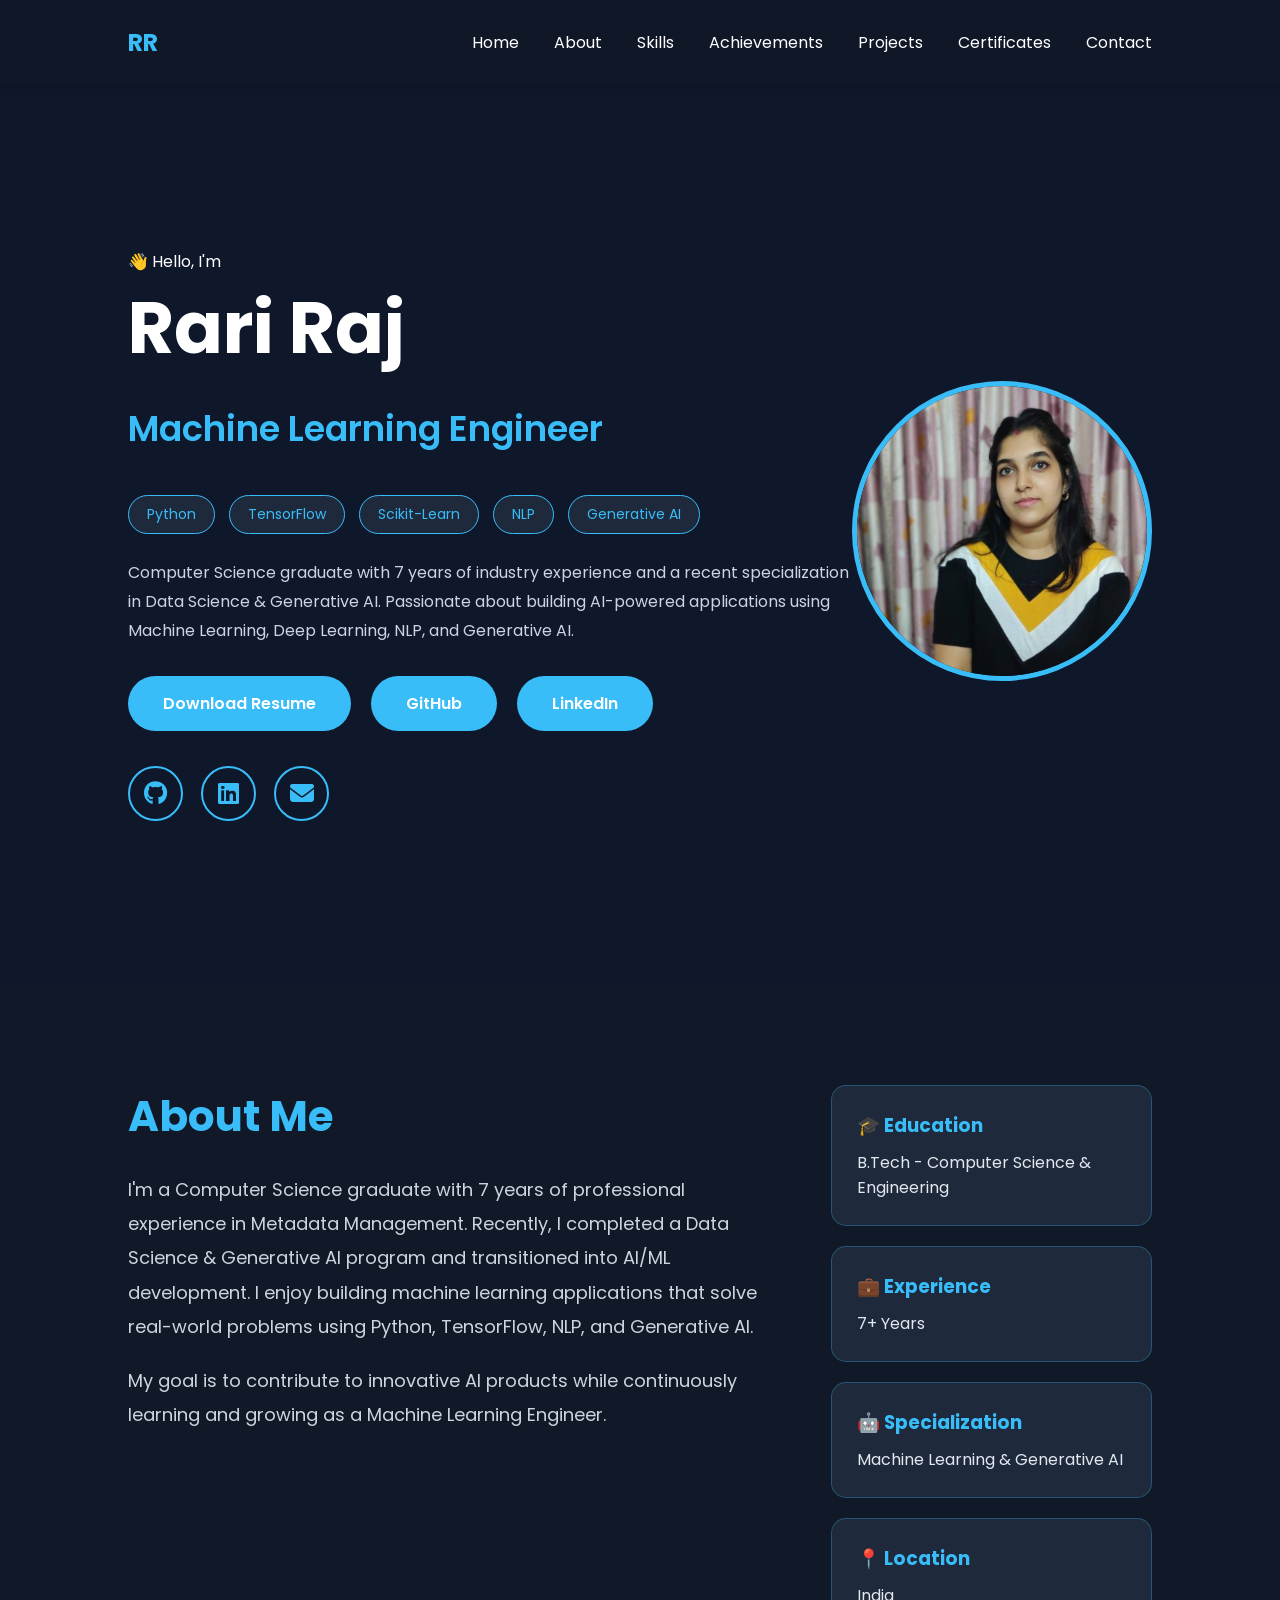
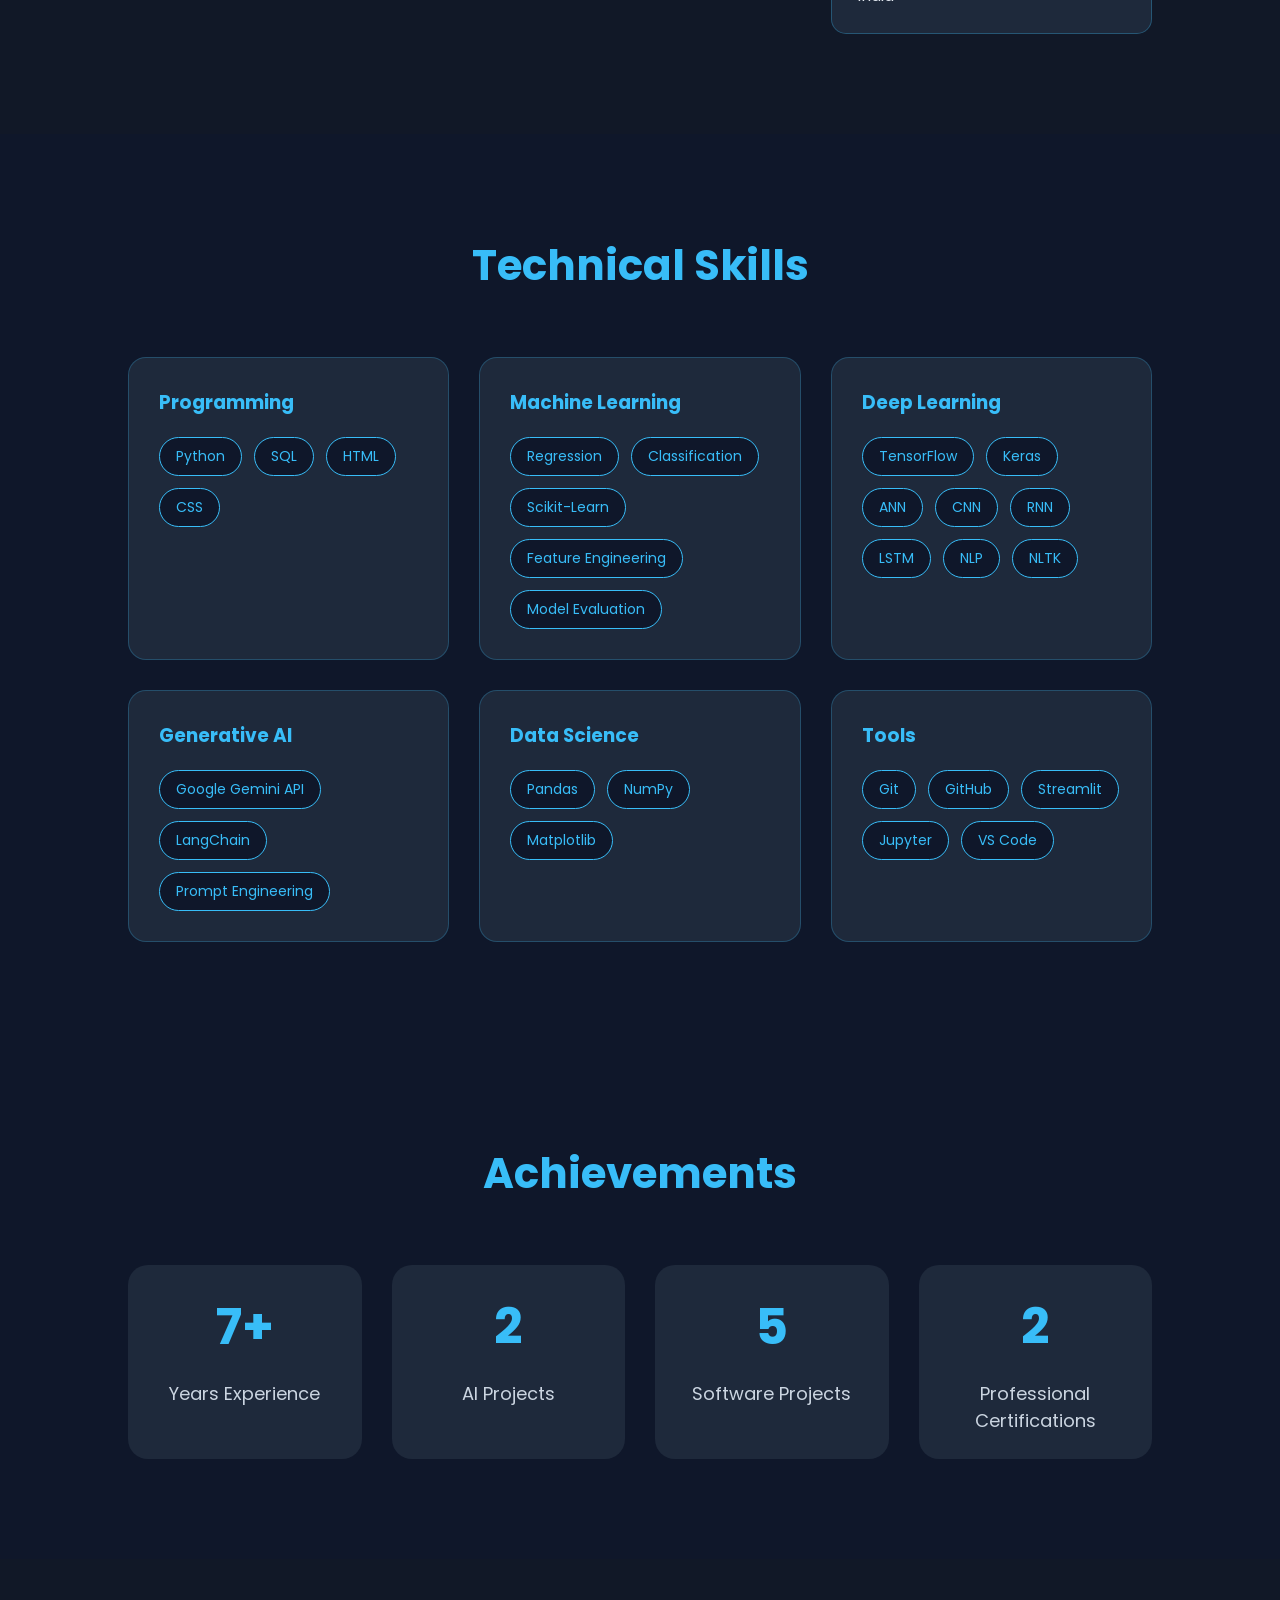
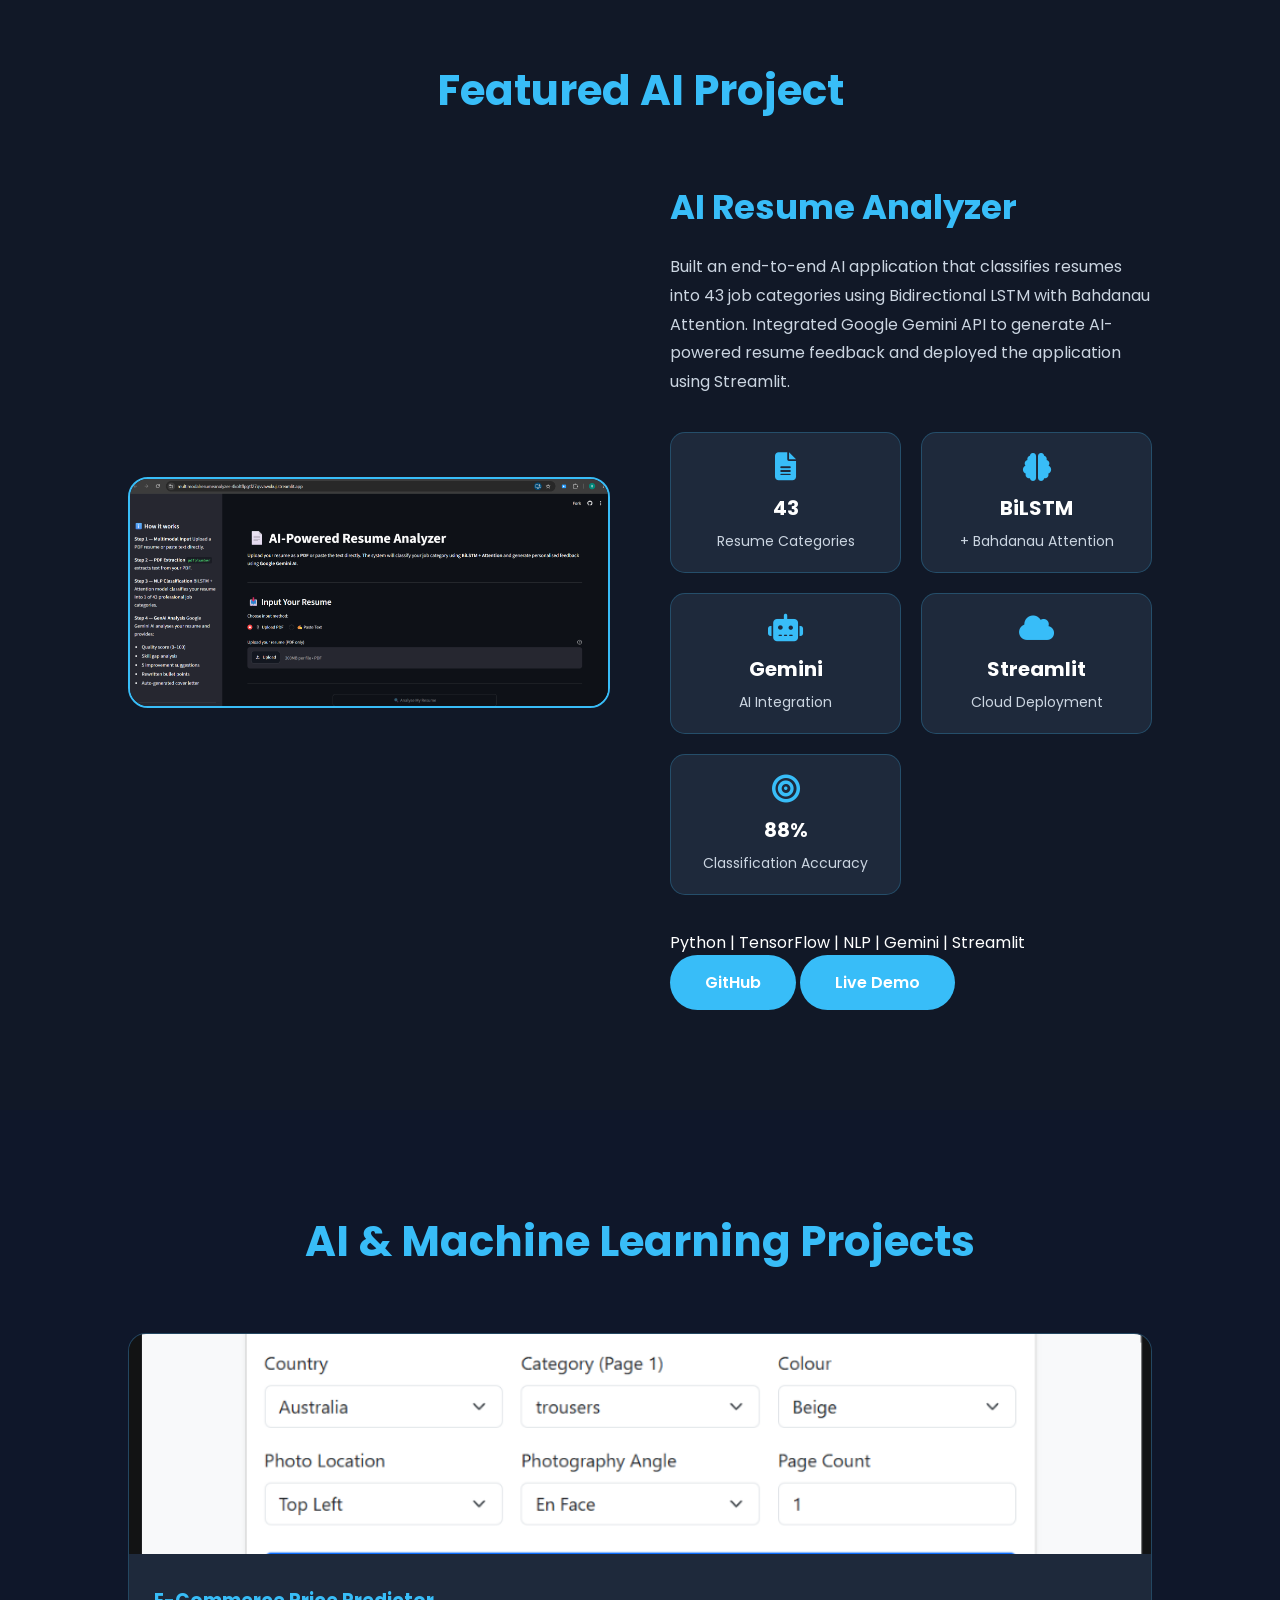
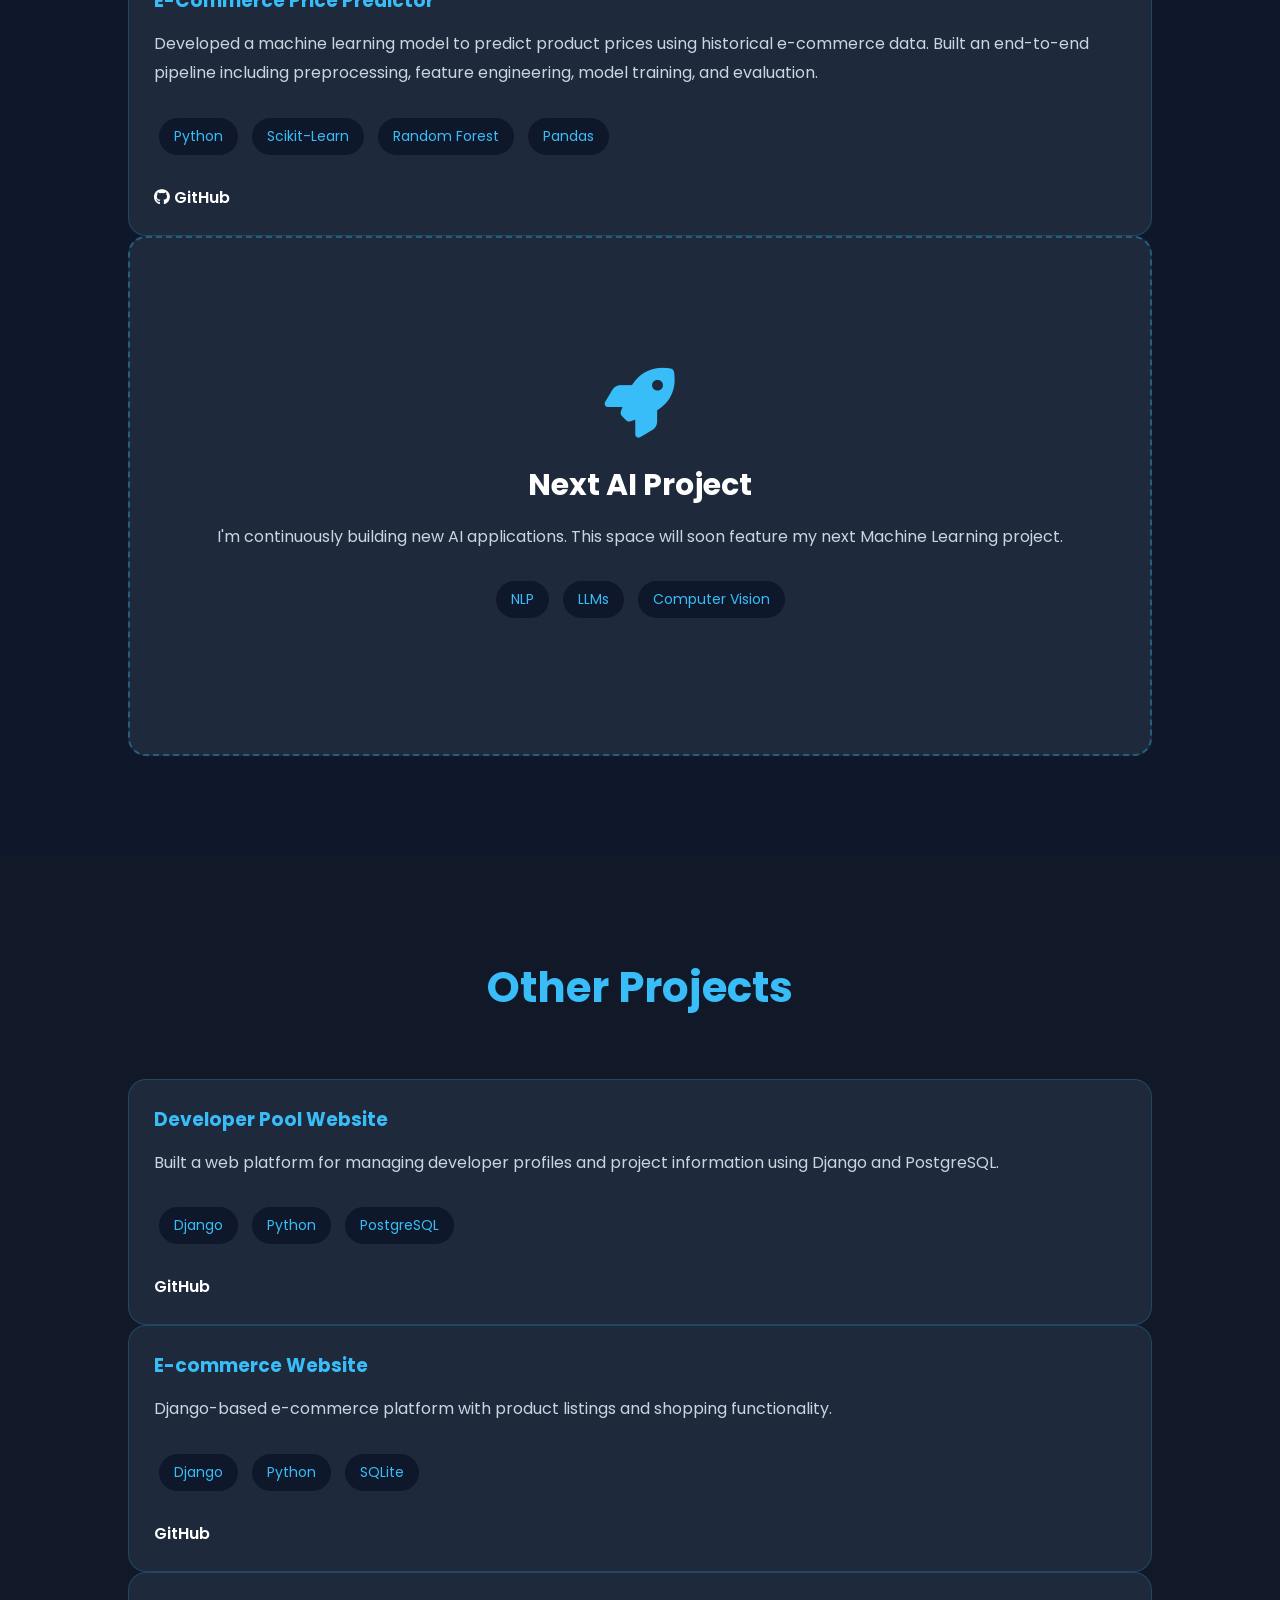
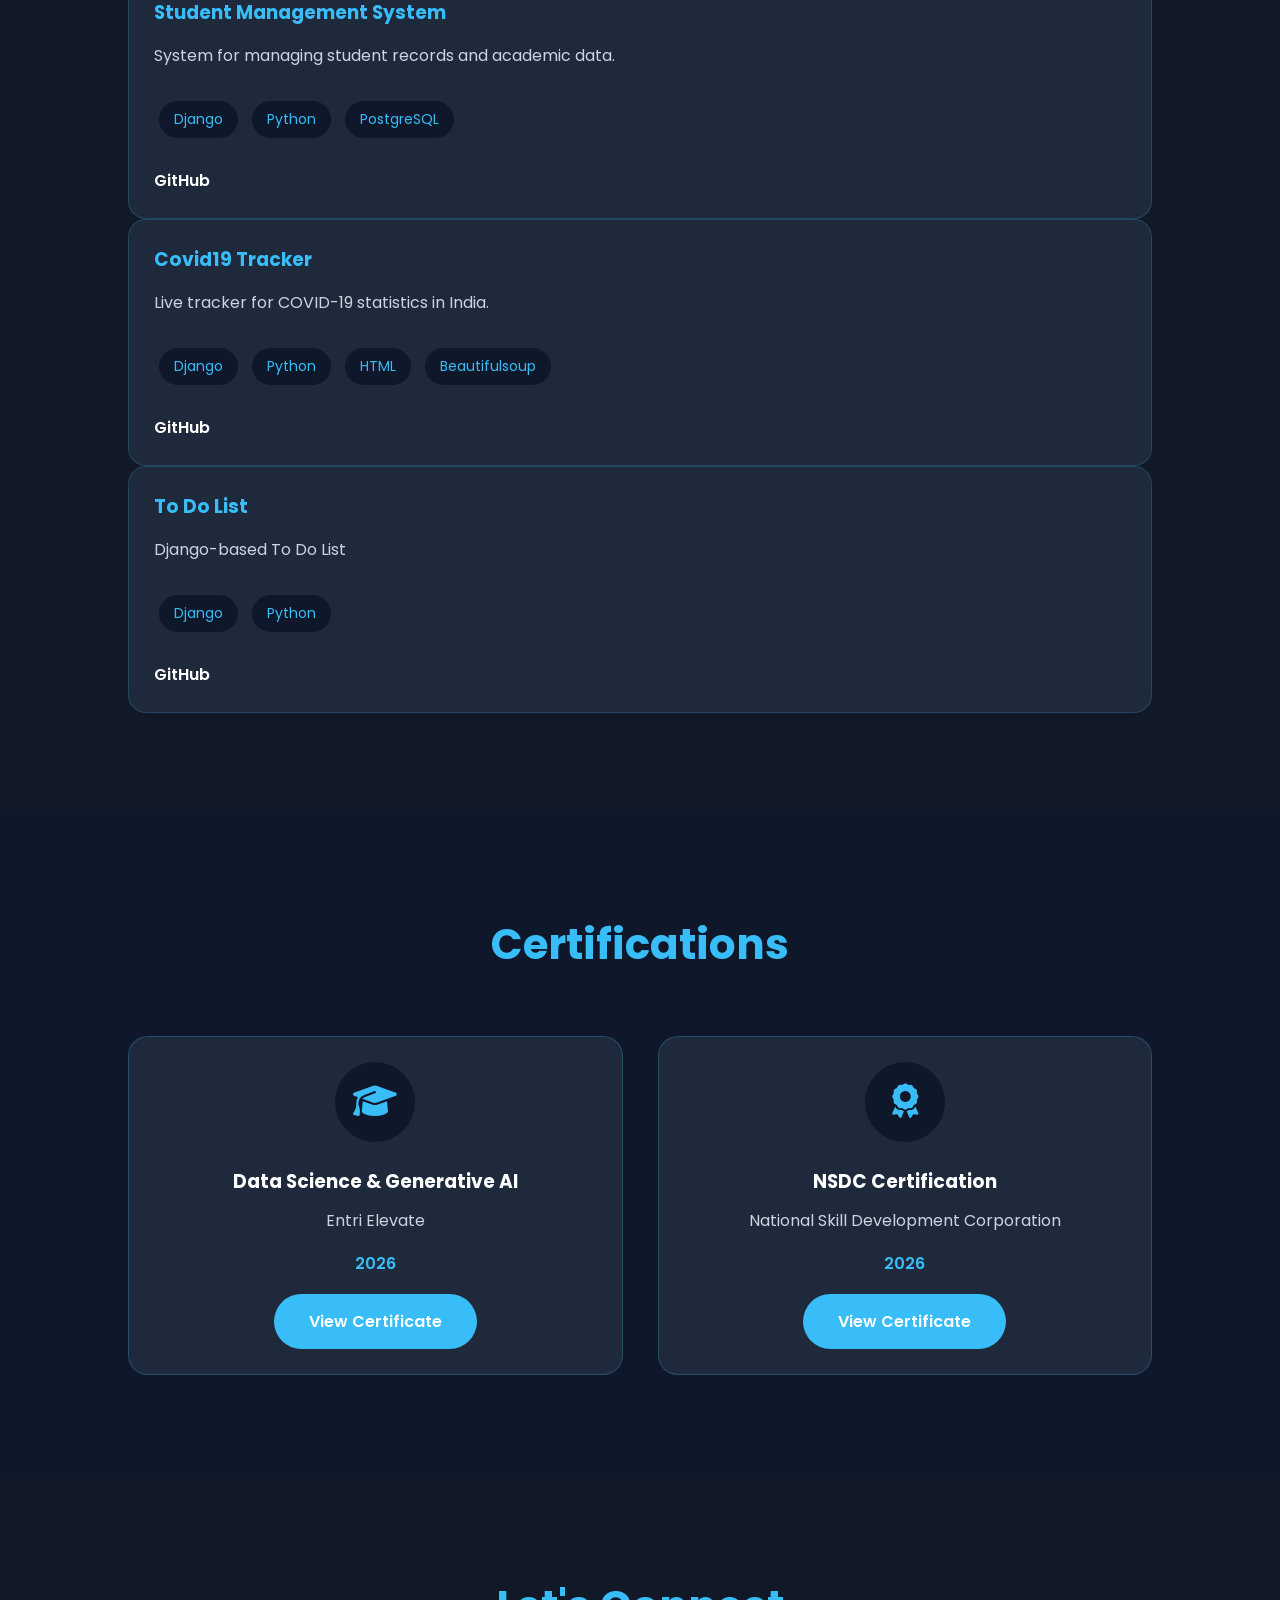
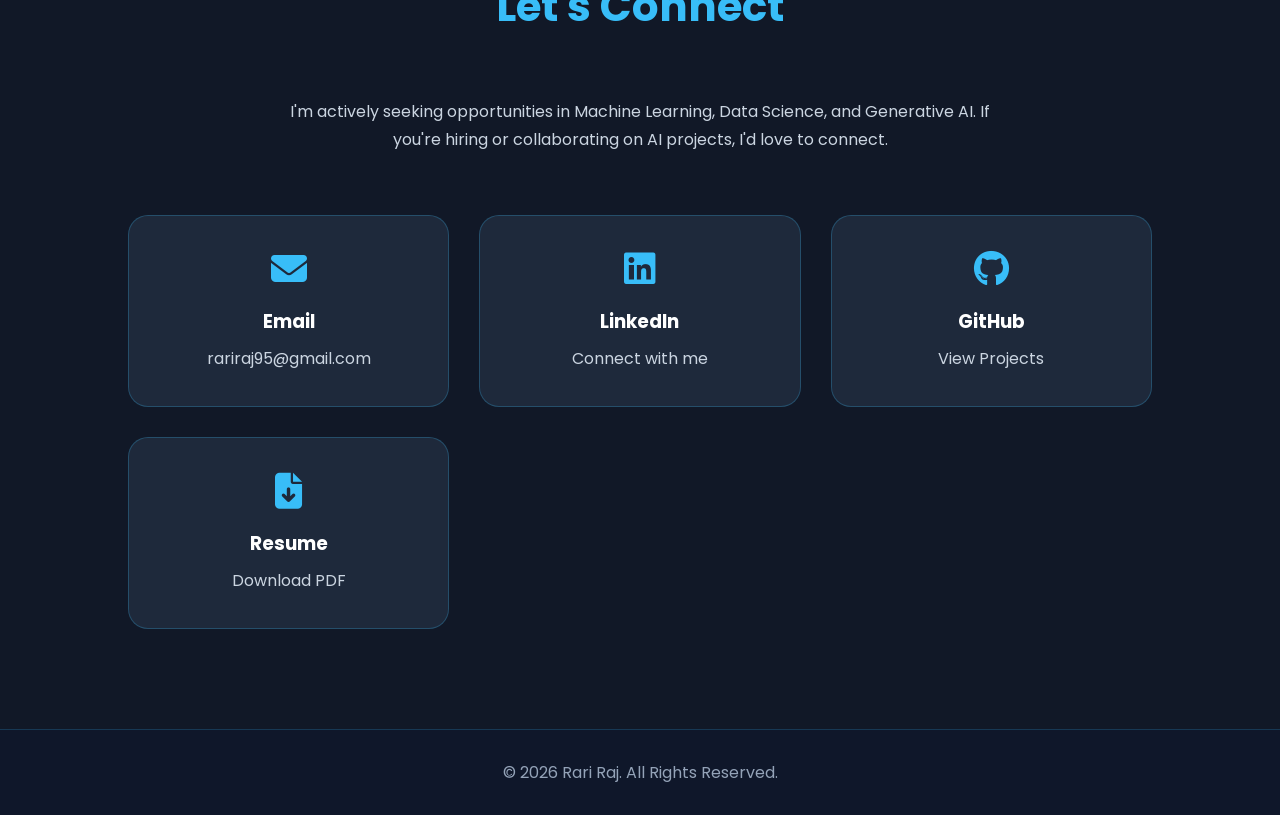
==== index.html @ 1854bff4 "my portfolio" ====
<!DOCTYPE html>
<html lang="en">
<head>
    <meta charset="UTF-8">
    <meta name="viewport" content="width=device-width, initial-scale=1.0">
    <meta name="description"
content="Portfolio of Rari Raj, Machine Learning Engineer specializing in AI, Deep Learning, NLP, and Generative AI.">

<meta name="keywords"
content="Machine Learning, Data Science, AI, Python, TensorFlow, NLP, Portfolio">

<meta name="author"
content="Rari Raj">
    <title>Rari Raj | Machine Learning Engineer</title>
    <link rel="stylesheet" href="style.css">
    <link rel="preconnect" href="https://fonts.googleapis.com">
    <link rel="preconnect" href="https://fonts.gstatic.com" crossorigin>
    <link href="https://fonts.googleapis.com/css2?family=Poppins:wght@300;400;500;600;700&display=swap" rel="stylesheet">
    <link rel="stylesheet"
href="https://cdnjs.cloudflare.com/ajax/libs/font-awesome/6.5.2/css/all.min.css">
</head>
<body>

    <!-- Navigation Bar -->

    <nav>

        <div class="logo">
            RR
        </div>

        <ul class="nav-links">

            <li><a href="#home">Home</a></li>

            <li><a href="#about">About</a></li>

            <li><a href="#skills">Skills</a></li>

            <li><a href="#achievements">Achievements</a></li>

            <li><a href="#featured-project">Projects</a></li>

            <li><a href="#certifications">Certificates</a></li>

            <li><a href="#contact">Contact</a></li>

        </ul>
        <div class="menu-toggle">
    <i class="fas fa-bars"></i>
</div>

    </nav>
    <!-- ================= HOME SECTION ================= -->

<section id="home">

    <div class="hero">

        <!-- Left Side -->

        <div class="hero-text">

            <p class="greeting">
                👋 Hello, I'm
            </p>

            <h1>
                Rari Raj
            </h1>

            <h2 class="hero-title">
                Machine Learning Engineer | Data Scientist
            </h2>
            <div class="tech-stack">

                <span>Python</span>

                <span>TensorFlow</span>

                <span>Scikit-Learn</span>

                <span>NLP</span>

                <span>Generative AI</span>

            </div>

            <p class="intro">

                Computer Science graduate with 7 years of industry experience and a recent specialization in Data Science & Generative AI. 
                Passionate about building AI-powered applications using Machine Learning, Deep Learning, NLP, and Generative AI.

            </p>

            <div class="buttons">

                <a href="assets/resume.pdf" class="btn" download>
                    Download Resume
                </a>

                <a href="https://github.com/RariRaj" target="_blank" class="btn">
                    GitHub
                </a>

                <a href="https://www.linkedin.com/in/rari-raj-c-/" target="_blank" class="btn">
                    LinkedIn
                </a>

            </div>
            
            <div class="social-icons">

                <a href="https://github.com/RariRaj" target="_blank">
                    <i class="fa-brands fa-github"></i>
                </a>

                <a href="https://www.linkedin.com/in/rari-raj-c-/" target="_blank">
                    <i class="fa-brands fa-linkedin"></i>
                </a>

                <a href="mailto:rariraj95@gmail.com">
                    <i class="fa-solid fa-envelope"></i>
                </a>

            </div> 

        </div>
        

        <!-- Right Side -->

        <div class="hero-image">

            <img src="assets/images/profile.jpeg" alt="Rari Raj">

        </div>

    </div>

</section>

<!-- ================= ABOUT ================= -->

<section id="about" class="hidden">

    <div class="about-container">

        <div class="about-left">

            <h2>About Me</h2>

            <p>
                I'm a Computer Science graduate with 7 years of professional experience in Metadata Management. Recently, I completed a Data Science & Generative AI program and transitioned into AI/ML development. I enjoy building machine learning applications that solve real-world problems using Python, TensorFlow, NLP, and Generative AI.
            </p>

            <p>
                My goal is to contribute to innovative AI products while continuously learning and growing as a Machine Learning Engineer.
            </p>

        </div>

        <div class="about-right">

            <div class="info-card">
                <h3>🎓 Education</h3>
                <p>B.Tech - Computer Science & Engineering</p>
            </div>

            <div class="info-card">
                <h3>💼 Experience</h3>
                <p>7+ Years</p>
            </div>

            <div class="info-card">
                <h3>🤖 Specialization</h3>
                <p>Machine Learning & Generative AI</p>
            </div>

            <div class="info-card">
                <h3>📍 Location</h3>
                <p>India</p>
            </div>

        </div>

    </div>

</section>

<!-- ================= SKILLS ================= -->

<section id="skills" class="hidden">

    <h2 class="section-title">Technical Skills</h2>

    <div class="skills-container">

        <div class="skill-card">
            <h3>Programming</h3>

            <div class="skill-tags">
                <span>Python</span>
                <span>SQL</span>
                <span>HTML</span>
                <span>CSS</span>
                
            </div>
        </div>

        <div class="skill-card">
            <h3>Machine Learning</h3>

            <div class="skill-tags">
                <span>Regression</span>
                <span>Classification</span>
                <span>Scikit-Learn</span>
                <span>Feature Engineering</span>
                <span>Model Evaluation</span>
            </div>
        </div>

        <div class="skill-card">
            <h3>Deep Learning</h3>

            <div class="skill-tags">
                <span>TensorFlow</span>
                <span>Keras</span>
                <span>ANN</span>
                <span>CNN</span>
                <span>RNN</span>
                <span>LSTM</span>
                <span>NLP</span>
                <span>NLTK</span>
            </div>
        </div>

        <div class="skill-card">
            <h3>Generative AI</h3>

            <div class="skill-tags">
                <span>Google Gemini API</span>
                <span>LangChain</span>
                <span>Prompt Engineering</span>
                
            </div>
        </div>

        <div class="skill-card">
            <h3>Data Science</h3>

            <div class="skill-tags">
                <span>Pandas</span>
                <span>NumPy</span>
                <span>Matplotlib</span>
            </div>
        </div>

        <div class="skill-card">
            <h3>Tools</h3>

            <div class="skill-tags">
                <span>Git</span>
                <span>GitHub</span>
                <span>Streamlit</span>
                <span>Jupyter</span>
                <span>VS Code</span>
            </div>
        </div>

    </div>

</section>

<!--==================== ACHIEVEMENTS ====================-->

<section id="achievements" class="hidden">

    <h2 class="section-title">Achievements</h2>

    <div class="achievement-container">

        <div class="achievement-card">
            <h2>7+</h2>
            <p>Years Experience</p>
        </div>

        <div class="achievement-card">
            <h2>2</h2>
            <p>AI Projects</p>
        </div>

        <div class="achievement-card">
            <h2>5</h2>
            <p>Software Projects</p>
        </div>

        <div class="achievement-card">
            <h2>2</h2>
            <p>Professional Certifications</p>
        </div>

    </div>

</section>

<!-- ================= PROJECTS ================= -->

<!--==================== FEATURED PROJECT ====================-->

<section id="featured-project" class="hidden">

    <h2 class="section-title">Featured AI Project</h2>

    <div class="featured-container">

        <div class="featured-image">

            <img src="assets/projects/resume-analyzer.png"
                 alt="AI Resume Analyzer">

        </div>

        <div class="featured-content">

            <h3>AI Resume Analyzer</h3>

            <p>
                Built an end-to-end AI application that classifies resumes into
                43 job categories using Bidirectional LSTM with Bahdanau Attention.
                Integrated Google Gemini API to generate AI-powered resume feedback
                and deployed the application using Streamlit.
            </p>

            <div class="project-highlights">

    <div class="highlight-box">
        <i class="fas fa-file-alt"></i>
        <h4>43</h4>
        <p>Resume Categories</p>
    </div>

    <div class="highlight-box">
        <i class="fas fa-brain"></i>
        <h4>BiLSTM</h4>
        <p>+ Bahdanau Attention</p>
    </div>

    <div class="highlight-box">
        <i class="fas fa-robot"></i>
        <h4>Gemini</h4>
        <p>AI Integration</p>
    </div>

    <div class="highlight-box">
        <i class="fas fa-cloud"></i>
        <h4>Streamlit</h4>
        <p>Cloud Deployment</p>
    </div>

    <div class="highlight-box">
        <i class="fas fa-bullseye"></i>
        <h4>88%</h4>
        <p>Classification Accuracy</p>
    </div>

</div>

            <div class="project-tech">

                <span>Python |</span>
                <span>TensorFlow |</span>
                <span>NLP |</span>
                <span>Gemini |</span>
                <span>Streamlit</span>

            </div>

            <div class="project-buttons">

                <a href="https://github.com/RariRaj/MultimodalResumeAnalyzer"
                   target="_blank"
                   class="btn">

                    GitHub

                </a>

                <a href="https://multimodalresumeanalyzer-4koltflpgtf27qvvawxkuj.streamlit.app/"
                   target="_blank"
                   class="btn">

                    Live Demo

                </a>

            </div>

        </div>

    </div>

</section>

<!--==================== AI PROJECTS ====================-->

<section id="ai-projects">

    <h2 class="section-title">AI & Machine Learning Projects</h2>

    <div class="projects-grid">

        <!-- Project Card -->

        <div class="project-card">

            <img src="assets/projects/eshop.png"
                 alt="Price Predictor">

            <div class="project-info">

                <h3>E-Commerce Price Predictor</h3>

                <p>
                    Developed a machine learning model to predict product prices
                    using historical e-commerce data. Built an end-to-end pipeline
                    including preprocessing, feature engineering, model training,
                    and evaluation.
                </p>

                <div class="project-tags">

                    <span>Python</span>
                    <span>Scikit-Learn</span>
                    <span>Random Forest</span>
                    <span>Pandas</span>

                </div>

                <div class="project-links">

                    <a href="https://github.com/RariRaj/eshop-price-predictor"
                       target="_blank">

                        <i class="fab fa-github"></i> GitHub

                    </a>

                </div>

            </div>

            

        </div>
        <!-- Coming Soon Card -->

<div class="project-card coming-soon">

    <div class="coming-content">

        <i class="fas fa-rocket"></i>

        <h3>Next AI Project</h3>

        <p>
            I'm continuously building new AI applications.
            This space will soon feature my next Machine Learning project.
        </p>

        <div class="project-tags">

            <span>NLP</span>
            <span>LLMs</span>
            <span>Computer Vision</span>

        </div>

    </div>

</div>

    </div>

</section>

<!--==================== OTHER PROJECTS ====================-->

<section id="other-projects">

    <h2 class="section-title">Other Projects</h2>

    <div class="projects-grid">

        <!-- Repeat this card for each project -->

        <div class="project-card">

            

            <div class="project-info">

                <h3>Developer Pool Website</h3>

                <p>
                    Built a web platform for managing developer profiles and
                    project information using Django and PostgreSQL.
                </p>

                <div class="project-tags">

                    <span>Django</span>
                    <span>Python</span>
                    <span>PostgreSQL</span>

                </div>

                <div class="project-links">

                    <a href="https://github.com/RariRaj/developer-pool/tree/master">GitHub</a>

                </div>

            </div>

        </div>
        <div class="project-card">

           

            <div class="project-info">

                <h3>E-commerce Website</h3>

                <p>
                    Django-based e-commerce platform with product listings and shopping functionality.
                </p>

                <div class="project-tags">

                    <span>Django</span>
                    <span>Python</span>
                    <span>SQLite</span>

                </div>

                <div class="project-links">

                    <a href="https://github.com/RariRaj/djnago-ecomm-website">GitHub</a>

                </div>

            </div>

        </div>
        <div class="project-card">

            

            <div class="project-info">

                <h3>Student Management System</h3>

                <p>
                    System for managing student records and academic data.
                </p>

                <div class="project-tags">

                    <span>Django</span>
                    <span>Python</span>
                    <span>PostgreSQL</span>

                </div>

                <div class="project-links">

                    <a href="https://github.com/RariRaj/Student-Management-System_pymyql">GitHub</a>

                </div>

            </div>

        </div>
        <div class="project-card">

         
            <div class="project-info">

                <h3>Covid19 Tracker</h3>

                <p>
                    Live tracker for COVID-19 statistics in India.
                </p>

                <div class="project-tags">

                    <span>Django</span>
                    <span>Python</span>
                    <span>HTML</span>
                    <span>Beautifulsoup</span>

                </div>

                <div class="project-links">

                    <a href="https://github.com/RariRaj/Covid19_live_tracker_india">GitHub</a>

                </div>

            </div>

        </div>
        <div class="project-card">

      
            <div class="project-info">

                <h3>To Do List</h3>

                <p>
                    Django-based To Do List
                </p>

                <div class="project-tags">

                    <span>Django</span>
                    <span>Python</span>
                    

                </div>

                <div class="project-links">

                    <a href="https://github.com/RariRaj/ToDo-List-Django">GitHub</a>

                </div>

            </div>

        </div>

    </div>

</section>

<!--==================== CERTIFICATIONS ====================-->

<section id="certifications">

    <h2 class="section-title">Certifications</h2>

    <div class="certification-container">

        <!-- Certificate 1 -->

        <div class="certificate-card">

            <div class="certificate-icon">
                <i class="fas fa-graduation-cap"></i>
            </div>

            <h3>Data Science & Generative AI</h3>

            <p>Entri Elevate</p>

            <span>2026</span>

            <a href="assets/certificates/ds-certificate.png"
               target="_blank"
               class="btn">

                View Certificate

            </a>

        </div>

        <!-- Certificate 2 -->

        <div class="certificate-card">

            <div class="certificate-icon">
                <i class="fas fa-award"></i>
            </div>

            <h3>NSDC Certification</h3>

            <p>National Skill Development Corporation</p>

            <span>2026</span>

            <a href="assets/certificates/nsdc-certificate.png"
               target="_blank"
               class="btn">

                View Certificate

            </a>

        </div>

    </div>

</section>

<!--==================== CONTACT ====================-->

<section id="contact">

    <h2 class="section-title">Let's Connect</h2>

    <p class="contact-text">
        I'm actively seeking opportunities in Machine Learning, Data Science, and Generative AI. 
        If you're hiring or collaborating on AI projects, I'd love to connect.
    </p>

    <div class="contact-container">

        <a href="mailto:YOUR_EMAIL@gmail.com" class="contact-card">
            <i class="fas fa-envelope"></i>
            <h3>Email</h3>
            <p>rariraj95@gmail.com</p>
        </a>

        
        <a href="https://www.linkedin.com/in/rari-raj-c-/"
           target="_blank"
           class="contact-card">


            <i class="fab fa-linkedin"></i>
            <h3>LinkedIn</h3>
            <p>Connect with me</p>


        </a>

       

        <a href="https://github.com/RariRaj"
           target="_blank"
           class="contact-card">

            <i class="fab fa-github"></i>
            <h3>GitHub</h3>
            <p>View Projects</p>

        </a>

        <a href="assets/resume.pdf"
           target="_blank"
           class="contact-card">

            <i class="fas fa-file-download"></i>
            <h3>Resume</h3>
            <p>Download PDF</p>

        </a>

    </div>

</section>

<button id="topBtn">
    <i class="fas fa-arrow-up"></i>
</button>
<script src="script.js"></script>



</body>
<footer>

    <p>© 2026 Rari Raj. All Rights Reserved.</p>

</footer>
</html>
---- style.css ----
/* ===========================
   RESET
=========================== */

*{
    margin:0;
    padding:0;
    box-sizing:border-box;
}

html{
    scroll-behavior:smooth;
}

body{
    font-family:'Poppins',sans-serif;
    background:#0f172a;
    color:white;
}

/* ===========================
   NAVBAR
=========================== */

nav{

    position:relative;

    width:100%;

    display:flex;

    justify-content:space-between;

    align-items:center;

    padding:25px 10%;

    background:#111827;

    z-index:1000;
    background: rgba(17, 24, 39, 0.9);
    backdrop-filter: blur(10px);
    box-shadow: 0 2px 10px rgba(0,0,0,0.2);

}
header{
    position:sticky;
    top:0;
    z-index:1000;
    background:#0f172a;
    box-shadow:0 2px 15px rgba(0,0,0,.25);
}


.hidden{
    opacity:0;
    transform:translateY(40px);
    transition:all .8s ease;
}

.show{
    opacity:1;
    transform:translateY(0);
}
.logo{

    font-size: 24px;
    font-weight: 700;
    color: #38bdf8;

}

nav ul{

    display:flex;

    list-style:none;

}

nav ul li{

    margin-left:35px;

}

nav ul li a{

    color:white;

    text-decoration:none;

    transition:.3s;

}

nav ul li a:hover{

    color:#38bdf8;

}
.menu-toggle{
    display:none;
    font-size:28px;
    color:white;
    cursor:pointer;
}

@media (max-width:768px){

.menu-toggle{
    display:block;
}

.nav-links{

    position:absolute;

    top:70px;

    left:0;

    width:100%;

    background:#0f172a;

    display:flex;

    flex-direction:column;

    align-items:center;

    max-height:0;

    overflow:hidden;

    transition:max-height .4s ease;

}

.nav-links.active{

    max-height:400px;

}

.nav-links li{

    margin:20px 0;

}

}

/* ===========================
   HERO
=========================== */

#home{

    min-height:100vh;

    display:flex;

    align-items:center;

    padding:120px 10%;

}

.hero{

    display:flex;

    justify-content:space-between;

    align-items:center;

    width:100%;

}

.tech-stack{

    margin:25px 0;

}

.tech-stack span{

    display:inline-block;

    padding:8px 18px;

    margin:8px 10px 0 0;

    border-radius:30px;

    background:#1e293b;

    color:#38bdf8;

    border:1px solid #38bdf8;

    font-size:14px;

    transition:.3s;

}

.tech-stack span:hover{

    background:#38bdf8;

    color:white;

    transform:translateY(-4px);

}

.hero-text{

    width:100%;

}

.hero-text h1{

    font-size:clamp(38px,7vw,72px);
    

}

/*.hero-text h2{

    color:#38bdf8;

    margin-bottom:20px;

}*/
.hero-title{
    color:#38bdf8;
    font-size:2.2rem;
    font-weight:600;
    margin:20px 0;
    min-height:60px;
}

.intro{

    line-height:1.8;

    margin-bottom:30px;

    color:#cbd5e1;

}

.hero-image img{

    width:300px;

    height:300px;

    border-radius:50%;

    object-fit:cover;

    border:5px solid #38bdf8;

    animation: float 4s ease-in-out infinite;



}
.hero-image img{
    animation: float 4s ease-in-out infinite;
}

@keyframes float{

    0%{
        transform:translateY(0);
    }

    50%{
        transform:translateY(-12px);
    }

    100%{
        transform:translateY(0);
    }
}

.buttons{
    display:flex;
    gap:20px;
    flex-wrap:wrap;
}

.btn,
.btn2{
    display:inline-block;
    padding:15px 35px;
    border-radius:50px;
    background:#38bdf8;
    color:white;
    text-decoration:none;
    font-weight:600;
    transition:0.3s;
}

.btn:hover,
.btn2:hover{
    transform:translateY(-3px);
}

.social-icons {
    display: flex;
    gap: 18px;
    margin-top: 35px;
}

.social-icons a {
    width: 55px;
    height: 55px;
    border: 2px solid #38bdf8;
    border-radius: 50%;
    display: flex;
    justify-content: center;
    align-items: center;
    color: #38bdf8;
    font-size: 24px;
    text-decoration: none;
    transition: all 0.3s ease;
}

.social-icons a:hover {
    background: #38bdf8;
    color: #0f172a;
    transform: translateY(-6px) scale(1.08);
    box-shadow: 0 0 20px rgba(56, 189, 248, 0.5);
}

/* ===========================
   ABOUT SECTION
=========================== */

#about{
    padding:100px 10%;
    background:#111827;
}

.about-container{
    display:flex;
    justify-content:space-between;
    align-items:flex-start;
    gap:60px;
}

.about-left{
    flex:2;
}

.about-left h2{
    font-size:42px;
    color:#38bdf8;
    margin-bottom:25px;
}

.about-left p{
    color:#cbd5e1;
    line-height:1.9;
    margin-bottom:20px;
    font-size:18px;
}

.about-right{
    flex:1;
    display:grid;
    grid-template-columns:1fr;
    gap:20px;
}

.info-card{
    background:#1e293b;
    padding:25px;
    border-radius:15px;
    border:1px solid rgba(56,189,248,0.3);
    transition:0.3s ease;
}

.info-card:hover{
    transform:translateY(-6px);
    border-color:#38bdf8;
    box-shadow:0 10px 25px rgba(56,189,248,0.2);
}

.info-card h3{
    color:#38bdf8;
    margin-bottom:10px;
}

.info-card p{
    color:#e2e8f0;
}

/* ===========================
   SKILLS
=========================== */

#skills{
    padding:100px 10%;
    background:#0f172a;
}

.section-title{
    text-align:center;
    font-size:42px;
    color:#38bdf8;
    margin-bottom:60px;
}

.skills-container{
    display:grid;
    grid-template-columns:repeat(auto-fit,minmax(320px,1fr));
    gap:30px;
}

.skill-card{
    background:#1e293b;
    padding:30px;
    border-radius:18px;
    transition:0.3s ease;
    border:1px solid rgba(56,189,248,0.25);
}

.skill-card:hover{
    transform:translateY(-8px);
    box-shadow:0 15px 35px rgba(56,189,248,0.15);
    border-color:#38bdf8;
}

.skill-card h3{
    color:#38bdf8;
    margin-bottom:20px;
}

.skill-tags{
    display:flex;
    flex-wrap:wrap;
    gap:12px;
}

.skill-tags span{
    padding:8px 16px;
    border-radius:25px;
    background:#0f172a;
    border:1px solid #38bdf8;
    color:#38bdf8;
    font-size:14px;
}


/*==================== ACHIEVEMENTS ====================*/

#achievements{
    padding:100px 10%;
    background:#0f172a;
}

.achievement-container{

    display:grid;
    grid-template-columns:repeat(auto-fit,minmax(220px,1fr));
    gap:30px;

}

.achievement-card{

    background:#1e293b;
    padding:25px;
    border-radius:20px;
    text-align:center;
}

.achievement-card:hover{

    transform:translateY(-8px);
    box-shadow:0 15px 35px rgba(56,189,248,.15);
    border-color:#38bdf8;

}

.achievement-card h2{

    font-size:50px;
    color:#38bdf8;

}

.achievement-card p{

    margin-top:15px;
    color:#cbd5e1;
    font-size:18px;

}
/* ===========================
   PROJECTS
=========================== */

/*#projects{

    padding:100px 10%;

    background:#111827;

}

.projects-container{

    display:grid;

    grid-template-columns:repeat(auto-fit,minmax(400px,1fr));

    gap:40px;

}

.project-card{

    background:#1e293b;

    border-radius:20px;

    overflow:hidden;

    transition:0.4s;

    border:1px solid rgba(56,189,248,.25);

}

.project-card:hover{

    transform:translateY(-10px);

    box-shadow:0 20px 40px rgba(56,189,248,.18);

}

.project-card img{

    width:100%;

    height:240px;

    object-fit:cover;

}

.project-content{

    padding:30px;

}

.project-content h3{

    color:#38bdf8;

    margin-bottom:20px;

}

.project-content p{

    color:#cbd5e1;

    line-height:1.8;

}

.project-tech{

    margin:25px 0;

    display:flex;

    flex-wrap:wrap;

    gap:10px;

}

.project-tech span{

    background:#0f172a;

    border:1px solid #38bdf8;

    color:#38bdf8;

    padding:7px 14px;

    border-radius:25px;

    font-size:14px;

}

.project-buttons{

    margin-top:25px;

}*/

/*==================== FEATURED PROJECT ====================*/

#featured-project{
    padding:100px 10%;
    background:#111827;
}

.featured-container{

    display:grid;
    grid-template-columns:1fr 1fr;
    gap:60px;
    align-items:center;

}

.featured-image img{

    width:100%;
    border-radius:20px;
    border:2px solid #38bdf8;
    transition:.4s;

}

.featured-image img:hover{

    transform:scale(1.03);

}

.featured-content h3{

    font-size:34px;
    color:#38bdf8;
    margin-bottom:20px;

}

.featured-content p{

    color:#cbd5e1;
    line-height:1.8;

}

.feature-list{

    margin:30px 0;

    display:flex;
    flex-direction:column;
    gap:12px;

    color:white;

}

.project-highlights{

    display:grid;
    grid-template-columns:repeat(auto-fit,minmax(150px,1fr));
    gap:20px;
    margin:35px 0;

}

.highlight-box{

    background:#1e293b;
    border:1px solid rgba(56,189,248,.25);
    border-radius:15px;
    padding:20px;
    text-align:center;
    transition:.3s;

}

.highlight-box:hover{

    transform:translateY(-6px);
    border-color:#38bdf8;
    box-shadow:0 10px 20px rgba(56,189,248,.15);

}

.highlight-box i{

    font-size:28px;
    color:#38bdf8;
    margin-bottom:12px;

}

.highlight-box h4{

    color:white;
    margin-bottom:8px;
    font-size:20px;

}

.highlight-box p{

    color:#cbd5e1;
    font-size:14px;
    line-height:1.5;

}

/*==================== AI PROJECTS ====================*/

#ai-projects{

    padding:100px 10%;

    background:#0f172a;

}

.projects-grid{

grid-template-columns:

repeat(auto-fit,minmax(300px,1fr));

}

.project-card{

    background:#1e293b;

    border-radius:18px;

    overflow:hidden;

    transition:.35s;

    border:1px solid rgba(56,189,248,.2);

}

.project-card:hover{

    transform:translateY(-10px);

    border-color:#38bdf8;

    box-shadow:0 15px 35px rgba(56,189,248,.18);

}

.project-card img{

    width:100%;

    height:220px;

    object-fit:cover;

}

.project-info{

    padding:25px;

}

.project-info h3{

    color:#38bdf8;

    margin-bottom:15px;

}

.project-info p{

    color:#cbd5e1;

    line-height:1.8;

}

.project-tags{

    margin-top:25px;

}

.project-tags span{

    display:inline-block;

    padding:8px 15px;

    margin:5px;

    border-radius:20px;

    background:#0f172a;

    color:#38bdf8;

    font-size:14px;

}

.project-links{

    margin-top:25px;

}

.project-links a{

    color:white;

    text-decoration:none;

    font-weight:600;

}

.project-links a:hover{

    color:#38bdf8;

}

.coming-soon{

    display:flex;
    justify-content:center;
    align-items:center;
    min-height:520px;
    border:2px dashed rgba(56,189,248,.35);

}

.coming-content{

    text-align:center;
    padding:25px;

}

.coming-content i{

    font-size:70px;
    color:#38bdf8;
    margin-bottom:25px;

}

.coming-content h3{

    color:white;
    margin-bottom:15px;
    font-size:30px;

}

.coming-content p{

    color:#cbd5e1;
    line-height:1.8;
    margin-bottom:25px;

}

#other-projects{
    padding:100px 10%;
    background:#111827;
}

/*==================== CERTIFICATIONS ====================*/

#certifications{

    padding:100px 10%;
    background:#0f172a;

}

.certification-container{

    display:grid;
    grid-template-columns:repeat(auto-fit,minmax(320px,1fr));
    gap:35px;
    margin-top:60px;

}

.certificate-card{

    background:#1e293b;
    border-radius:20px;
    padding:25px;
    text-align:center;
    border:1px solid rgba(56,189,248,.25);
    transition:.35s;

}

.certificate-card:hover{

    transform:translateY(-8px);
    border-color:#38bdf8;
    box-shadow:0 15px 35px rgba(56,189,248,.18);

}

.certificate-icon{

    width:80px;
    height:80px;
    margin:auto;
    border-radius:50%;
    background:#0f172a;

    display:flex;
    justify-content:center;
    align-items:center;

    margin-bottom:25px;

}

.certificate-icon i{

    font-size:35px;
    color:#38bdf8;

}

.certificate-card h3{

    color:white;
    margin-bottom:12px;

}

.certificate-card p{

    color:#cbd5e1;

}

.certificate-card span{

    display:block;
    margin:18px 0;
    color:#38bdf8;
    font-weight:600;

}

/*==================== CONTACT ====================*/

#contact{

    padding:100px 10%;
    background:#111827;
    text-align:center;

}

.contact-text{

    max-width:700px;
    margin:20px auto 60px;
    color:#cbd5e1;
    line-height:1.8;

}

.contact-container{

    display:grid;
    grid-template-columns:repeat(auto-fit,minmax(250px,1fr));
    gap:30px;

}

.contact-card{

    background:#1e293b;
    padding:35px;
    border-radius:20px;
    text-decoration:none;
    color:white;
    transition:.35s;
    border:1px solid rgba(56,189,248,.25);

}

.contact-card:hover{

    transform:translateY(-8px);
    border-color:#38bdf8;
    box-shadow:0 15px 35px rgba(56,189,248,.18);

}

.contact-card i{

    font-size:36px;
    color:#38bdf8;
    margin-bottom:20px;

}

.contact-card h3{

    margin-bottom:10px;

}

.contact-card p{

    color:#cbd5e1;

}

footer{

    background:#0f172a;
    padding:30px;
    text-align:center;
    color:#94a3b8;
    border-top:1px solid rgba(56,189,248,.2);

}

#topBtn{

    position:fixed;
    right:30px;
    bottom:30px;

    width:50px;
    height:50px;

    border:none;
    border-radius:50%;

    background:#38bdf8;
    color:white;

    font-size:18px;

    cursor:pointer;

    display:none;

    z-index:999;

}

/*==================== RESPONSIVE DESIGN ====================*/

@media (max-width: 992px){

    section{
        padding:80px 8%;
    }

    .featured-container{
        grid-template-columns:1fr;
        gap:40px;
    }

    .hero{
        flex-direction:column;
        text-align:center;
        gap:40px;
    }

    .hero-text{
        order:2;
    }

    .hero-image{
        width:100%;
        display:flex;
        justify-content:center;
    }

}

@media (max-width:992px){

.about-container{

    flex-direction:column;

}

.about-left,
.about-right{

    width:100%;

}

}

@media (max-width:768px){

    h1{
        font-size:42px;
    }

    h2{
        font-size:28px;
    }

    p{
        font-size:16px;
    }

    .projects-grid{
        grid-template-columns:1fr;
    }

    .achievement-container{
        grid-template-columns:1fr;
    }

    .certification-container{
        grid-template-columns:1fr;
    }

    .contact-container{
        grid-template-columns:1fr;
    }

    .project-highlights{
        grid-template-columns:repeat(2,1fr);
    }

}

@media (max-width:480px){

    section{
        padding:70px 20px;
    }

    h1{
        font-size:34px;
    }

    .hero-image img{
        width:250px;
        height:250px;
    }

    .btn{
        width:100%;
        text-align:center;
        margin-bottom:15px;
    }

    .project-highlights{
        grid-template-columns:1fr;
    }

}
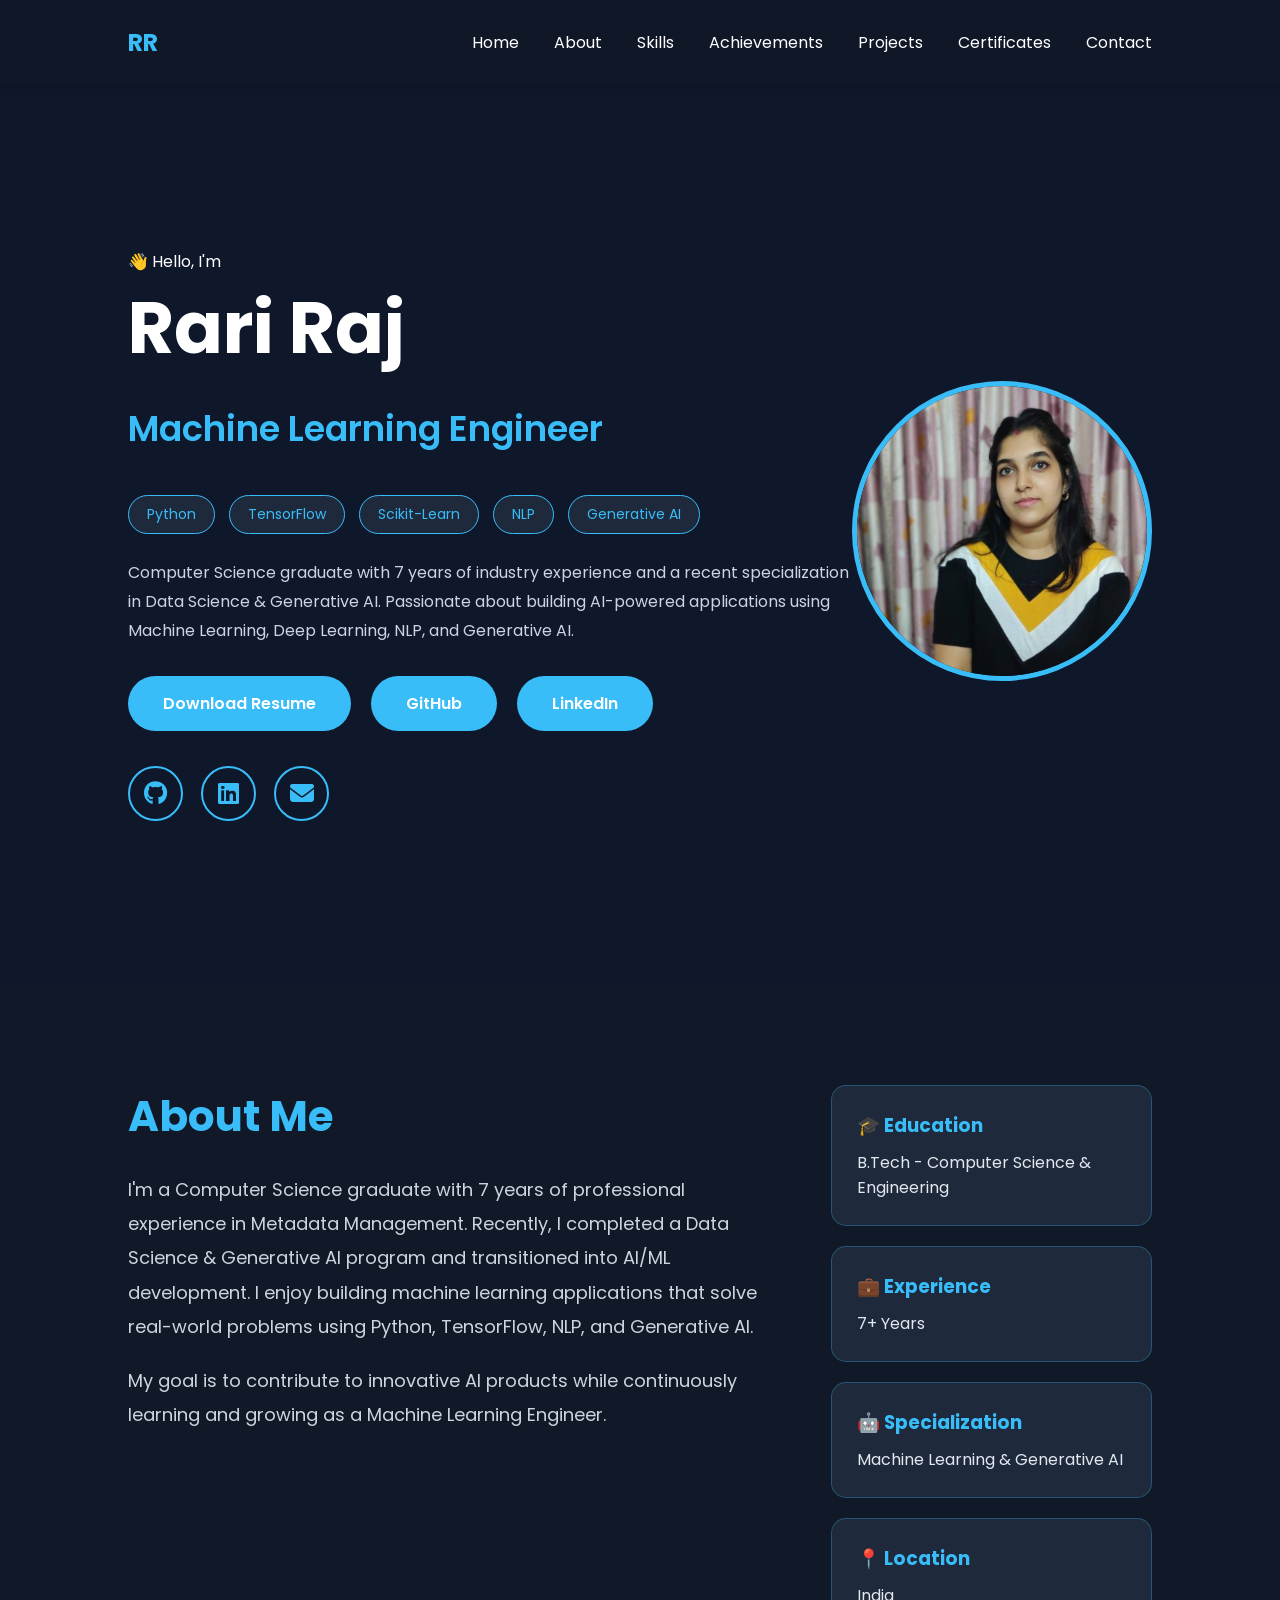
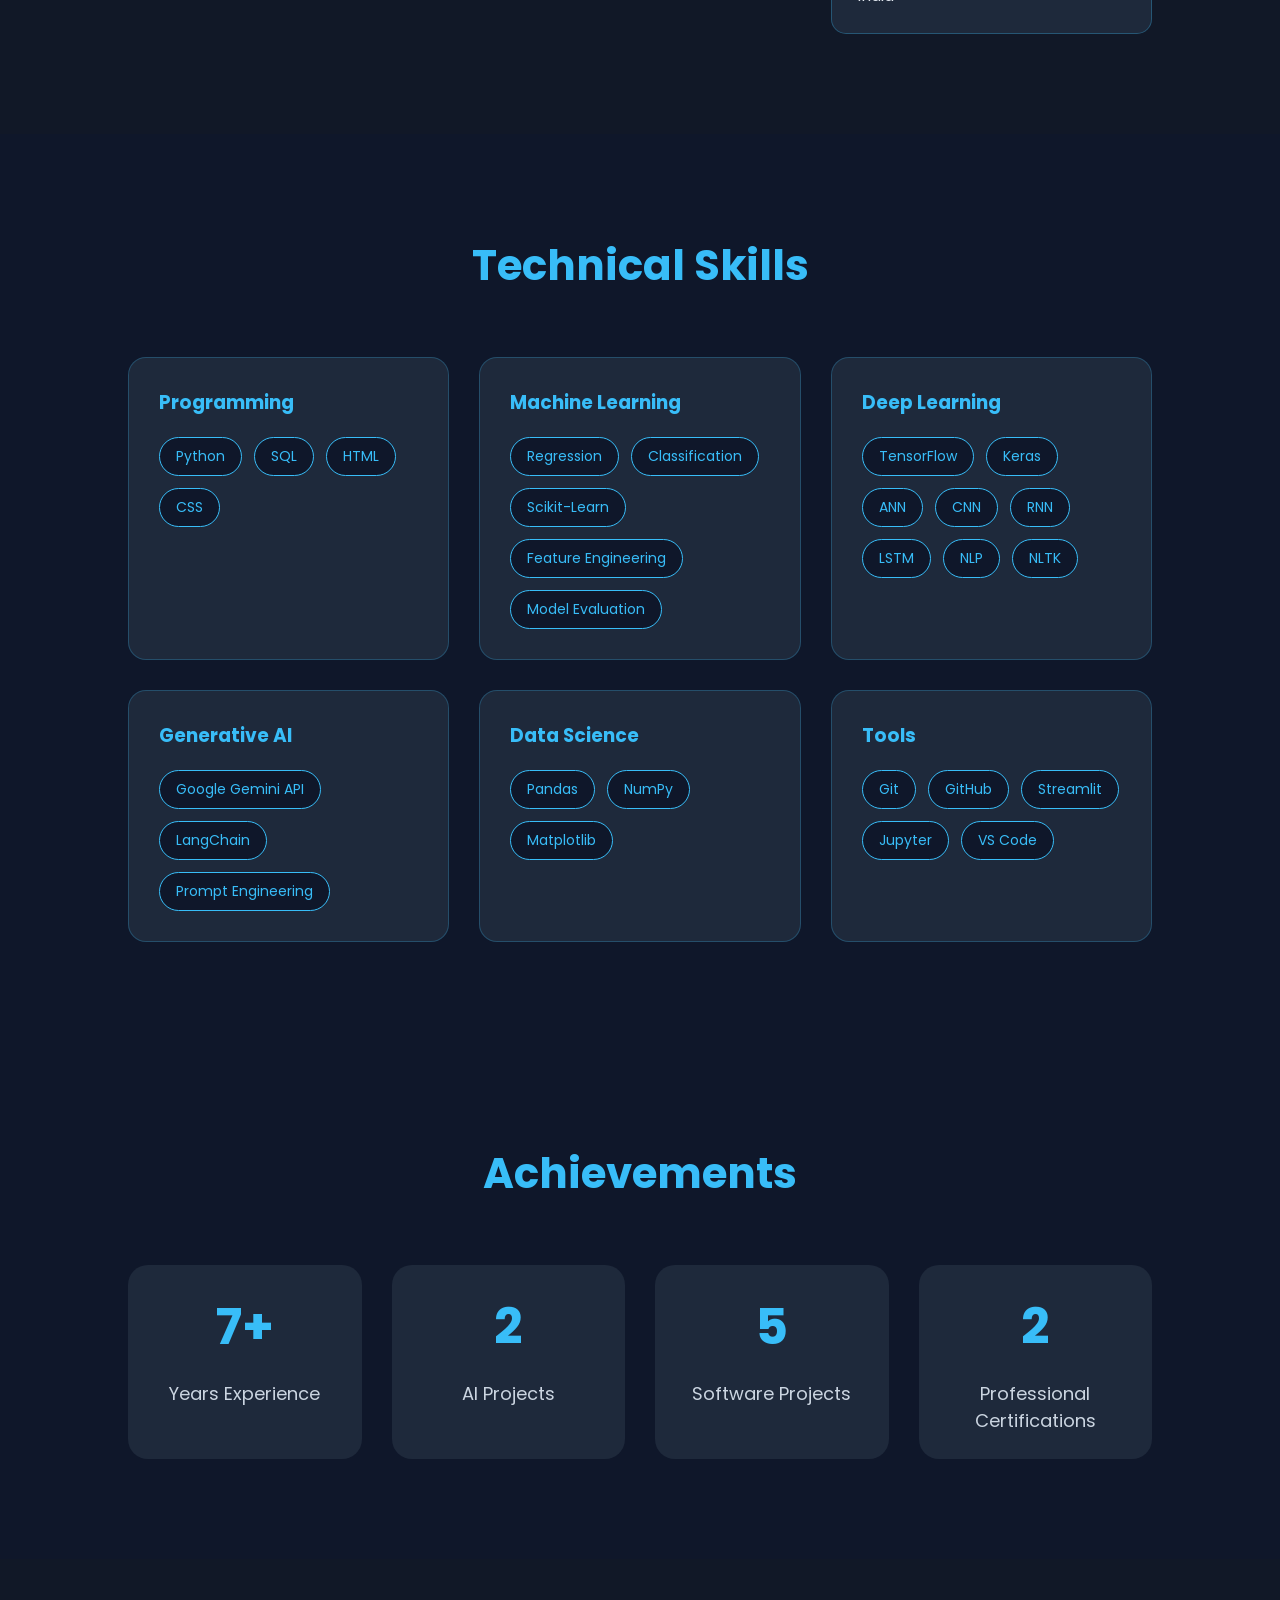
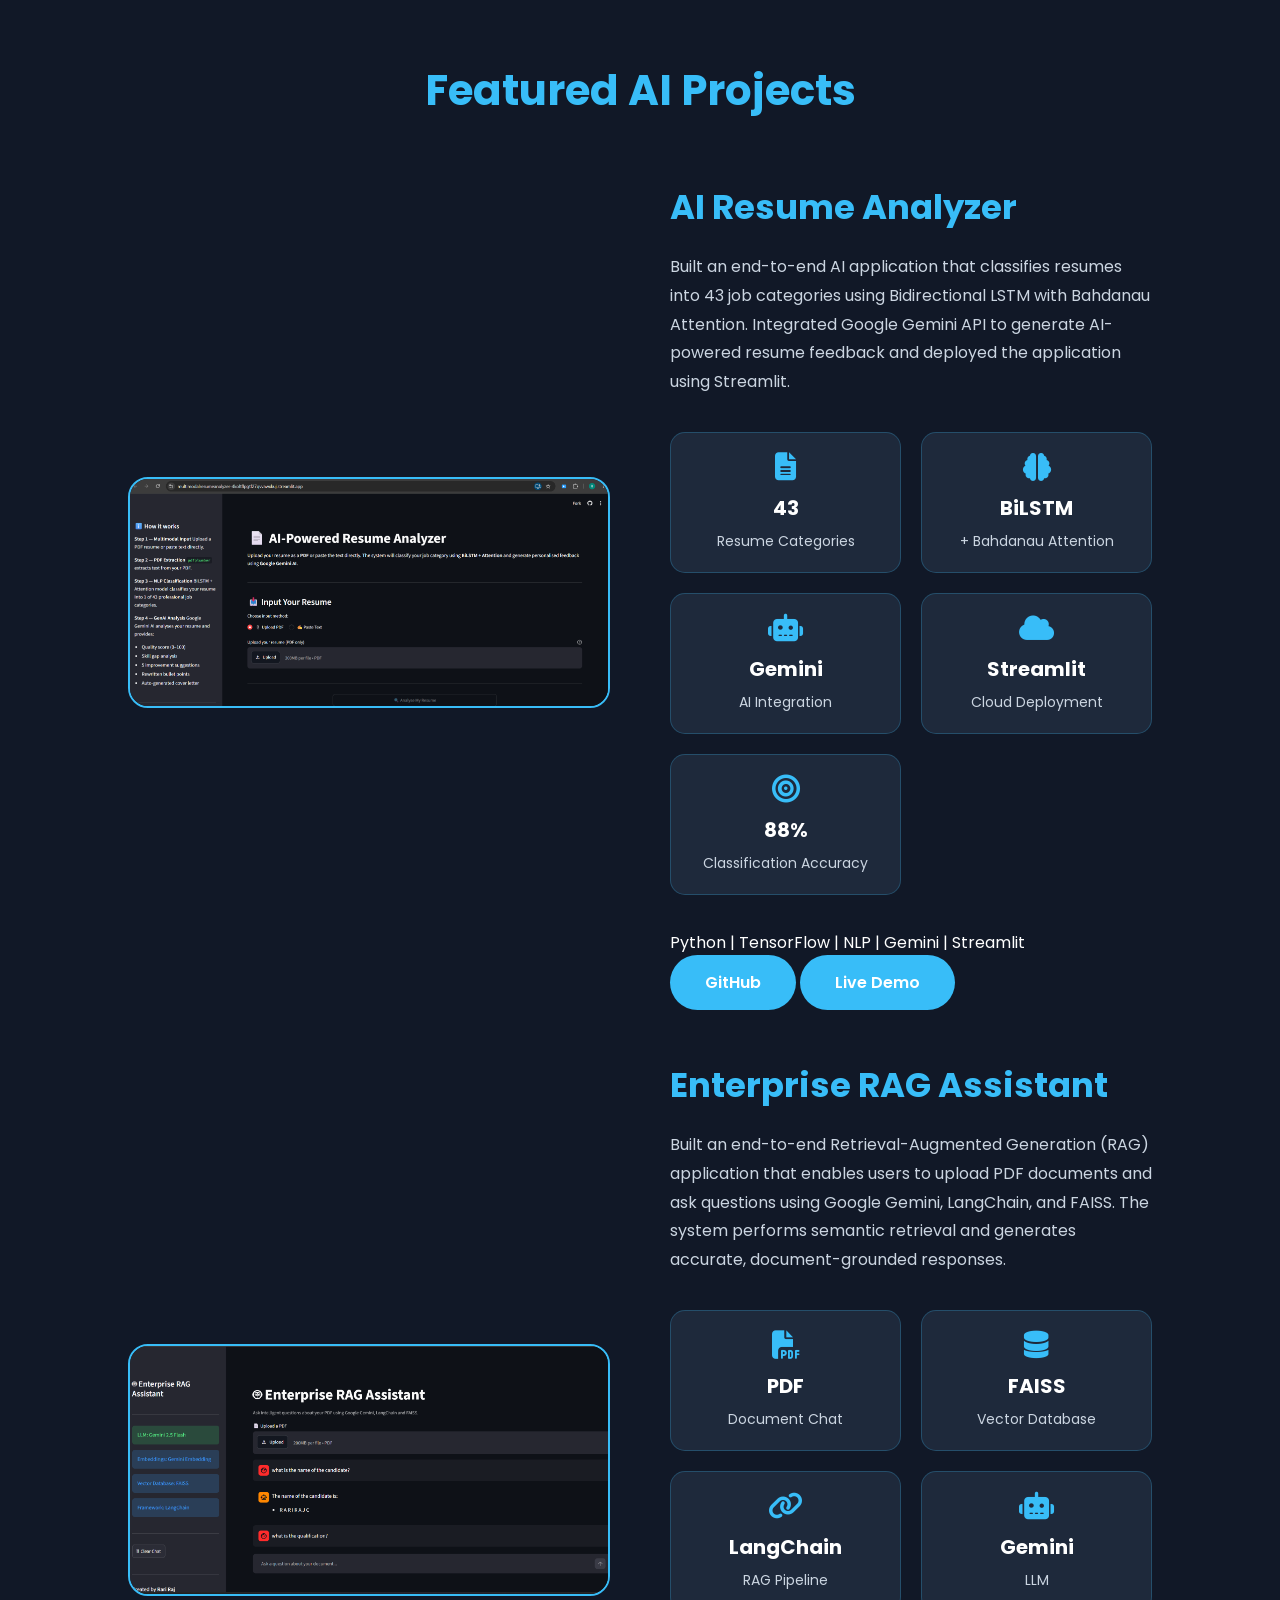
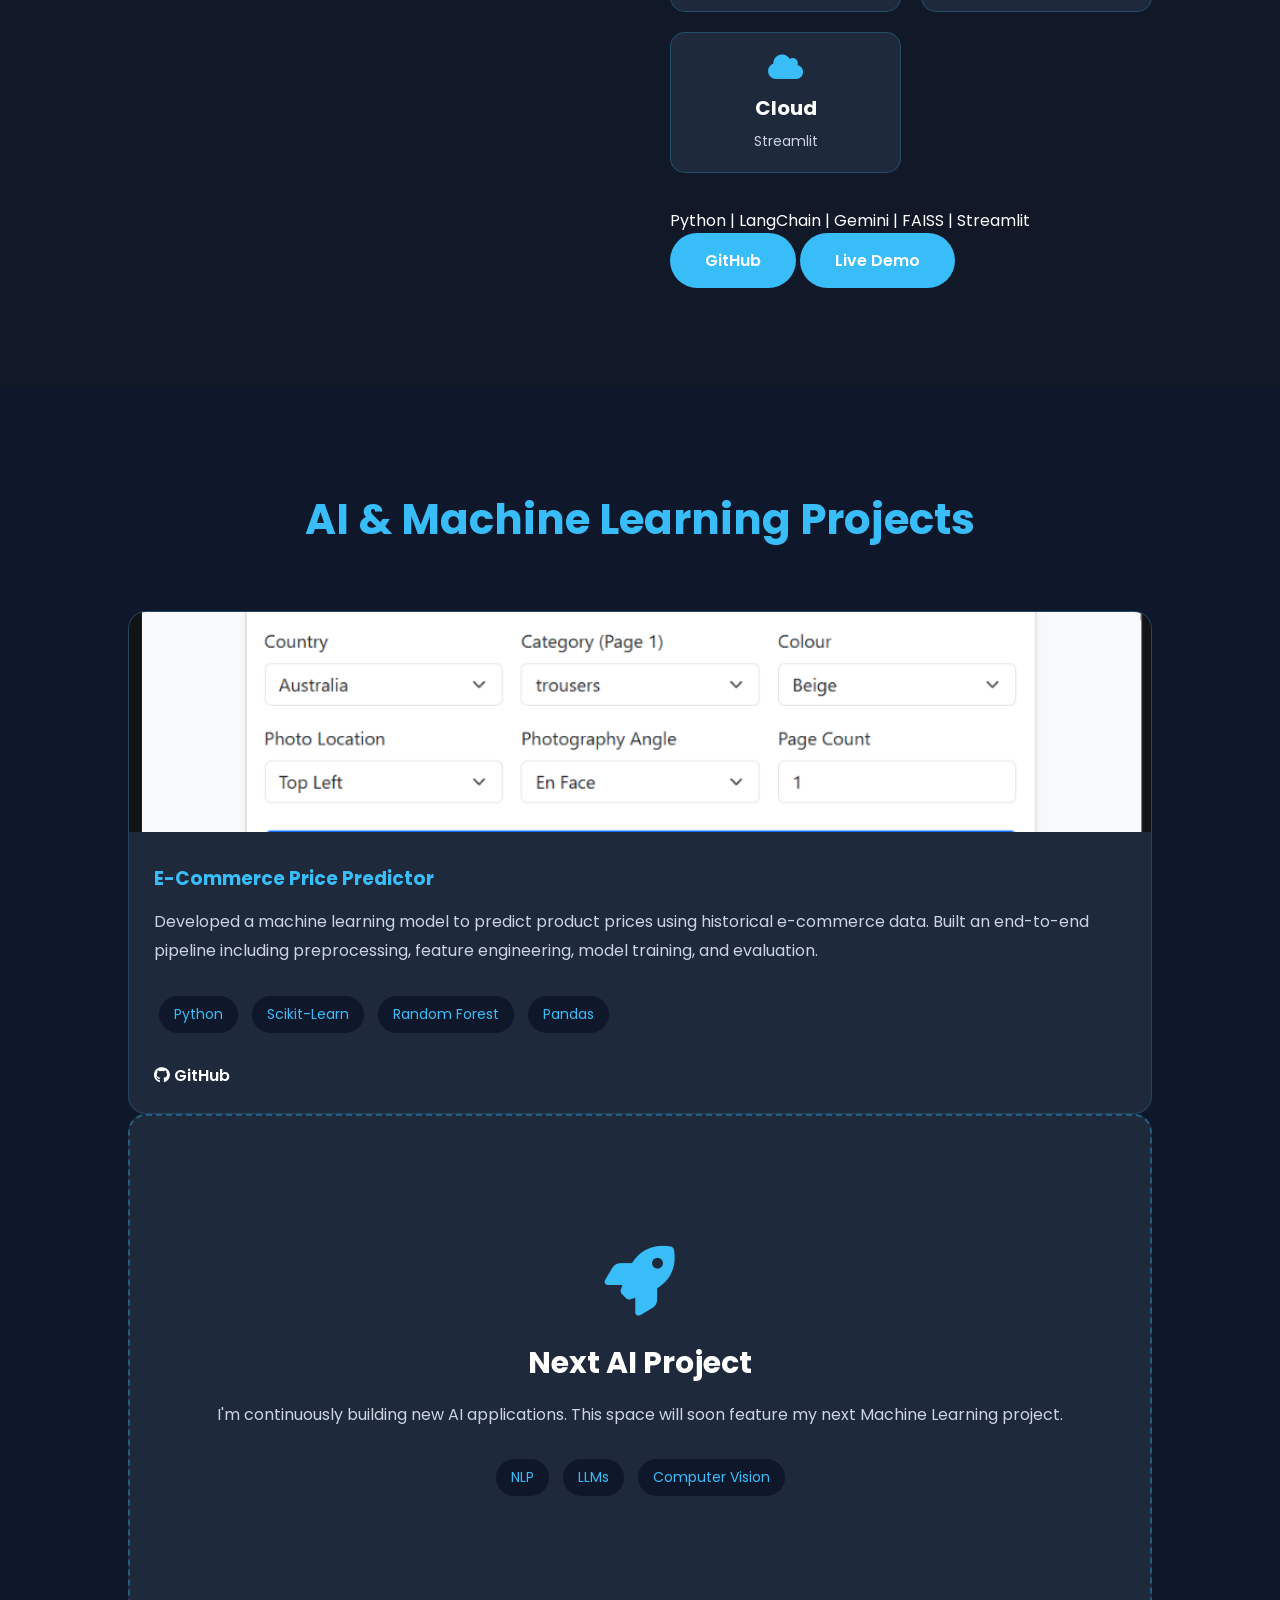
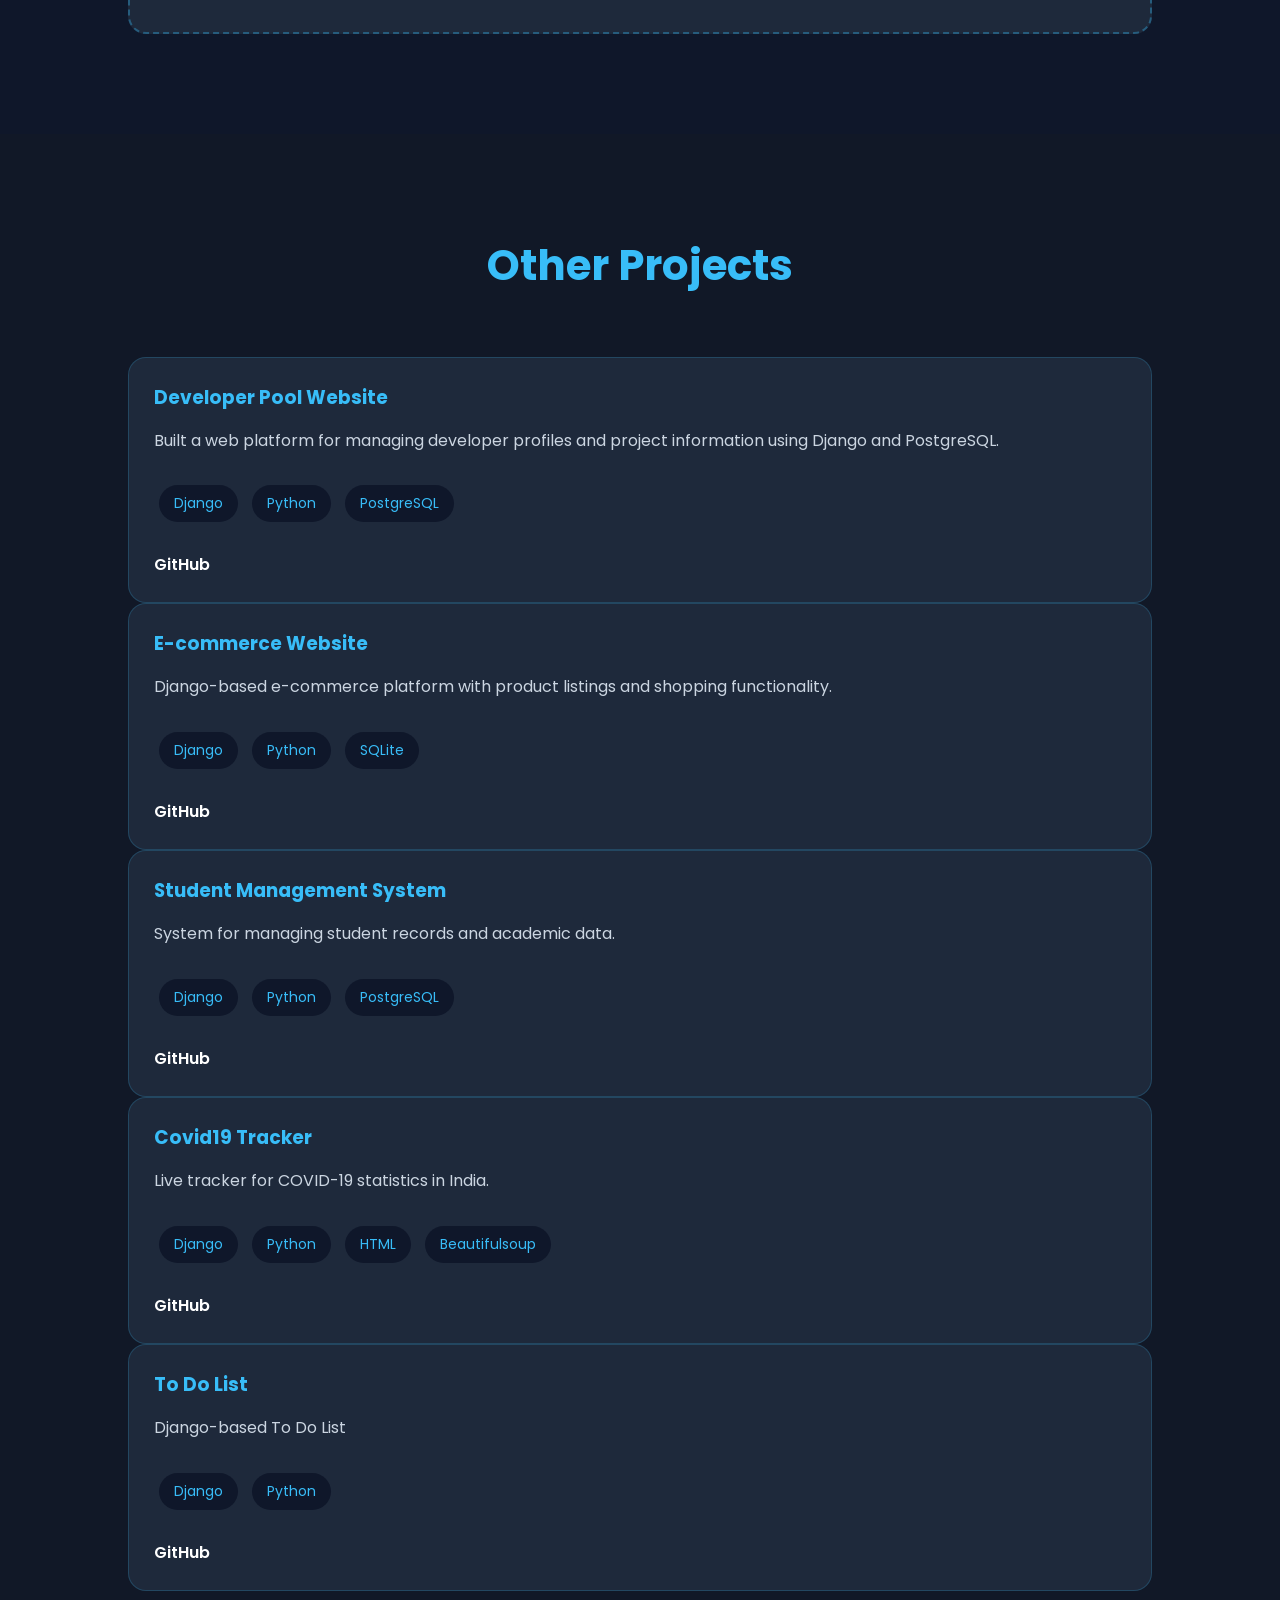
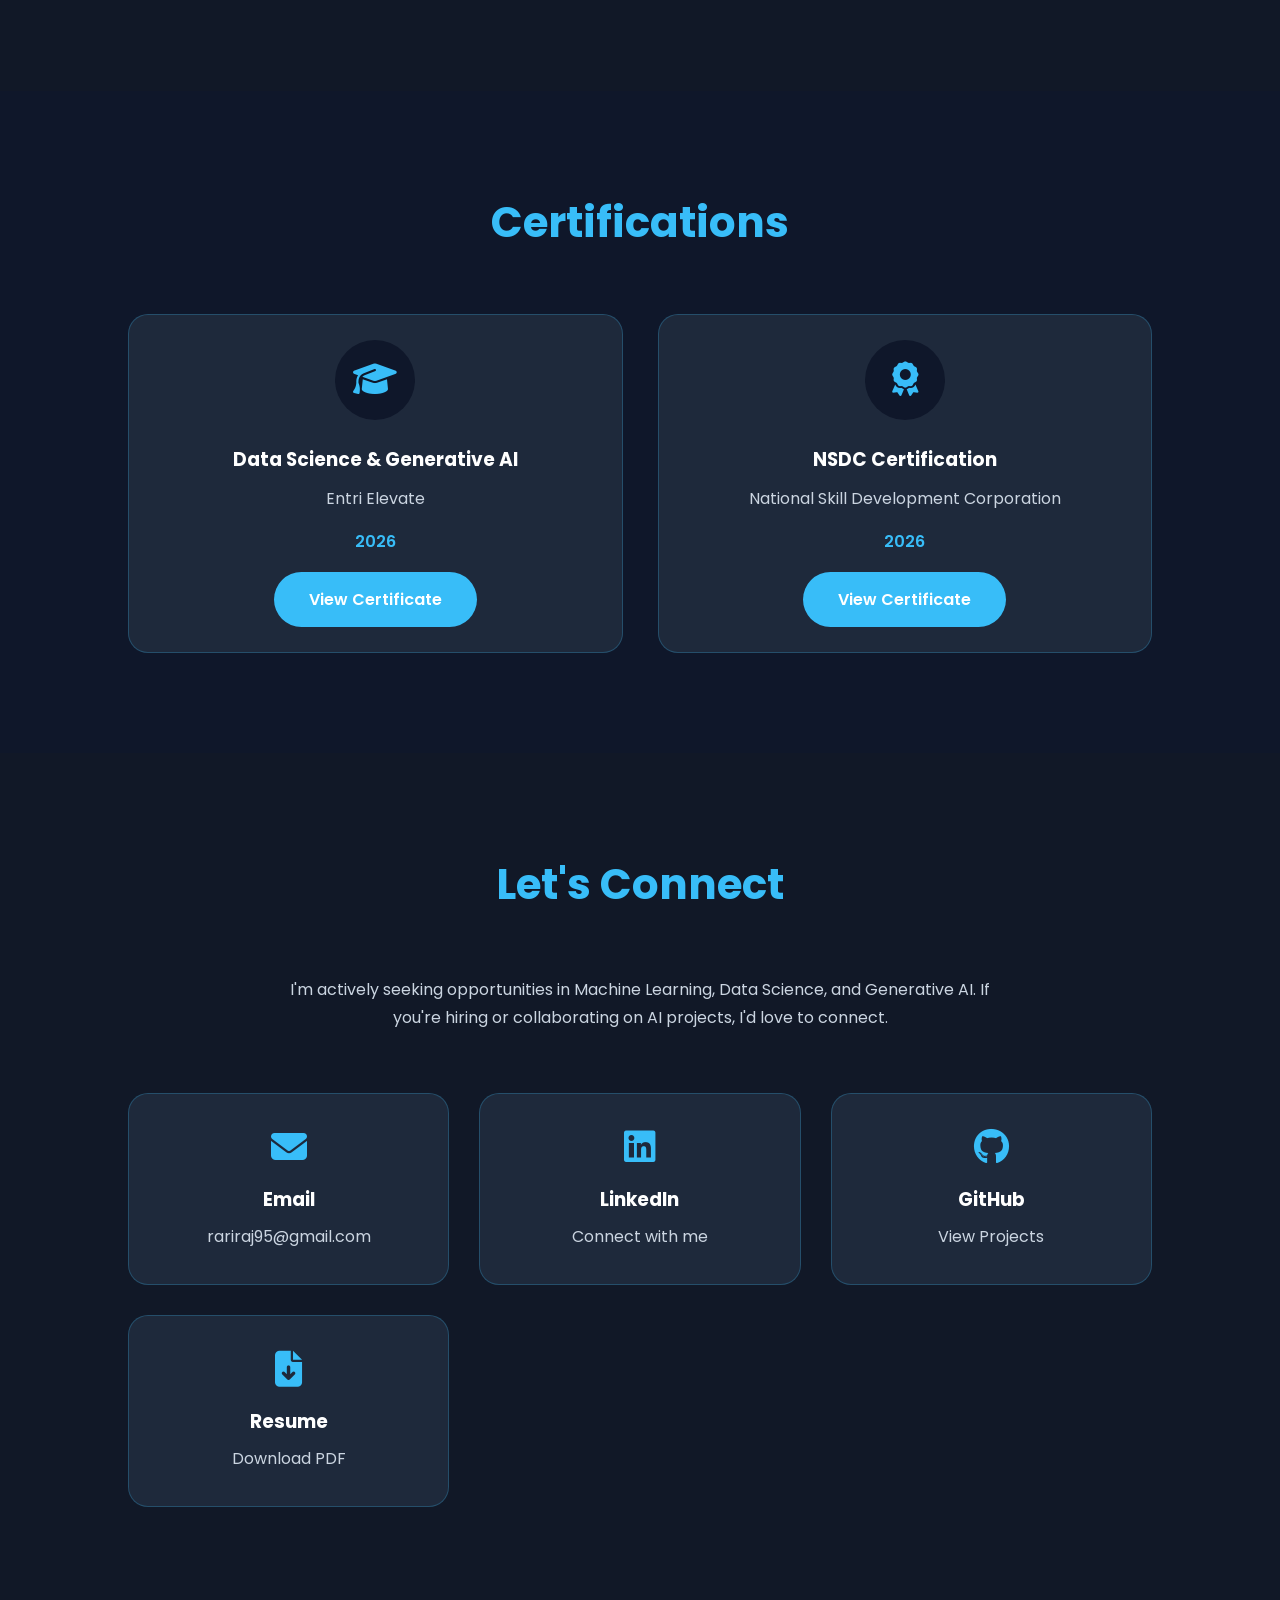
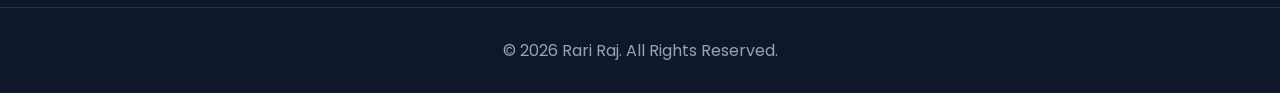
==== commit ac02c37c: "Add Enterprise RAG Assistant to portfolio" ====
--- a/index.html
+++ b/index.html
@@ -310,7 +310,7 @@
 
 <section id="featured-project" class="hidden">
 
-    <h2 class="section-title">Featured AI Project</h2>
+    <h2 class="section-title">Featured AI Projects</h2>
 
     <div class="featured-container">
 
@@ -397,8 +397,98 @@
             </div>
 
         </div>
-
-    </div>
+    
+
+    </div>
+        <!-- ================= SECOND FEATURED PROJECT ================= -->
+
+<div class="featured-container">
+
+    <div class="featured-image">
+
+        <img src="assets/projects/chat-with-pdf.png"
+             alt="Enterprise RAG Assistant">
+
+    </div>
+
+    <div class="featured-content">
+
+        <h3>Enterprise RAG Assistant</h3>
+
+        <p>
+            Built an end-to-end Retrieval-Augmented Generation (RAG) application
+            that enables users to upload PDF documents and ask questions using
+            Google Gemini, LangChain, and FAISS. The system performs semantic
+            retrieval and generates accurate, document-grounded responses.
+        </p>
+
+        <div class="project-highlights">
+
+            <div class="highlight-box">
+                <i class="fas fa-file-pdf"></i>
+                <h4>PDF</h4>
+                <p>Document Chat</p>
+            </div>
+
+            <div class="highlight-box">
+                <i class="fas fa-database"></i>
+                <h4>FAISS</h4>
+                <p>Vector Database</p>
+            </div>
+
+            <div class="highlight-box">
+                <i class="fas fa-link"></i>
+                <h4>LangChain</h4>
+                <p>RAG Pipeline</p>
+            </div>
+
+            <div class="highlight-box">
+                <i class="fas fa-robot"></i>
+                <h4>Gemini</h4>
+                <p>LLM</p>
+            </div>
+
+            <div class="highlight-box">
+                <i class="fas fa-cloud"></i>
+                <h4>Cloud</h4>
+                <p>Streamlit</p>
+            </div>
+
+        </div>
+
+        <div class="project-tech">
+
+            <span>Python |</span>
+            <span>LangChain |</span>
+            <span>Gemini |</span>
+            <span>FAISS |</span>
+            <span>Streamlit</span>
+
+        </div>
+
+        <div class="project-buttons">
+
+            <a href="https://github.com/RariRaj/Chat-with-PDF-RAG"
+               target="_blank"
+               class="btn">
+
+                GitHub
+
+            </a>
+
+            <a href="https://chat-with-pdf-rag-uwemwcbj8anlo9jdgdjvnx.streamlit.app/"
+               target="_blank"
+               class="btn">
+
+                Live Demo
+
+            </a>
+
+        </div>
+
+    </div>
+
+</div>
 
 </section>
 
--- a/style.css
+++ b/style.css
@@ -1189,3 +1189,7 @@
 
 }
 
+.featured-container + .featured-container {
+    margin-top: 50px;
+}
+
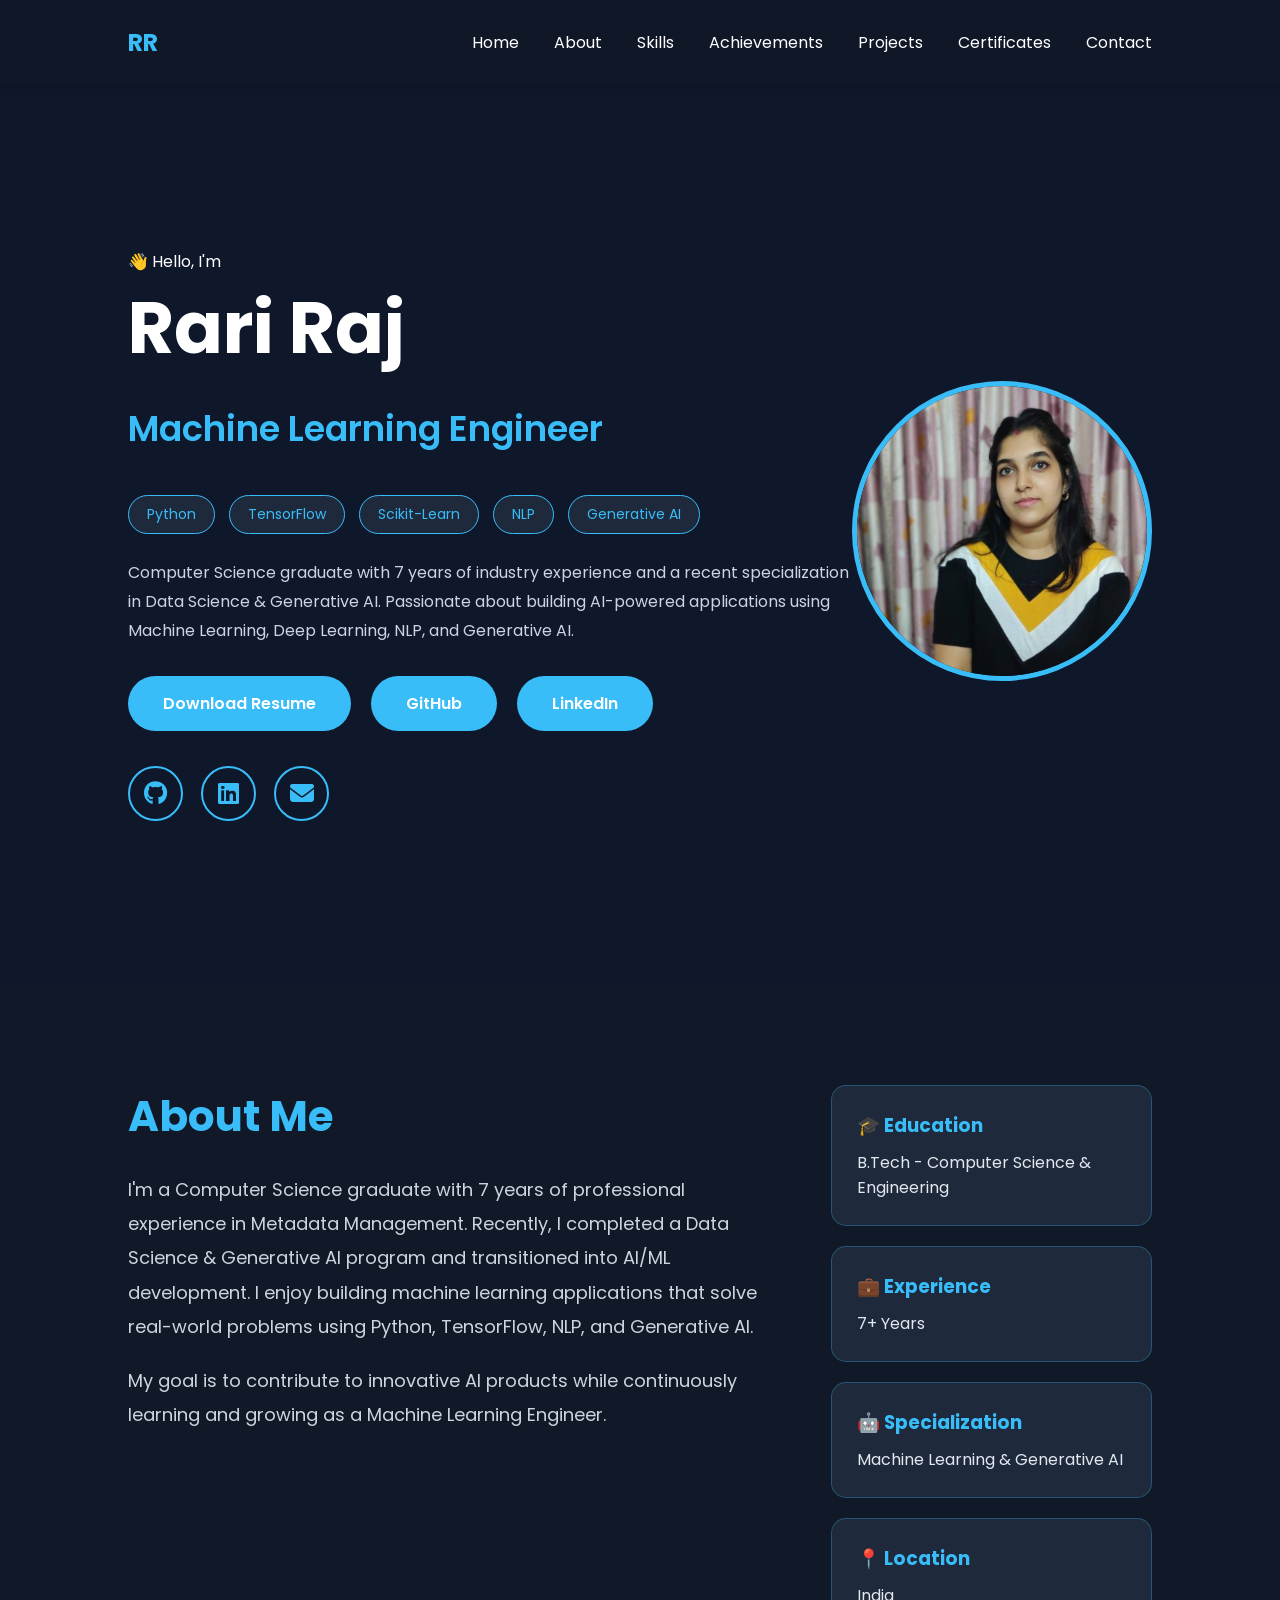
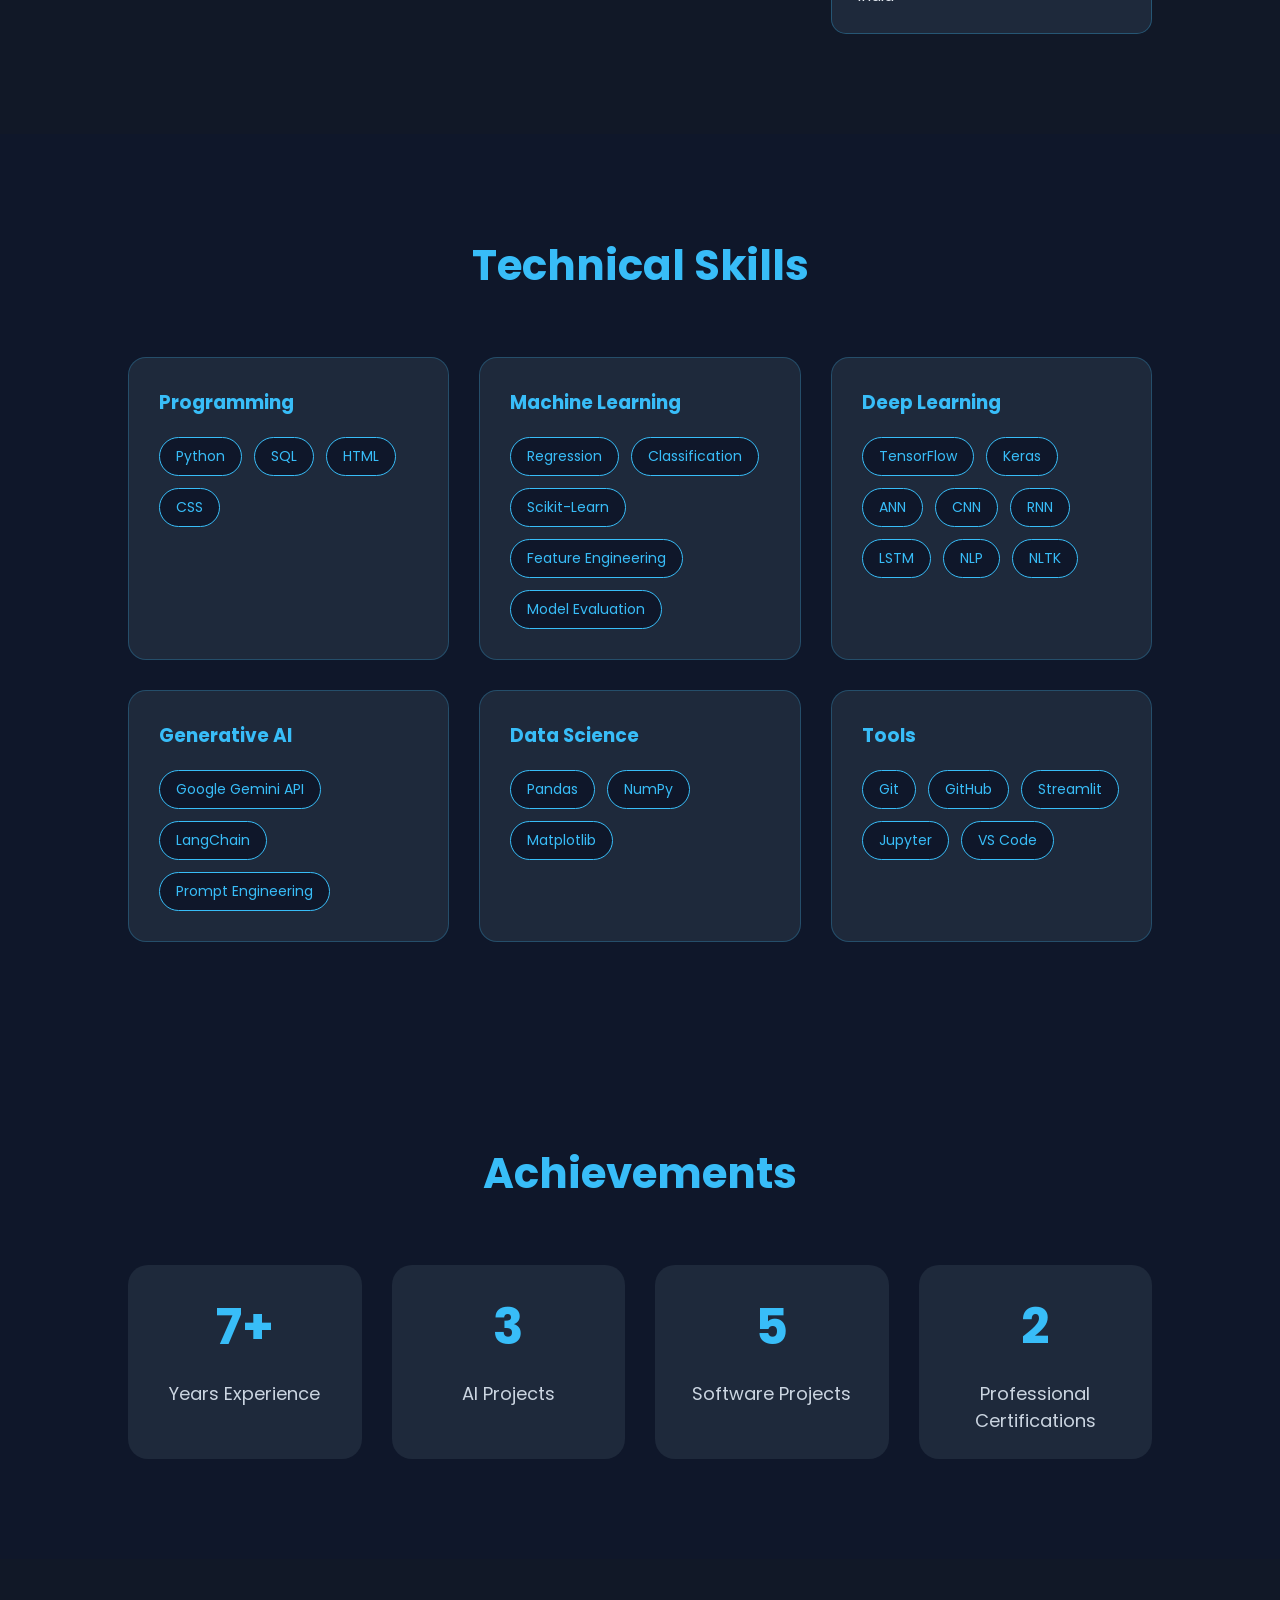
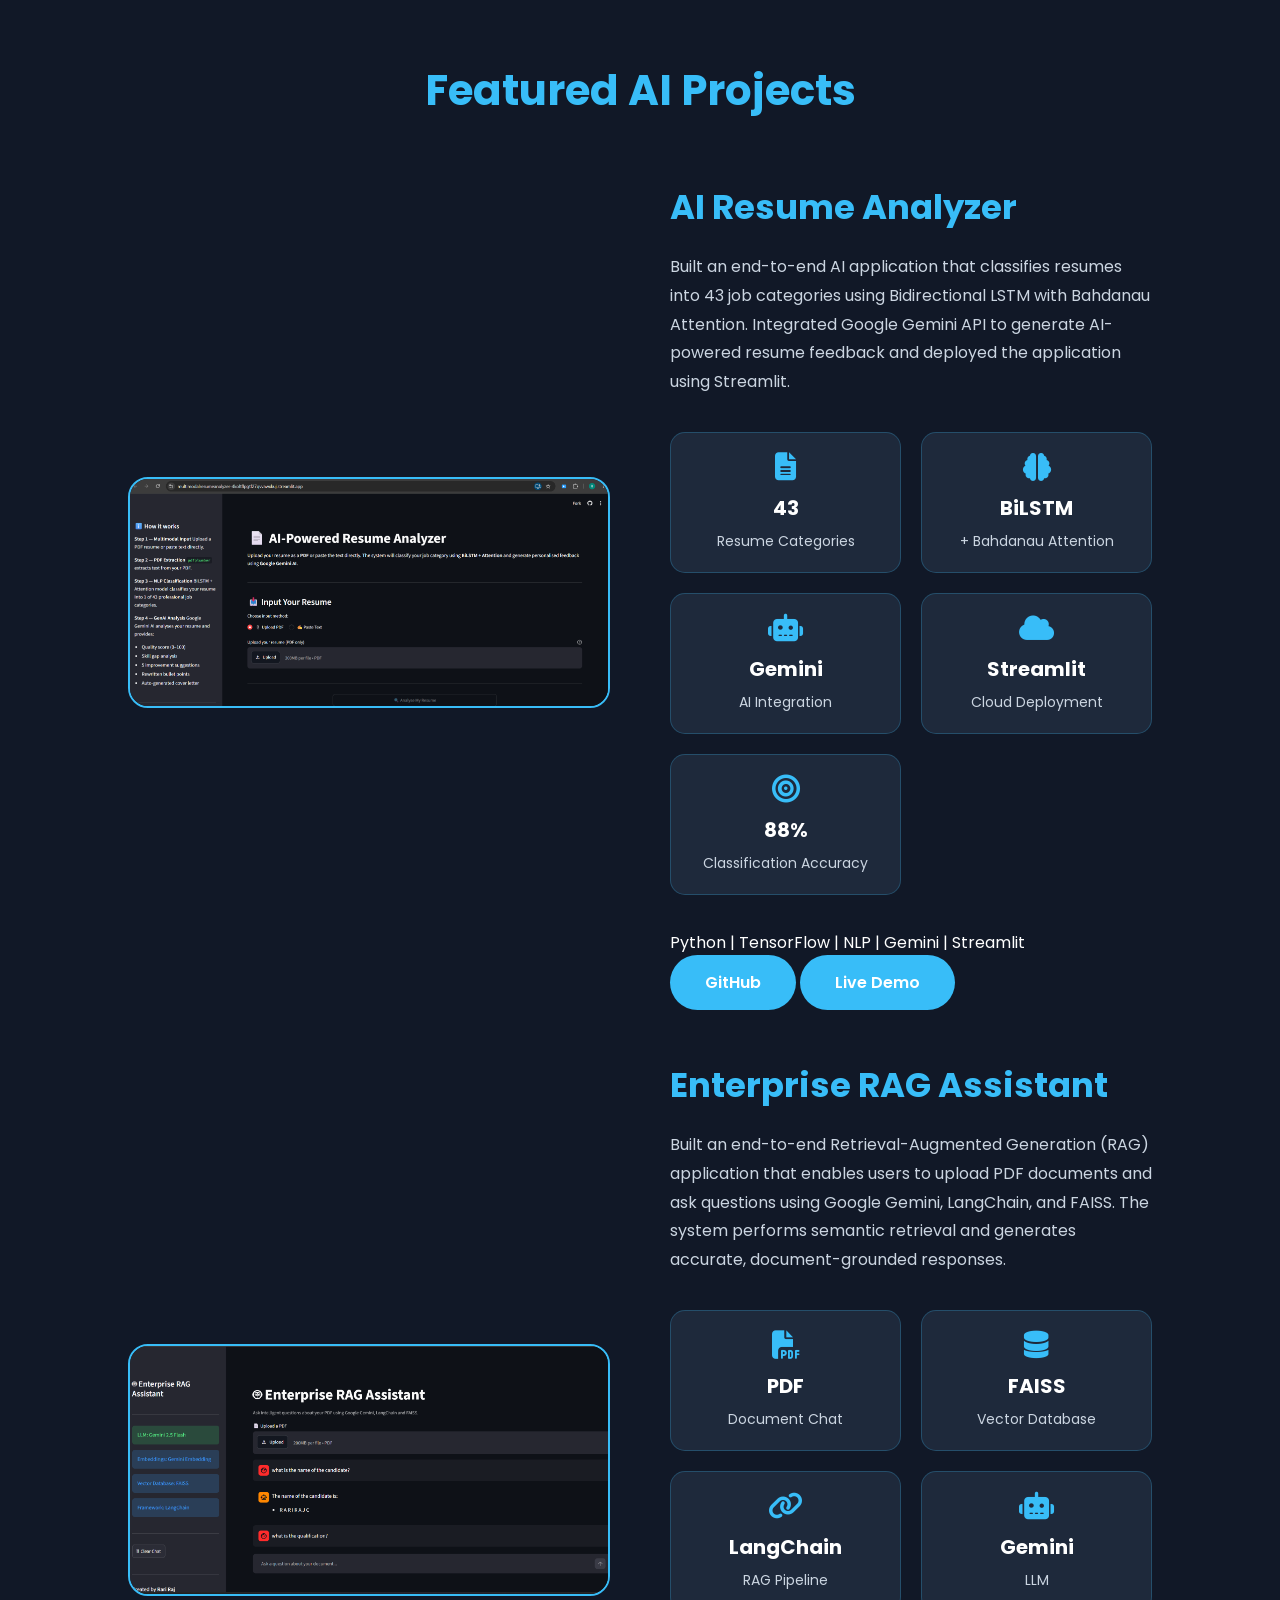
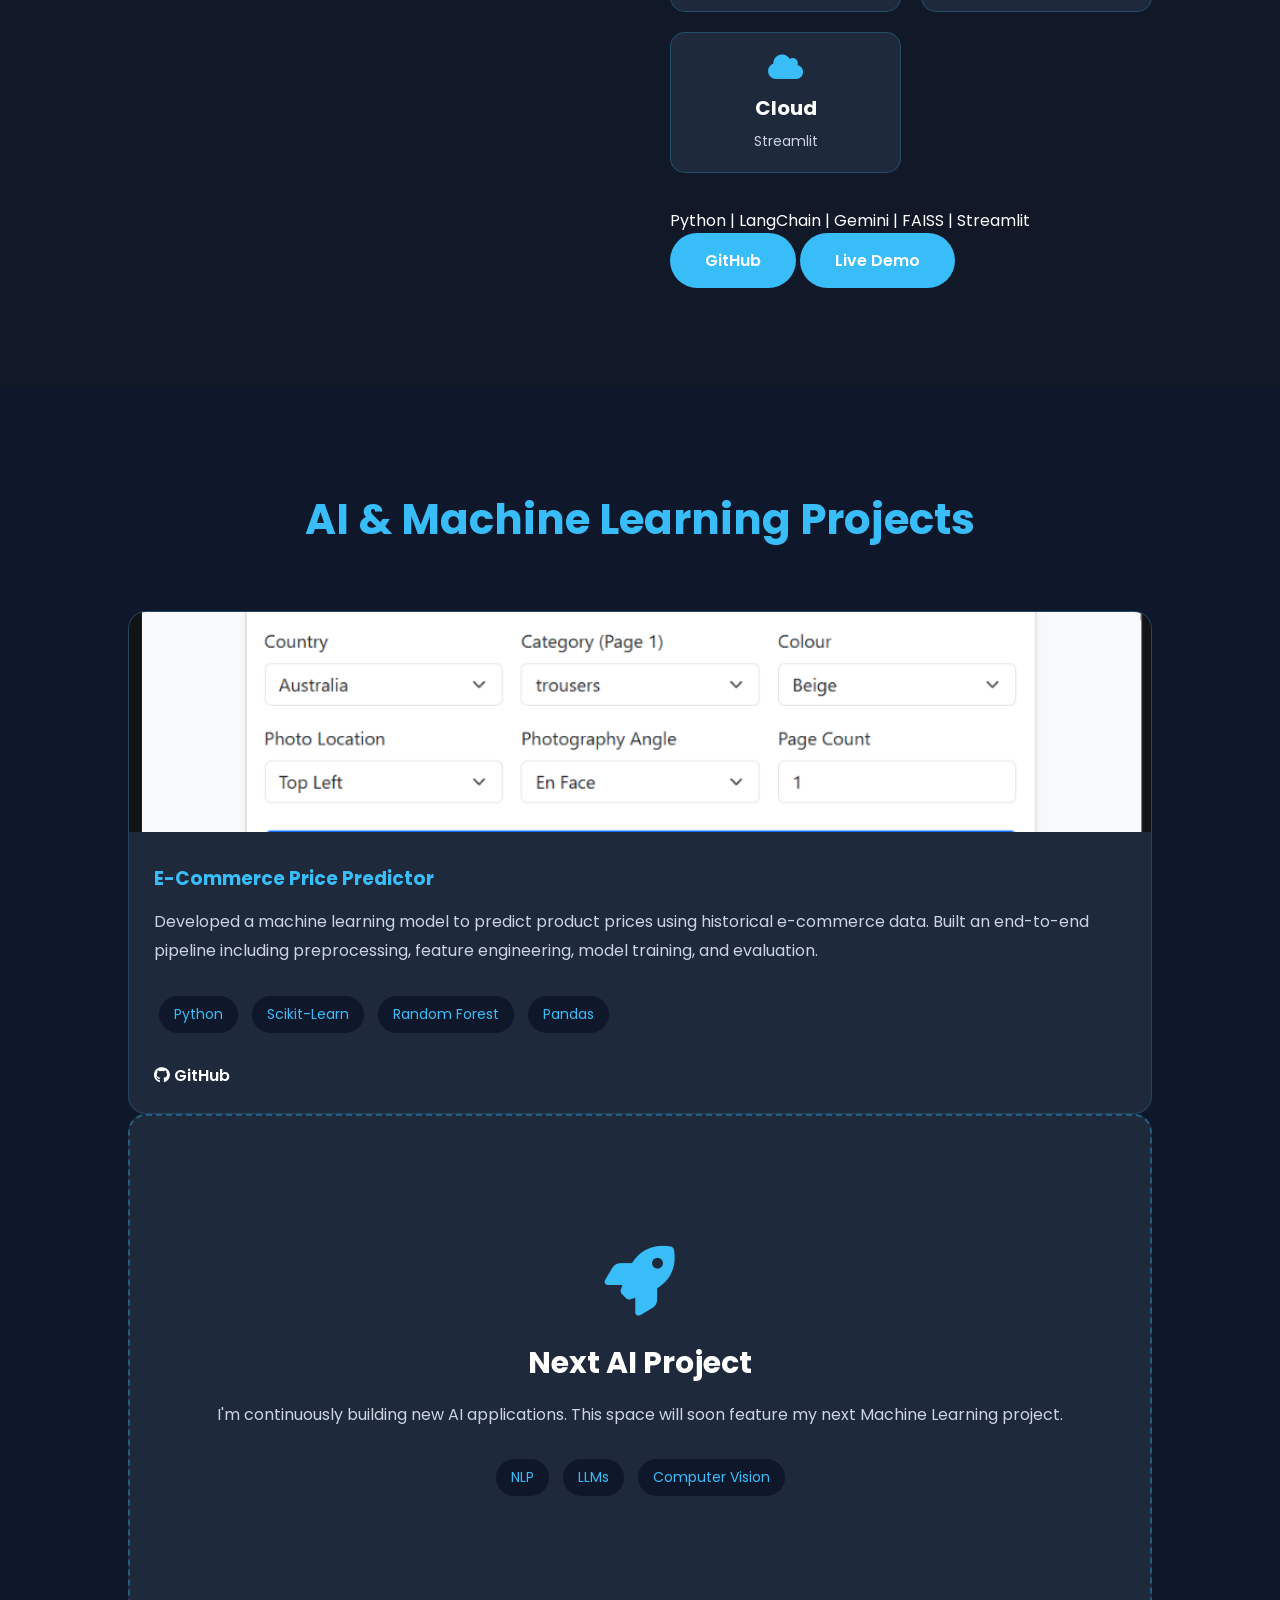
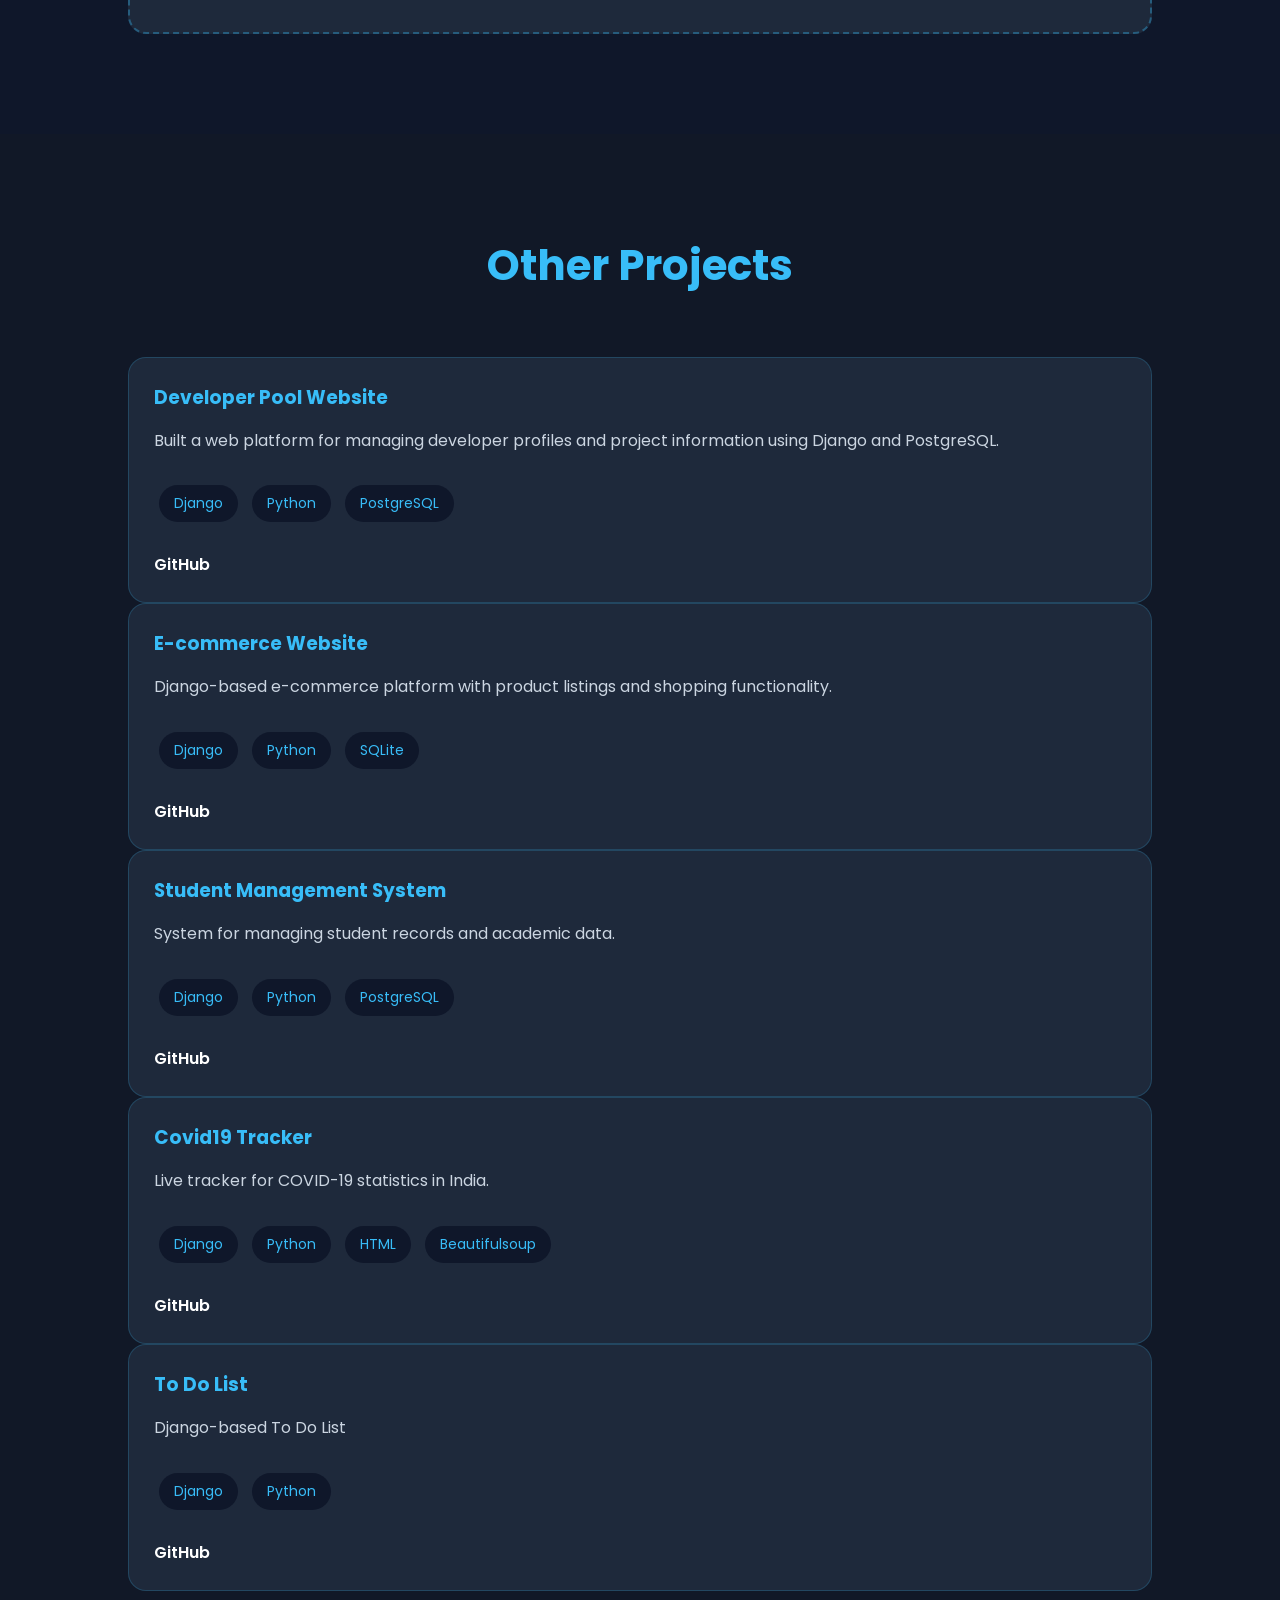
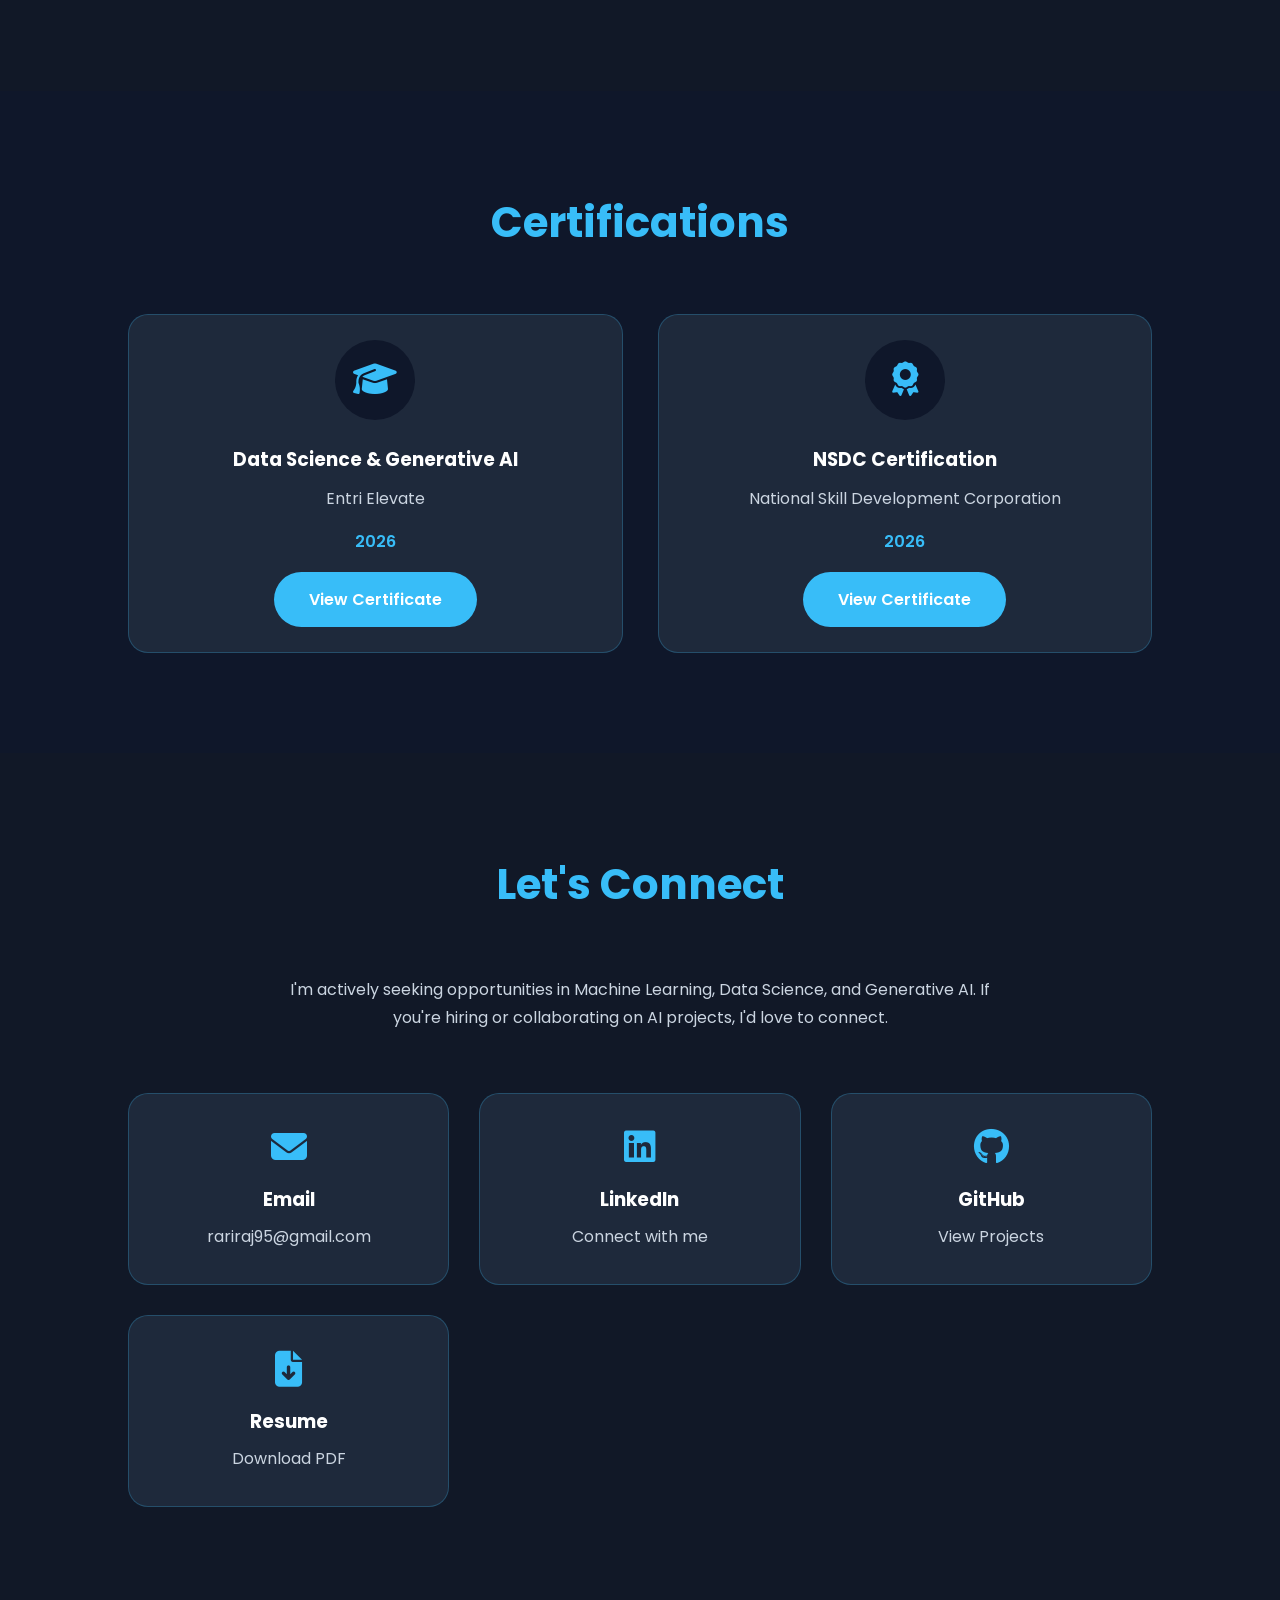
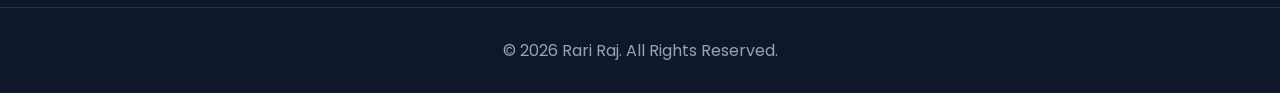
==== commit 829b972f: "updated project number" ====
--- a/index.html
+++ b/index.html
@@ -286,7 +286,7 @@
         </div>
 
         <div class="achievement-card">
-            <h2>2</h2>
+            <h2>3</h2>
             <p>AI Projects</p>
         </div>
 
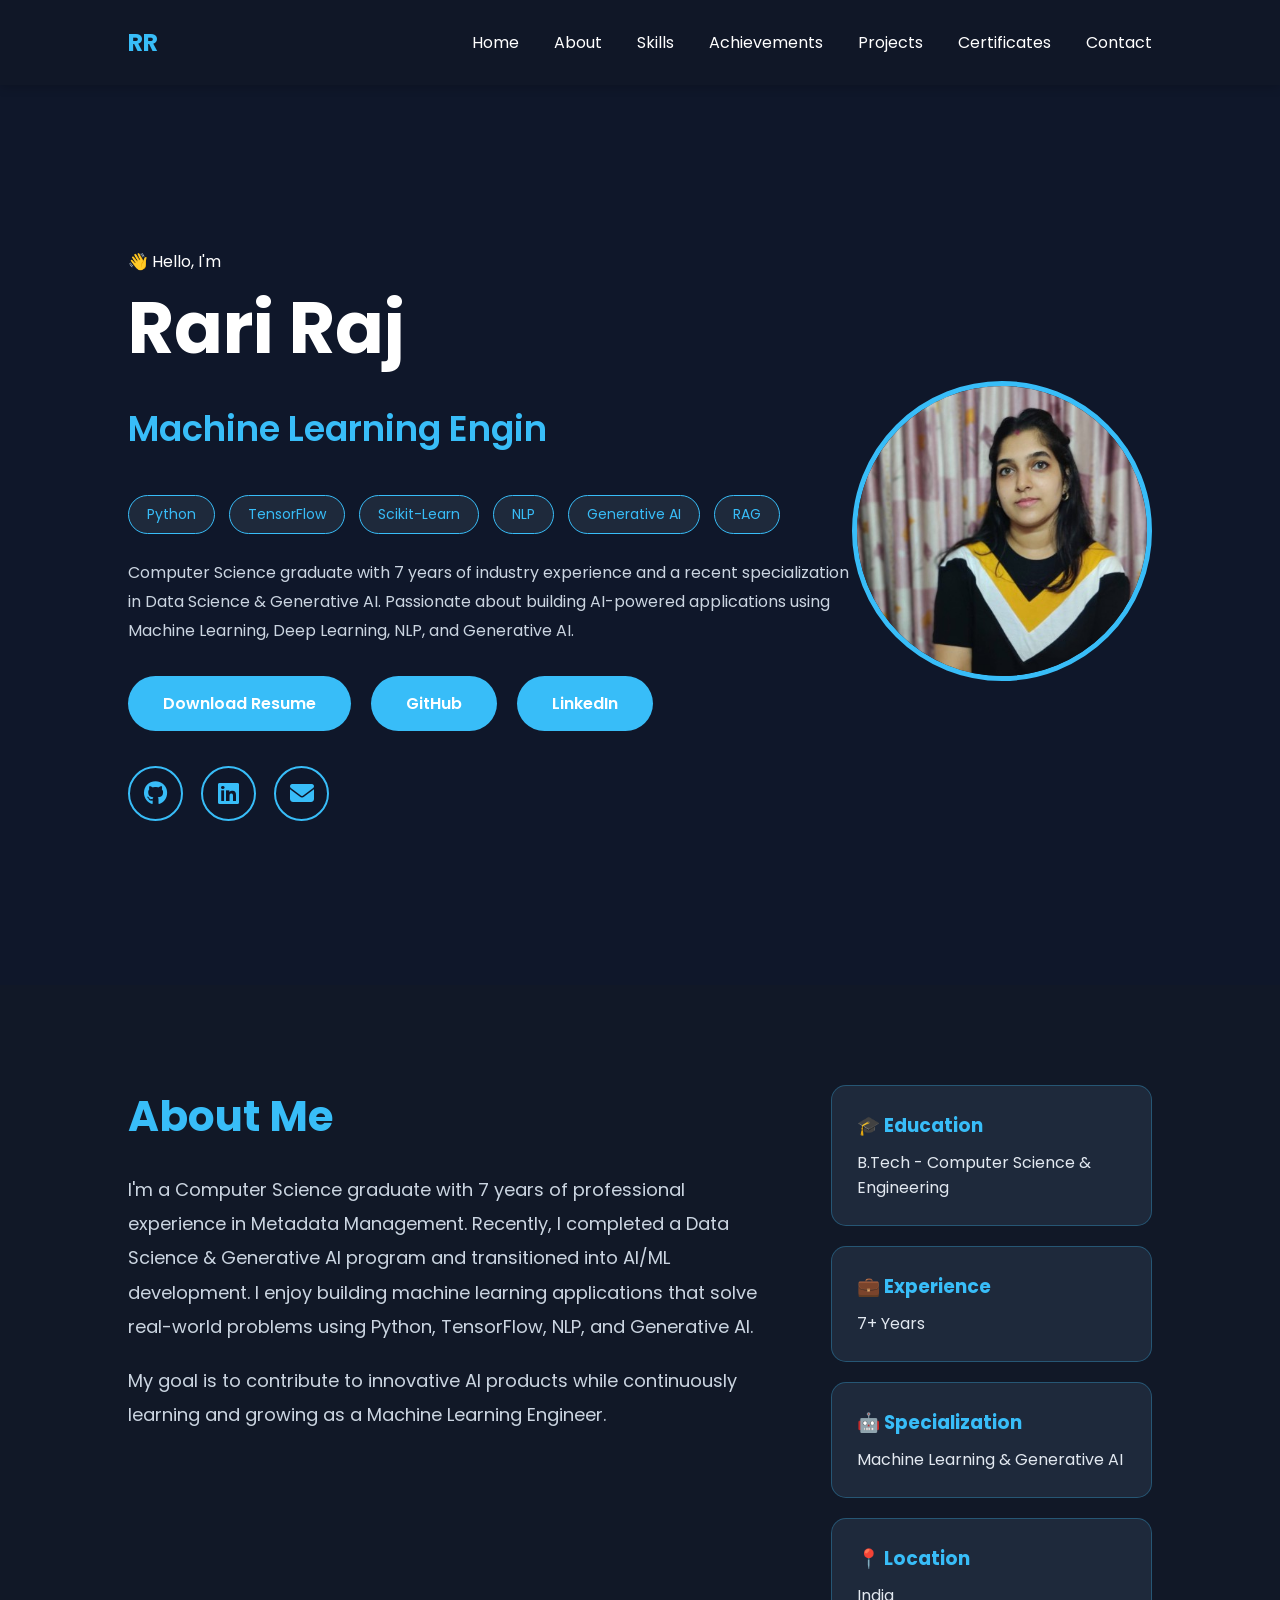
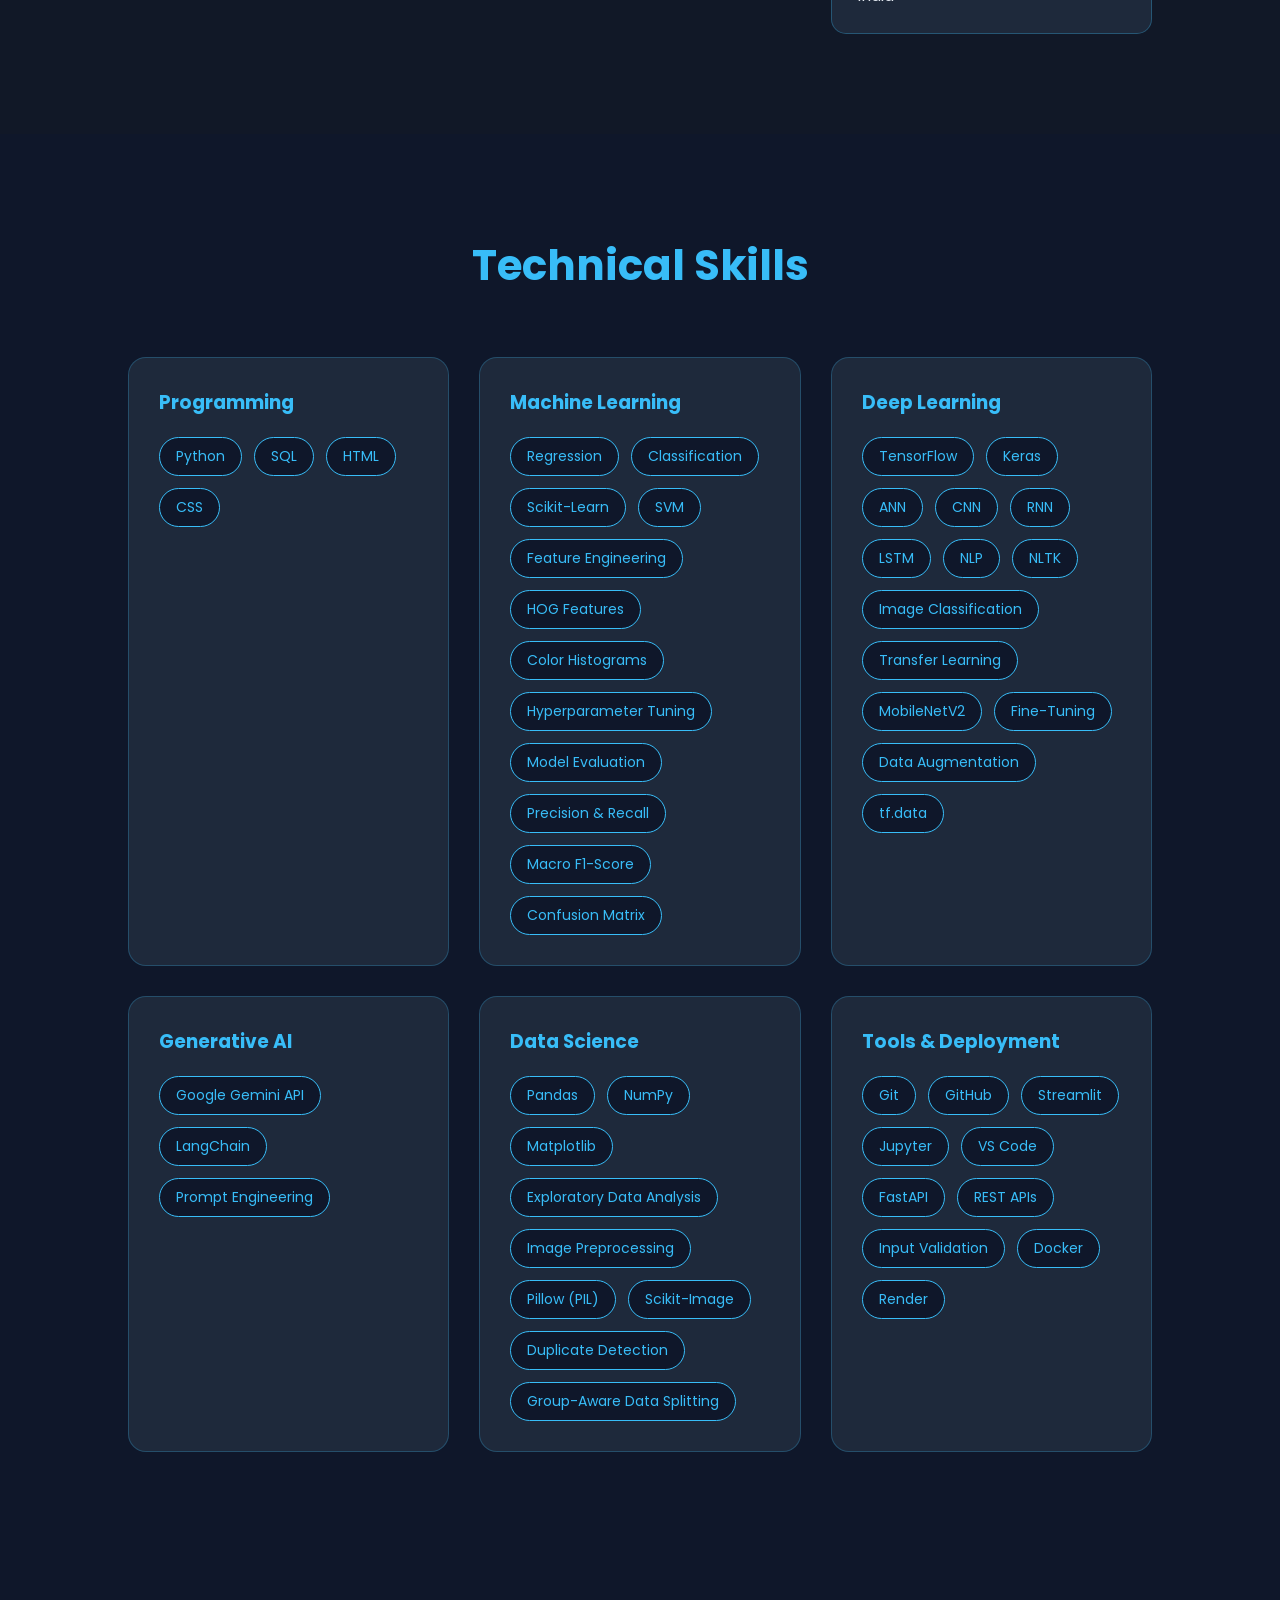
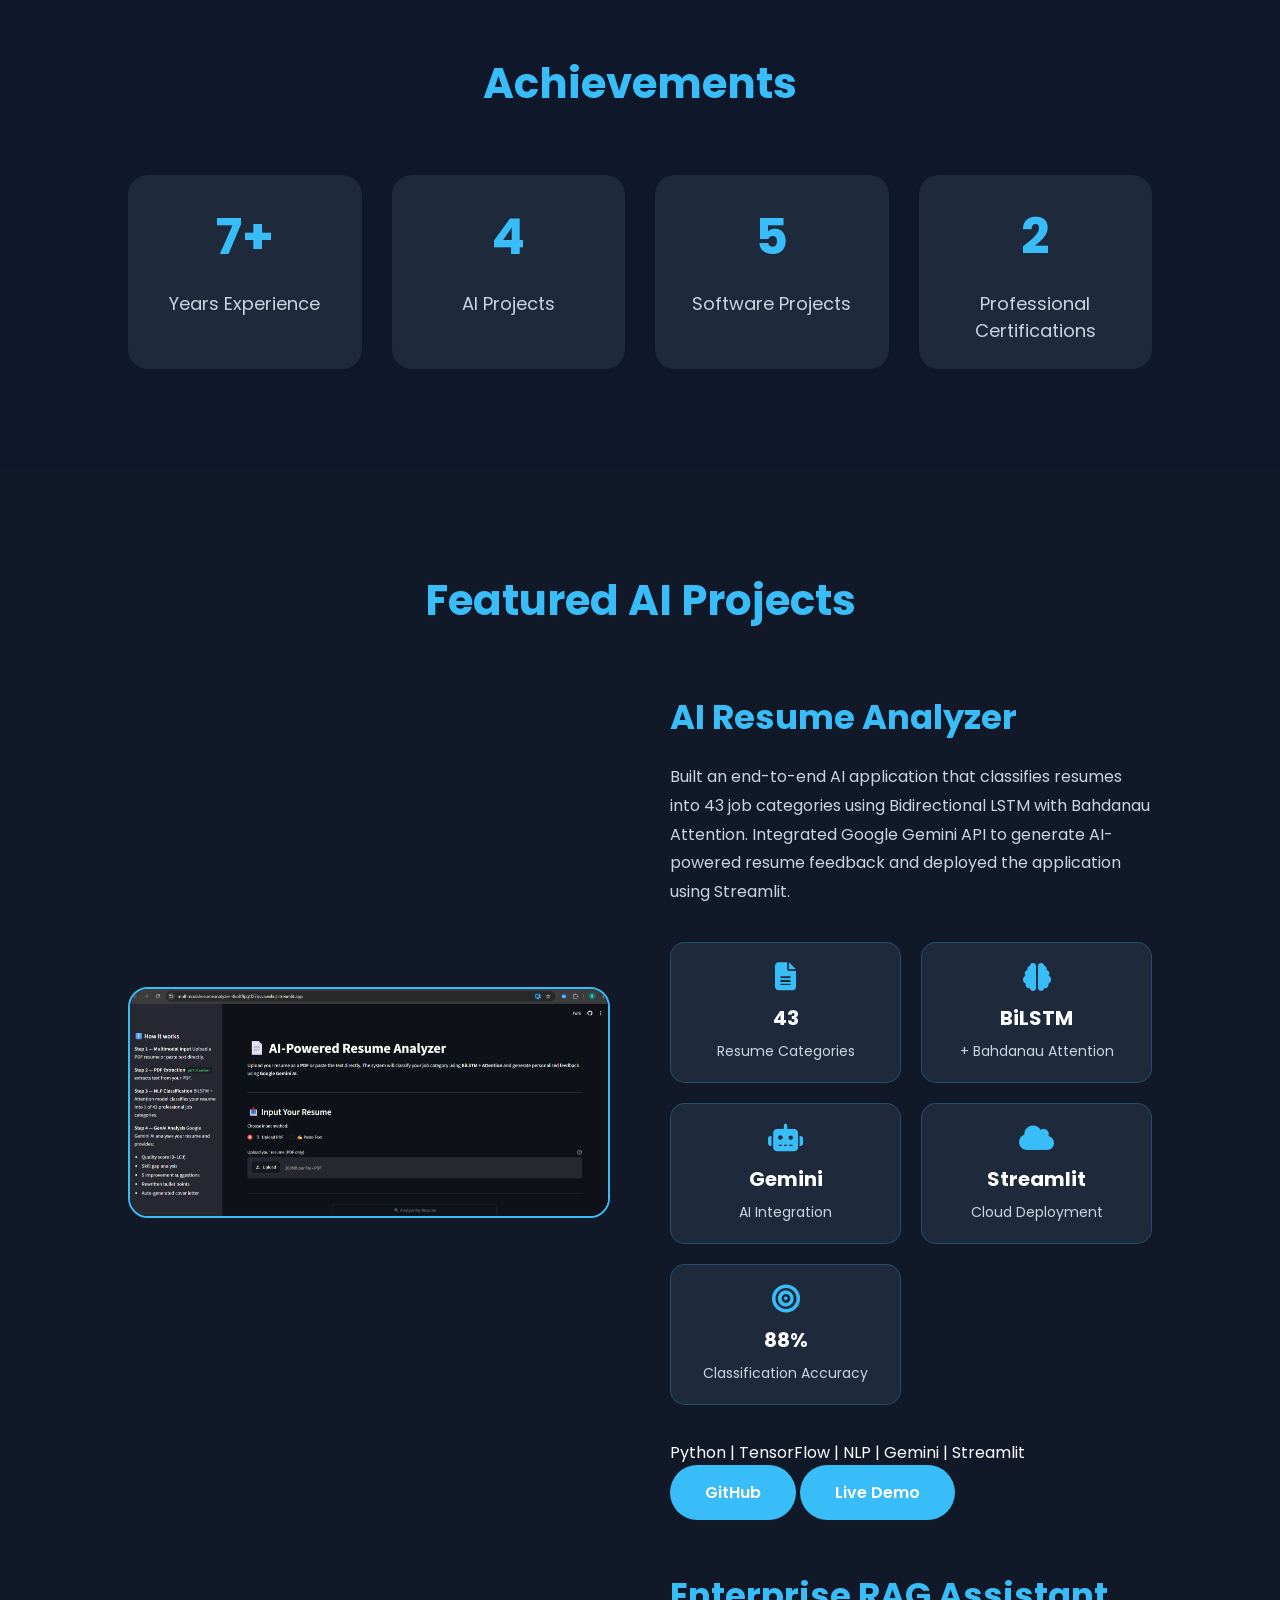
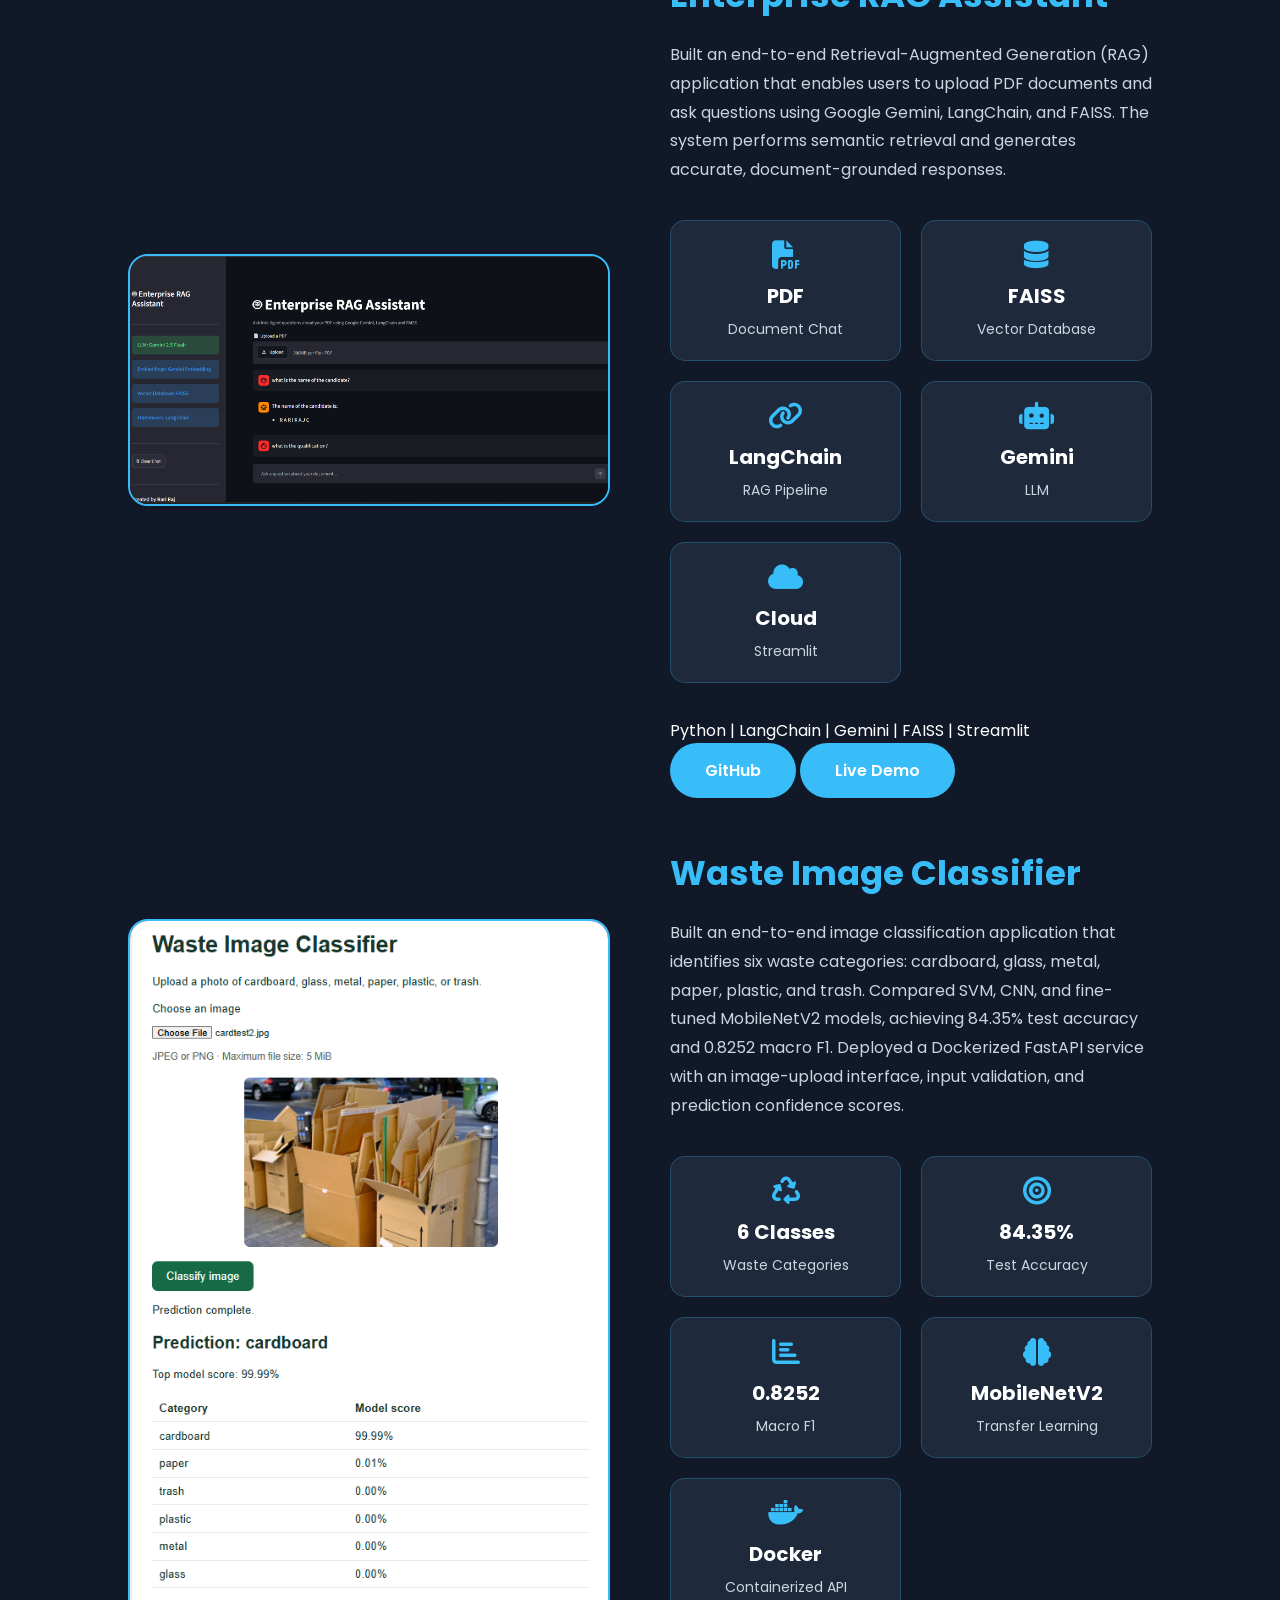
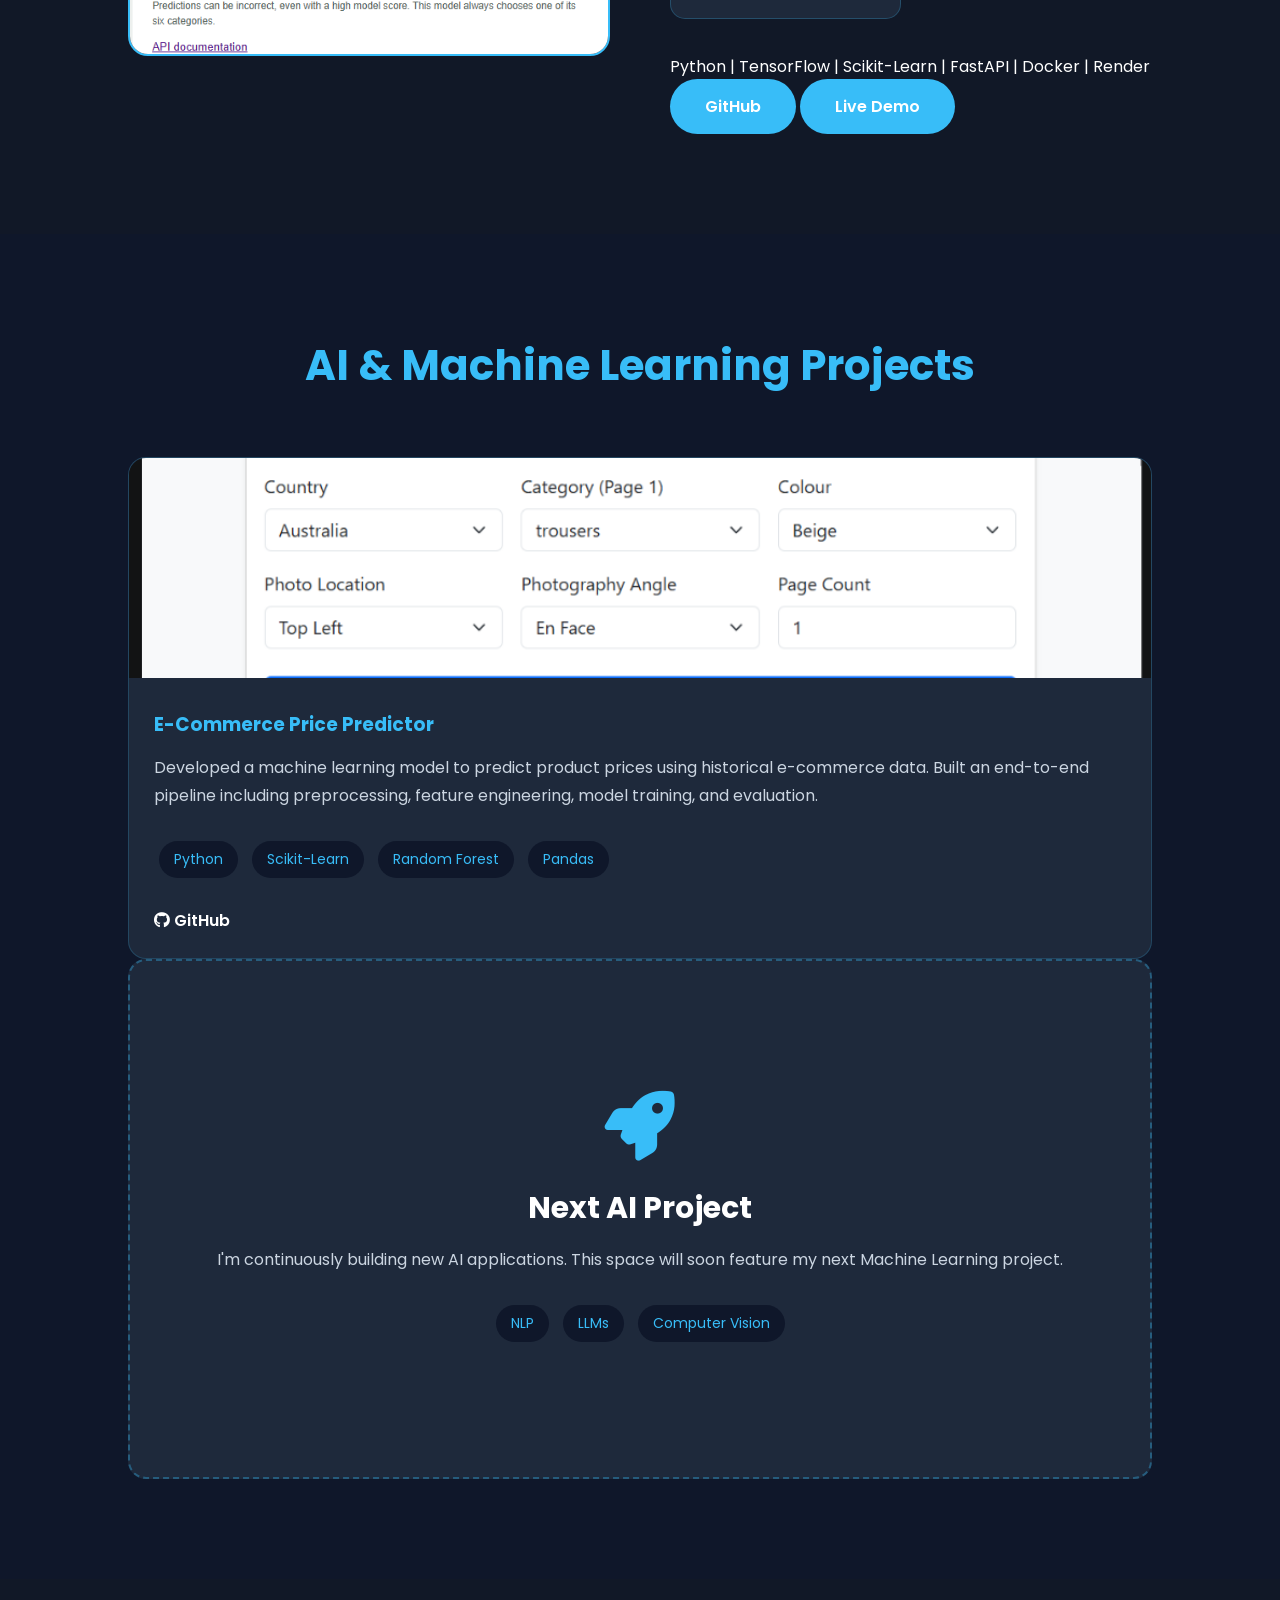
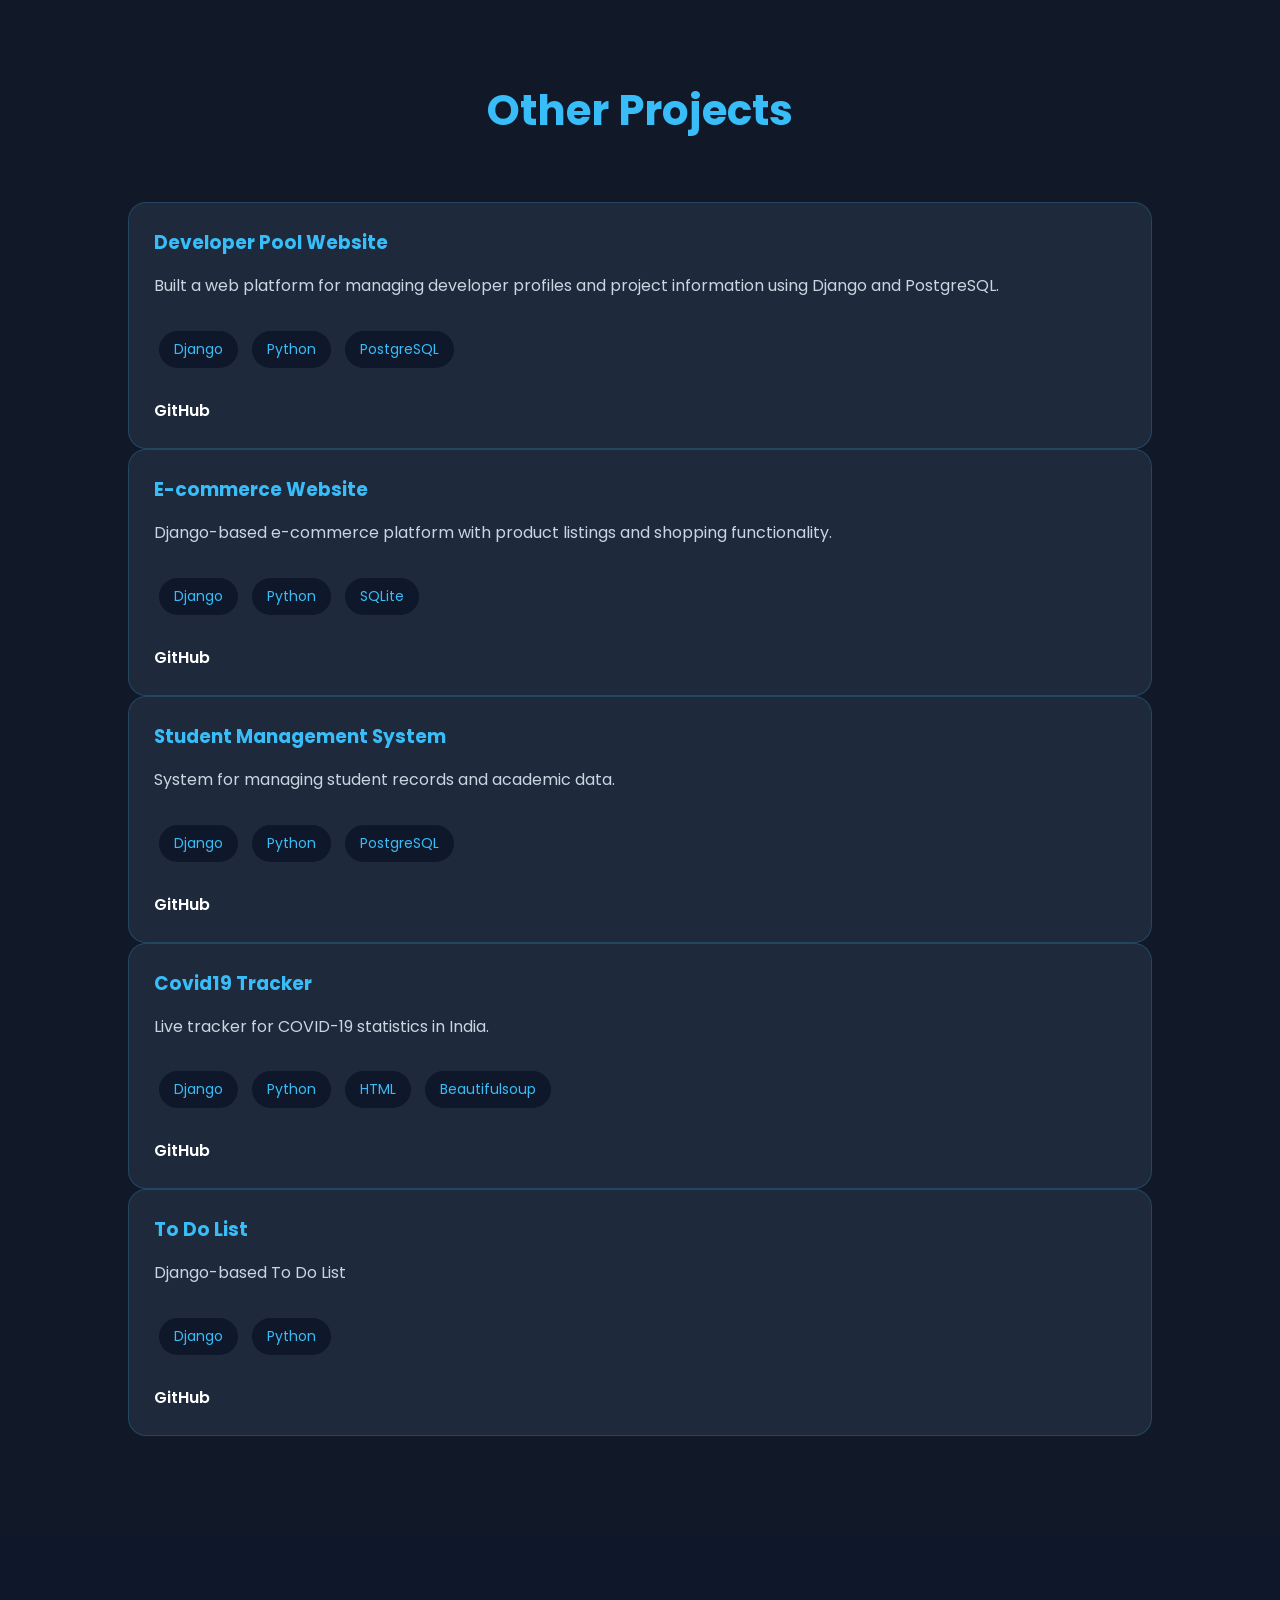
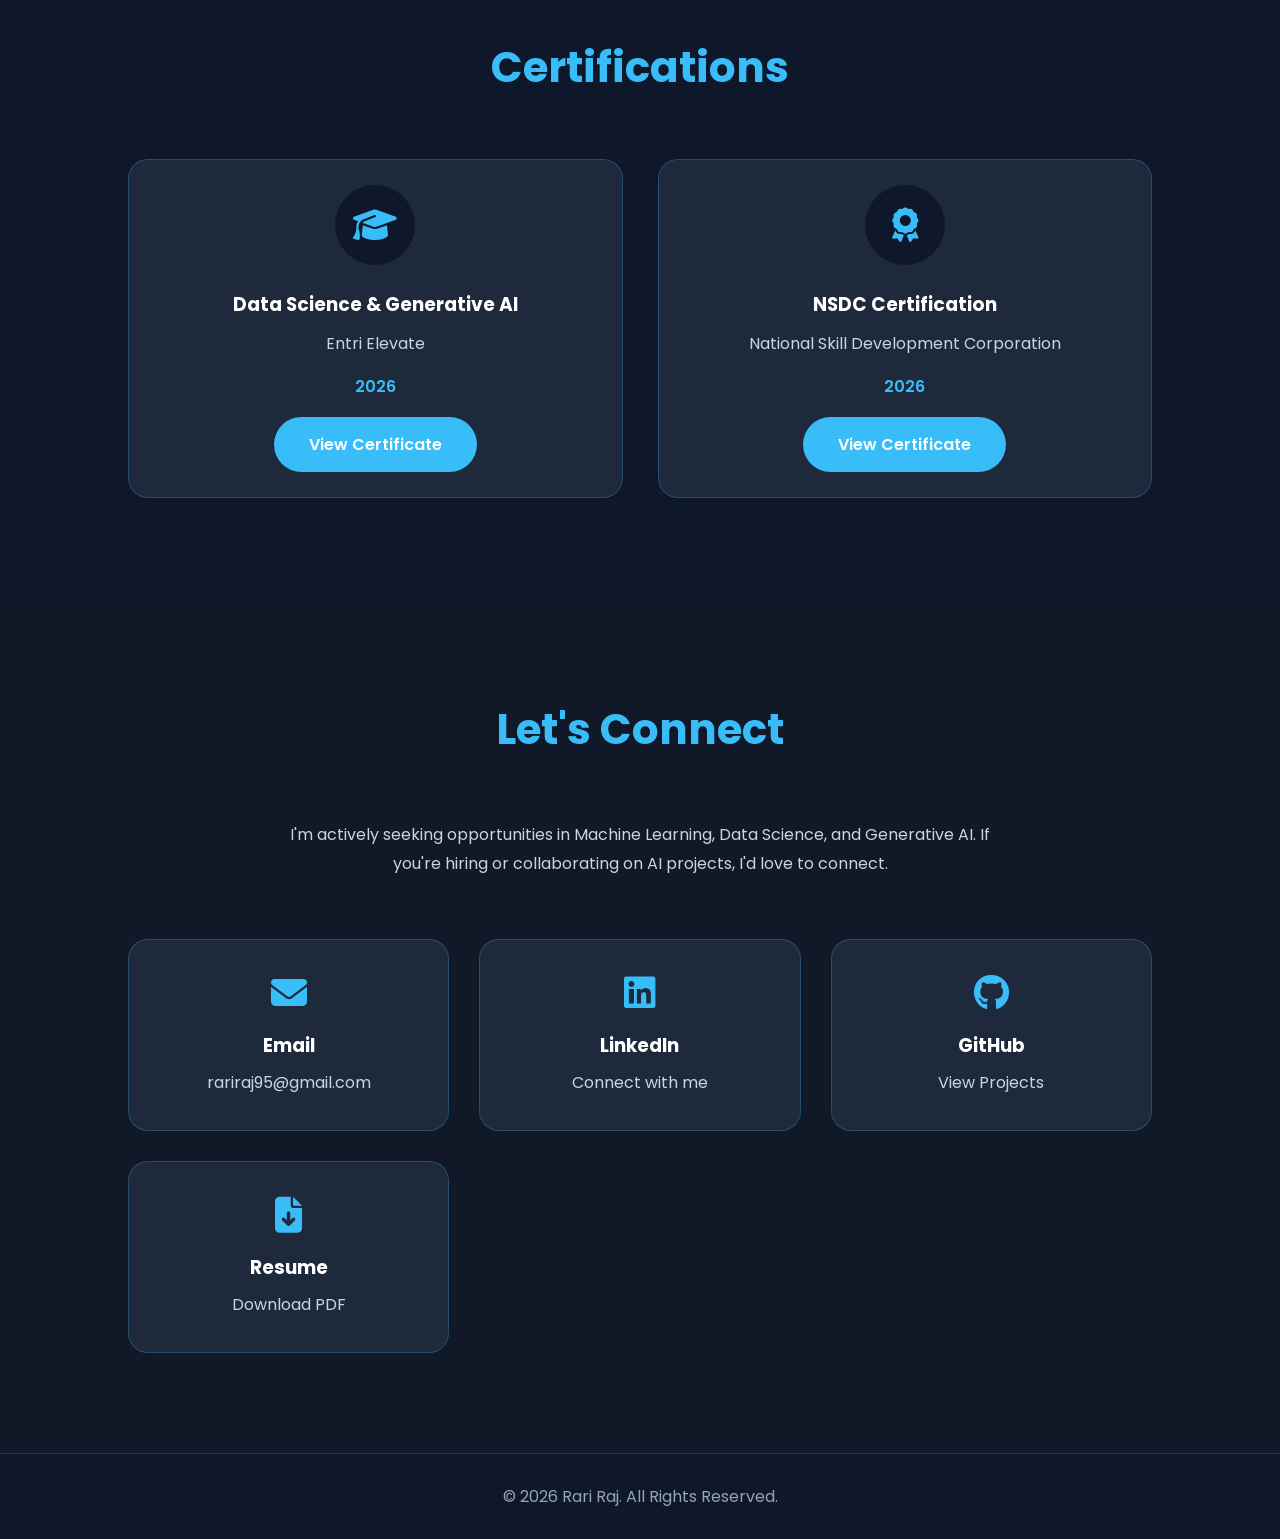
==== commit 922a7c9e: "Added WasteImageClassifier project" ====
--- a/index.html
+++ b/index.html
@@ -84,6 +84,8 @@
 
                 <span>Generative AI</span>
 
+                <span>RAG</span>
+
             </div>
 
             <p class="intro">
@@ -204,7 +206,6 @@
                 <span>SQL</span>
                 <span>HTML</span>
                 <span>CSS</span>
-                
             </div>
         </div>
 
@@ -215,8 +216,15 @@
                 <span>Regression</span>
                 <span>Classification</span>
                 <span>Scikit-Learn</span>
+                <span>SVM</span>
                 <span>Feature Engineering</span>
+                <span>HOG Features</span>
+                <span>Color Histograms</span>
+                <span>Hyperparameter Tuning</span>
                 <span>Model Evaluation</span>
+                <span>Precision &amp; Recall</span>
+                <span>Macro F1-Score</span>
+                <span>Confusion Matrix</span>
             </div>
         </div>
 
@@ -232,6 +240,12 @@
                 <span>LSTM</span>
                 <span>NLP</span>
                 <span>NLTK</span>
+                <span>Image Classification</span>
+                <span>Transfer Learning</span>
+                <span>MobileNetV2</span>
+                <span>Fine-Tuning</span>
+                <span>Data Augmentation</span>
+                <span>tf.data</span>
             </div>
         </div>
 
@@ -242,7 +256,6 @@
                 <span>Google Gemini API</span>
                 <span>LangChain</span>
                 <span>Prompt Engineering</span>
-                
             </div>
         </div>
 
@@ -253,11 +266,17 @@
                 <span>Pandas</span>
                 <span>NumPy</span>
                 <span>Matplotlib</span>
+                <span>Exploratory Data Analysis</span>
+                <span>Image Preprocessing</span>
+                <span>Pillow (PIL)</span>
+                <span>Scikit-Image</span>
+                <span>Duplicate Detection</span>
+                <span>Group-Aware Data Splitting</span>
             </div>
         </div>
 
         <div class="skill-card">
-            <h3>Tools</h3>
+            <h3>Tools &amp; Deployment</h3>
 
             <div class="skill-tags">
                 <span>Git</span>
@@ -265,6 +284,11 @@
                 <span>Streamlit</span>
                 <span>Jupyter</span>
                 <span>VS Code</span>
+                <span>FastAPI</span>
+                <span>REST APIs</span>
+                <span>Input Validation</span>
+                <span>Docker</span>
+                <span>Render</span>
             </div>
         </div>
 
@@ -286,7 +310,7 @@
         </div>
 
         <div class="achievement-card">
-            <h2>3</h2>
+            <h2>4</h2>
             <p>AI Projects</p>
         </div>
 
@@ -490,9 +514,100 @@
 
 </div>
 
+<div class="featured-container">
+
+    <div class="featured-image">
+
+        <img src="assets/projects/wasteImageClassifier.png"
+             alt="Waste Image Classifier application">
+
+    </div>
+
+    <div class="featured-content">
+
+        <h3>Waste Image Classifier</h3>
+
+        <p>
+            Built an end-to-end image classification application that identifies
+            six waste categories: cardboard, glass, metal, paper, plastic, and
+            trash. Compared SVM, CNN, and fine-tuned MobileNetV2 models,
+            achieving 84.35% test accuracy and 0.8252 macro F1.
+            Deployed a Dockerized FastAPI service with an image-upload
+            interface, input validation, and prediction confidence scores.
+        </p>
+
+        <div class="project-highlights">
+
+            <div class="highlight-box">
+                <i class="fas fa-recycle" aria-hidden="true"></i>
+                <h4>6 Classes</h4>
+                <p>Waste Categories</p>
+            </div>
+
+            <div class="highlight-box">
+                <i class="fas fa-bullseye" aria-hidden="true"></i>
+                <h4>84.35%</h4>
+                <p>Test Accuracy</p>
+            </div>
+
+            <div class="highlight-box">
+                <i class="fas fa-chart-bar" aria-hidden="true"></i>
+                <h4>0.8252</h4>
+                <p>Macro F1</p>
+            </div>
+
+            <div class="highlight-box">
+                <i class="fas fa-brain" aria-hidden="true"></i>
+                <h4>MobileNetV2</h4>
+                <p>Transfer Learning</p>
+            </div>
+
+            <div class="highlight-box">
+                <i class="fab fa-docker" aria-hidden="true"></i>
+                <h4>Docker</h4>
+                <p>Containerized API</p>
+            </div>
+
+        </div>
+
+        <div class="project-tech">
+
+            <span>Python |</span>
+            <span>TensorFlow |</span>
+            <span>Scikit-Learn |</span>
+            <span>FastAPI |</span>
+            <span>Docker |</span>
+            <span>Render</span>
+
+        </div>
+
+        <div class="project-buttons">
+
+            <a href="https://github.com/RariRaj/waste-image-classifier"
+               target="_blank"
+               rel="noopener noreferrer"
+               class="btn">
+                GitHub
+            </a>
+
+            <a href="https://waste-image-classifier-yiy6.onrender.com/"
+               target="_blank"
+               rel="noopener noreferrer"
+               class="btn">
+                Live Demo
+            </a>
+
+        </div>
+
+    </div>
+
+</div>
+
 </section>
 
 <!--==================== AI PROJECTS ====================-->
+
+
 
 <section id="ai-projects">
 
@@ -607,7 +722,7 @@
 
                 <div class="project-links">
 
-                    <a href="https://github.com/RariRaj/developer-pool/tree/master">GitHub</a>
+                    <a href="https://github.com/RariRaj/django_developers_hub">GitHub</a>
 
                 </div>
 
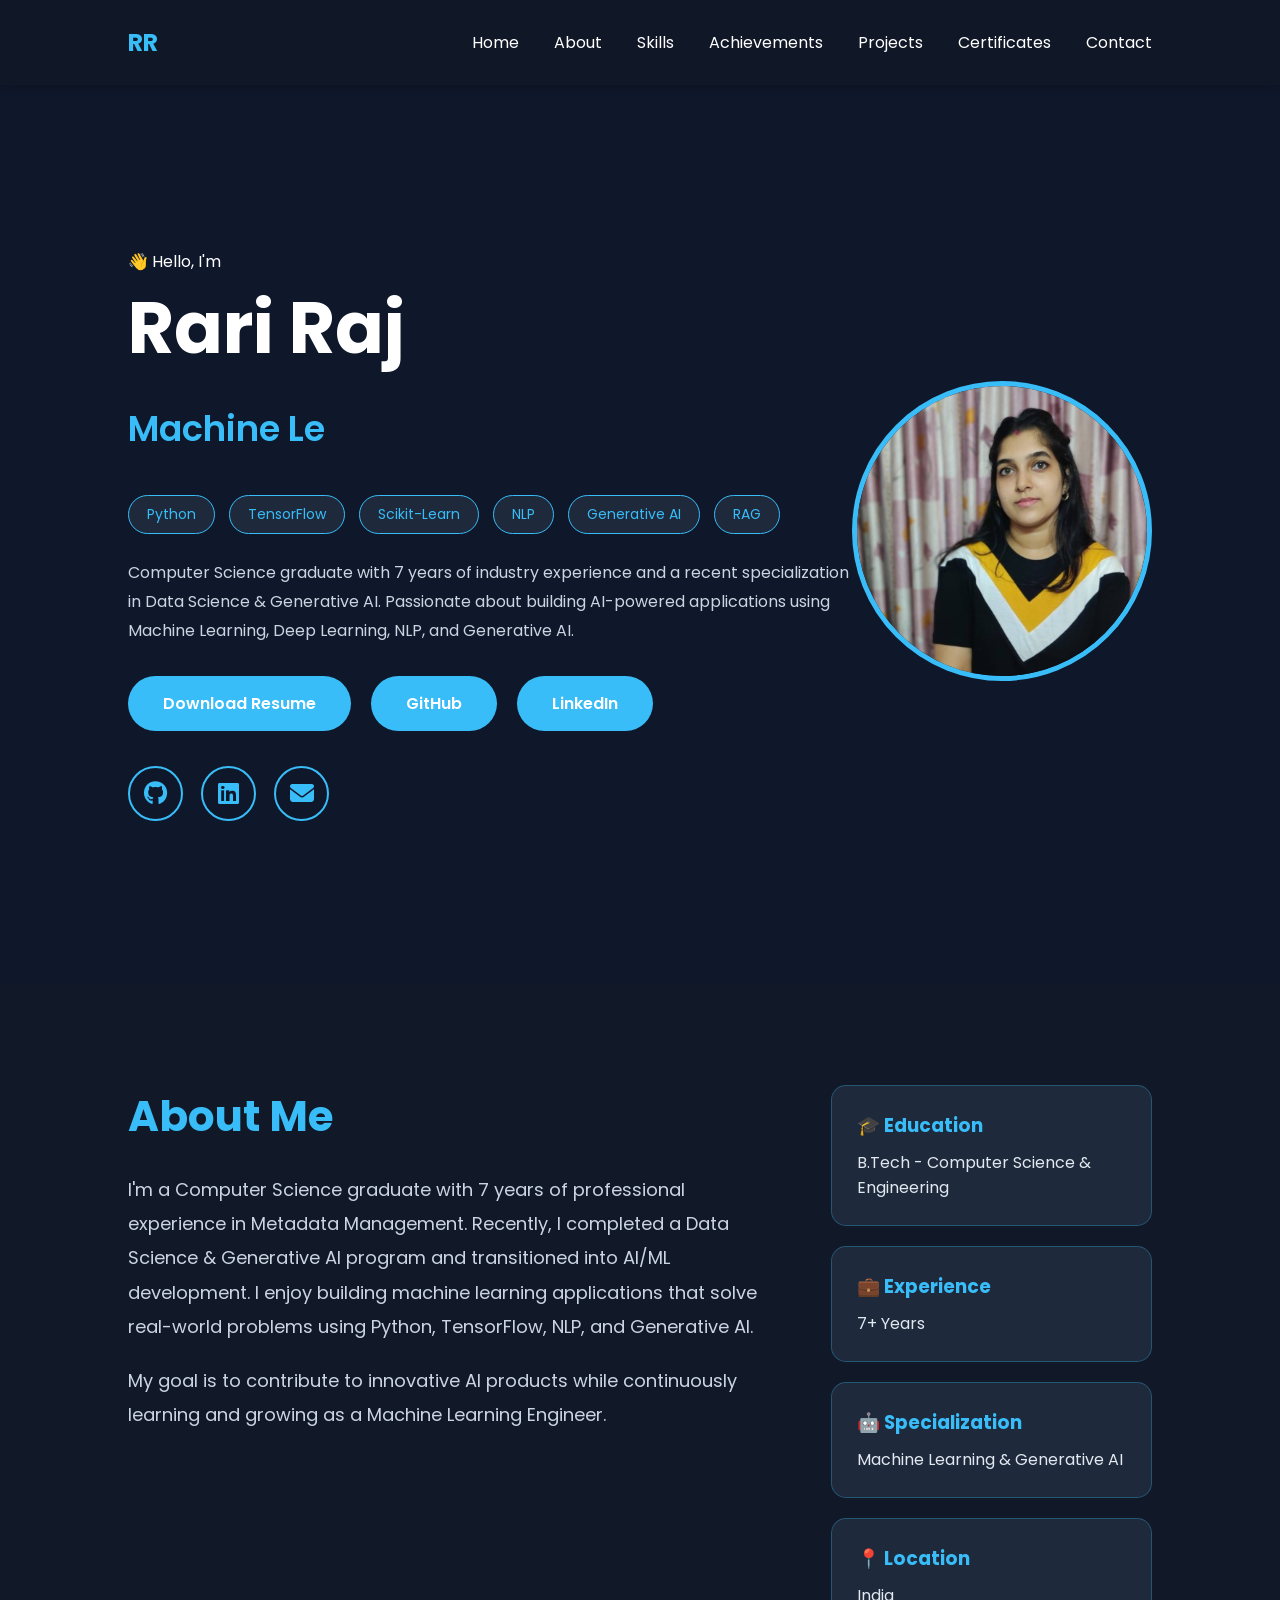
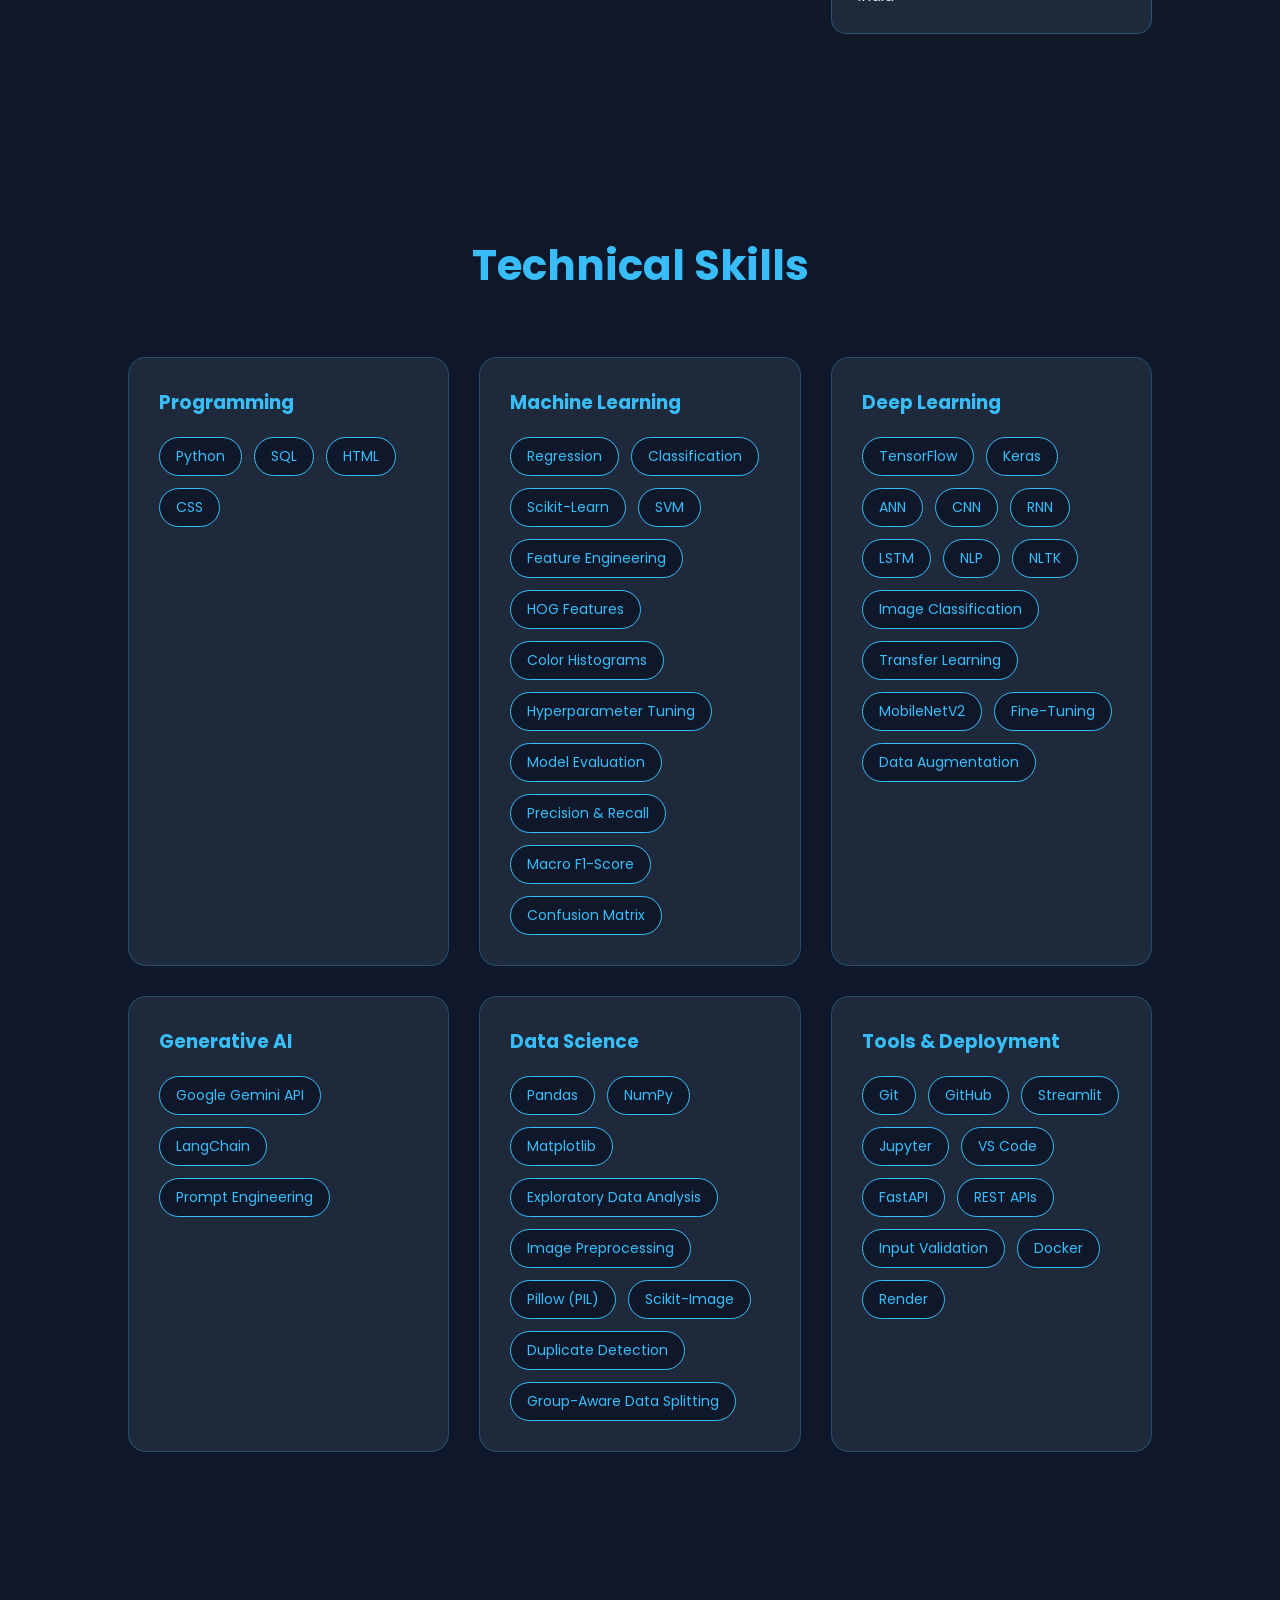
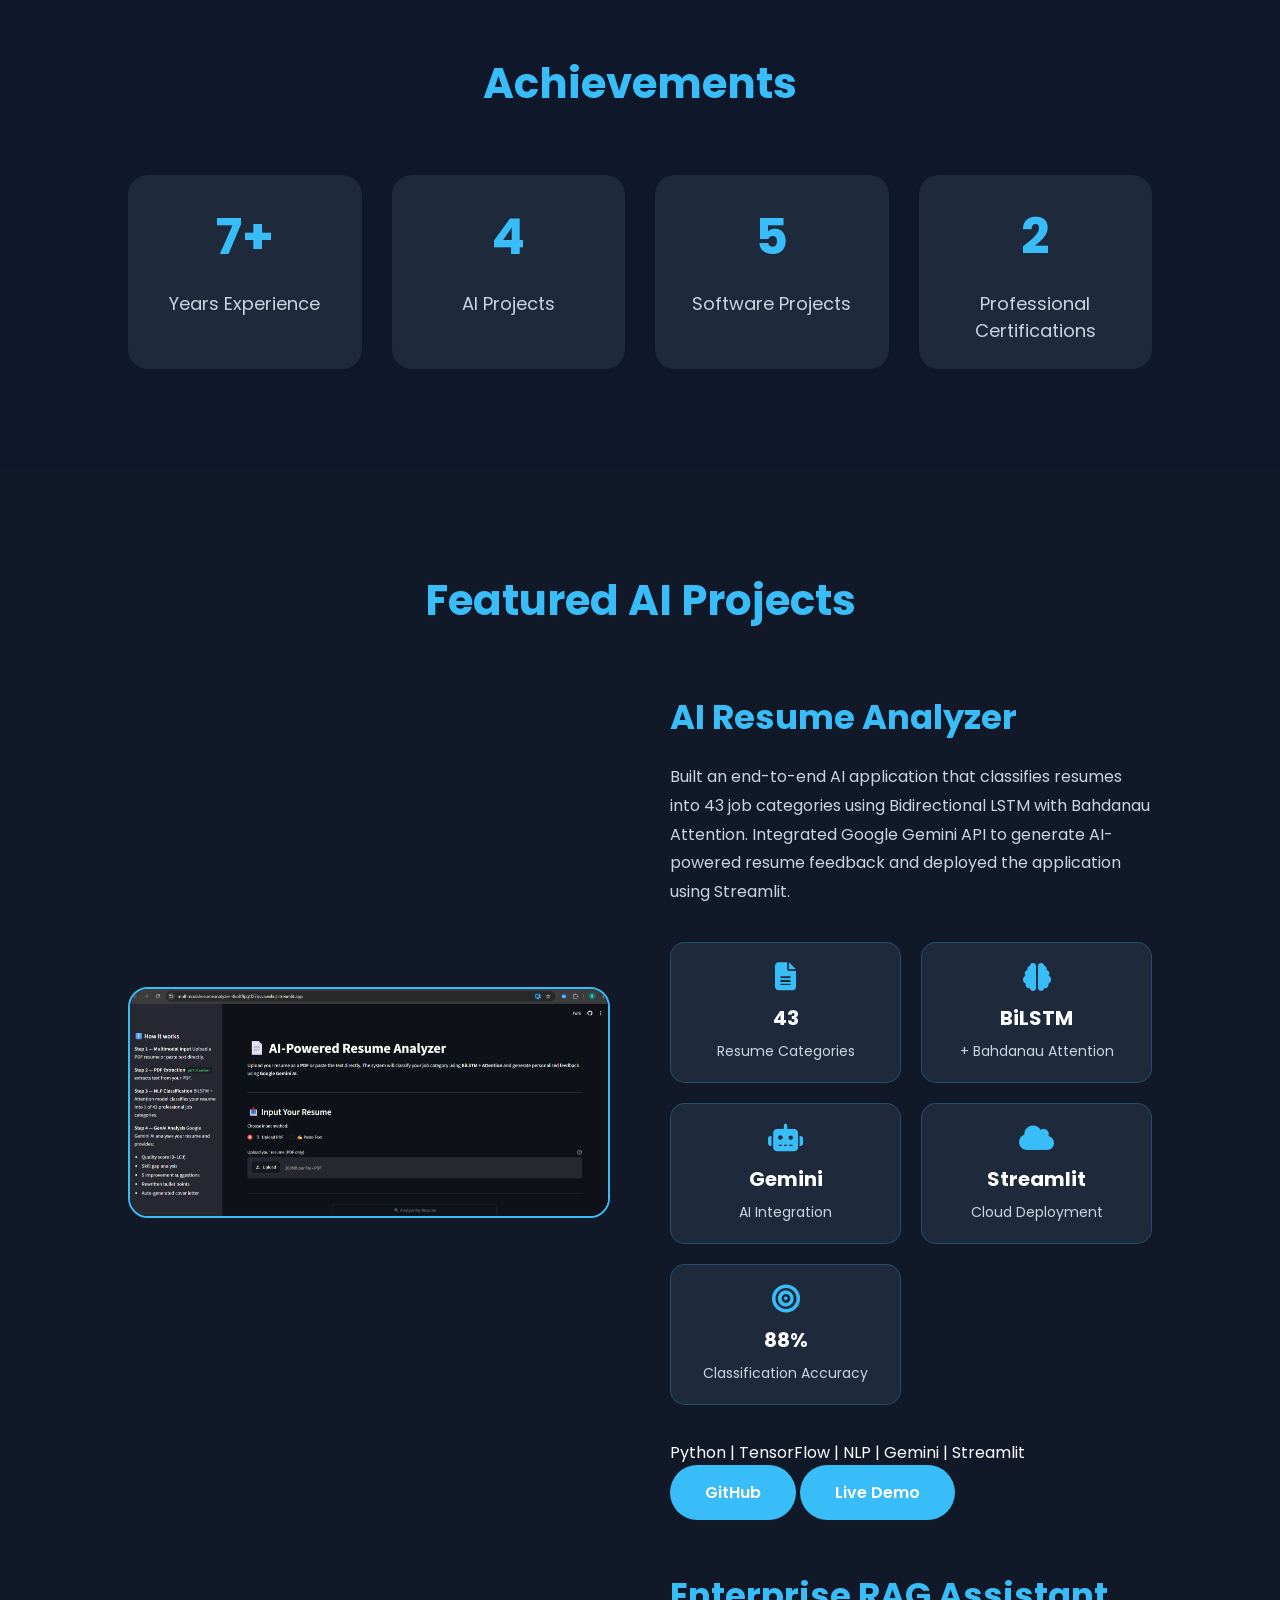
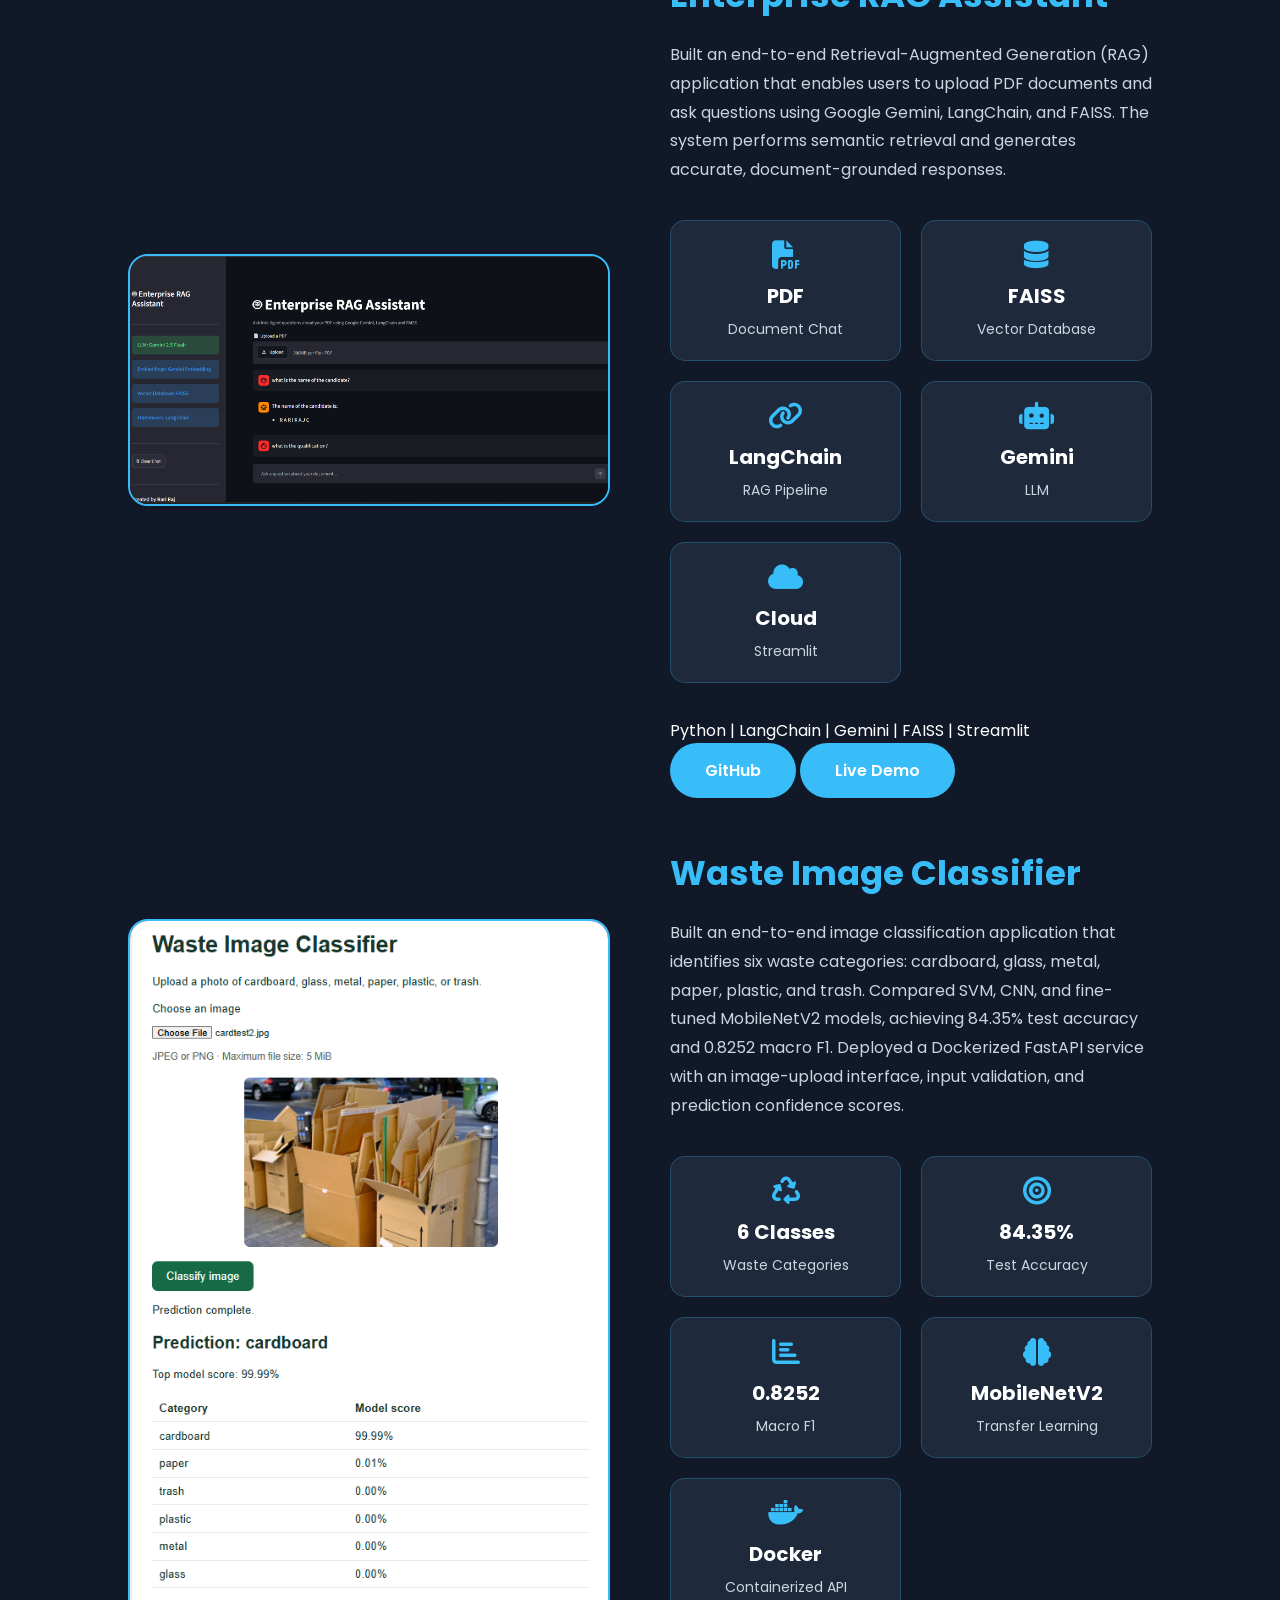
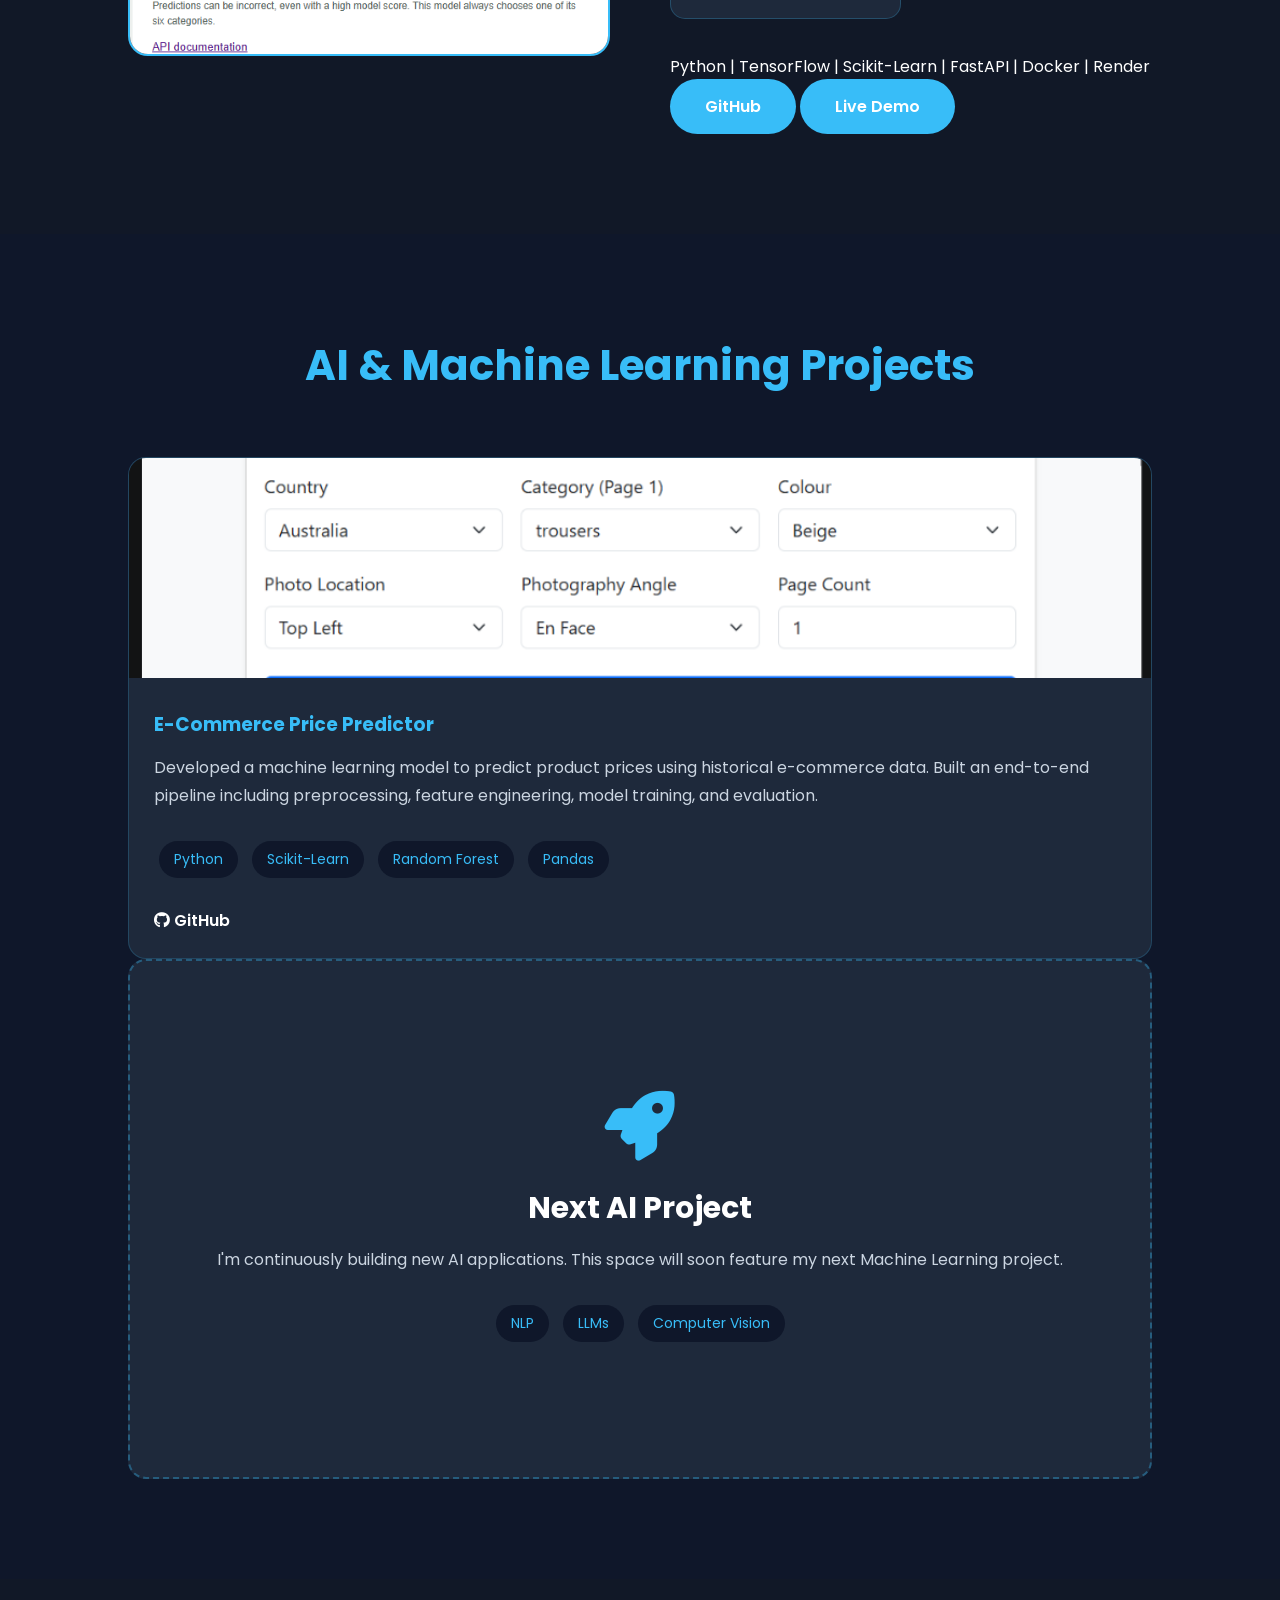
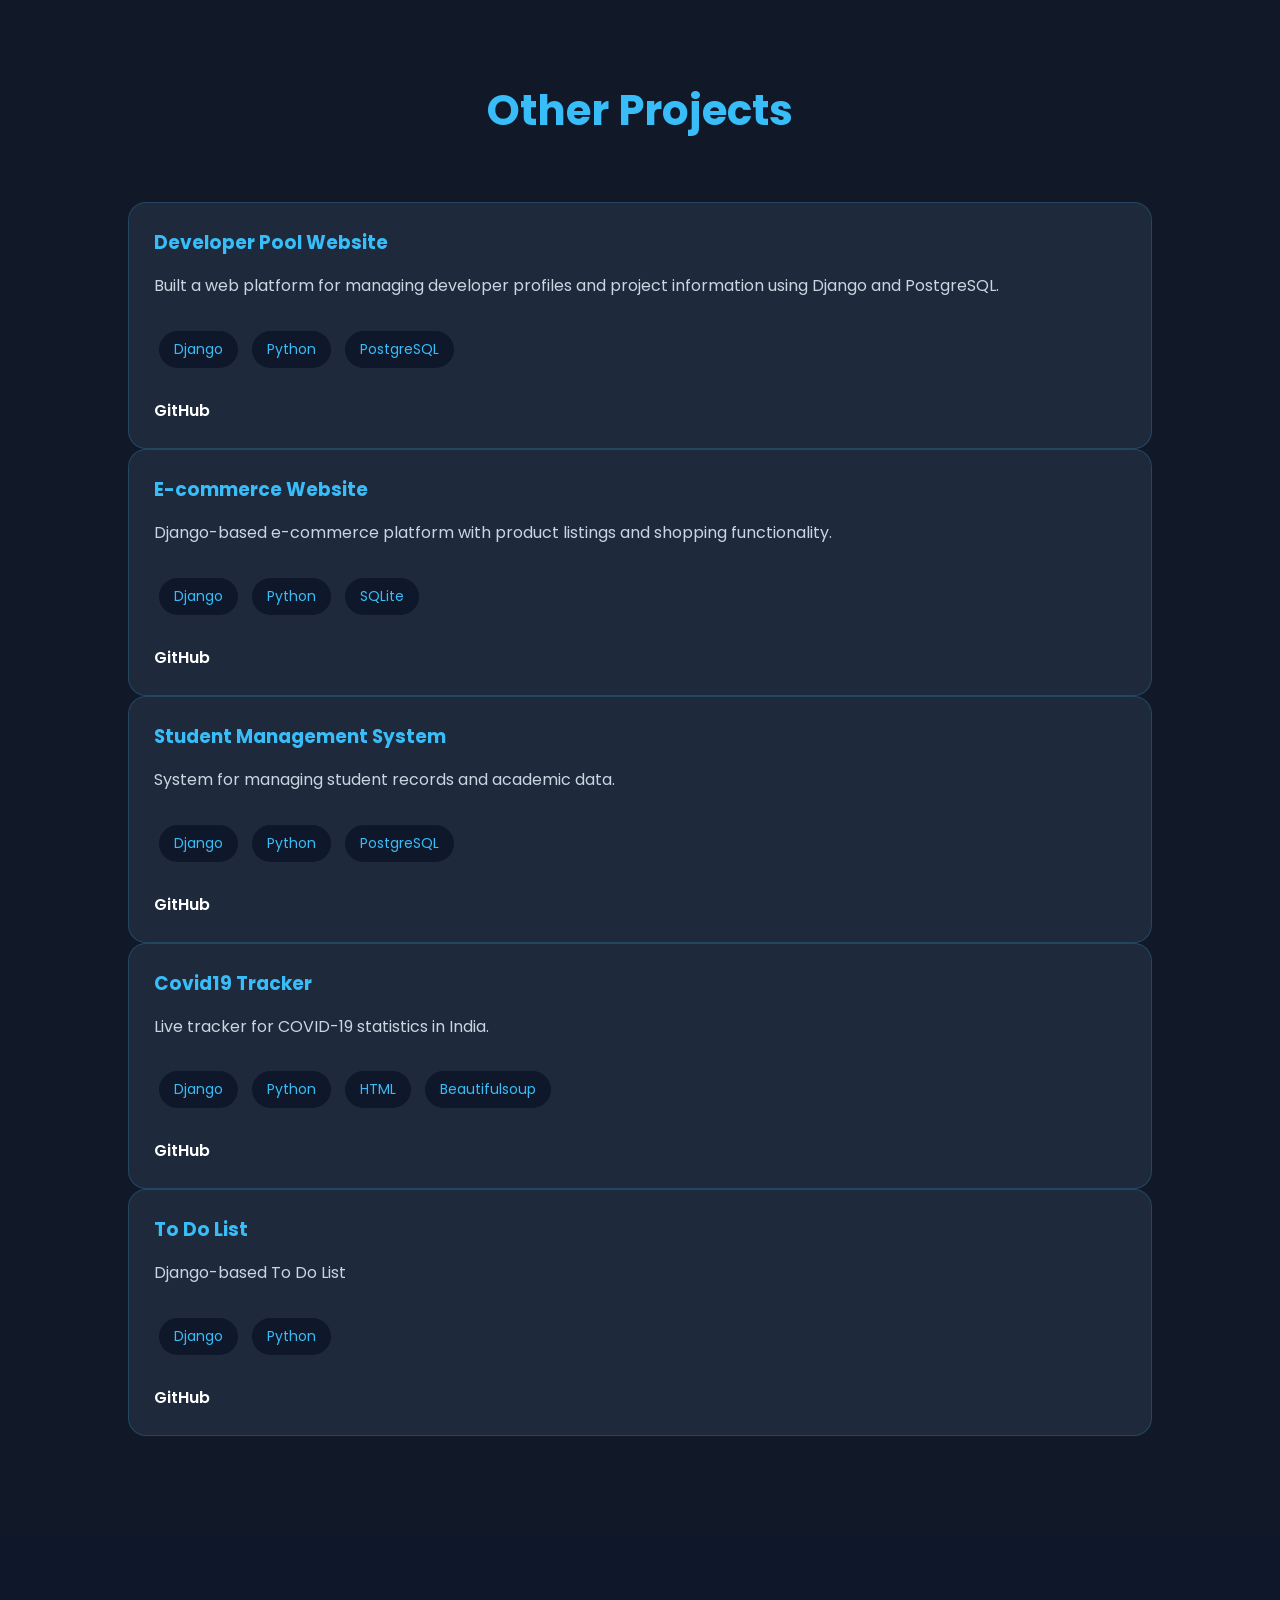
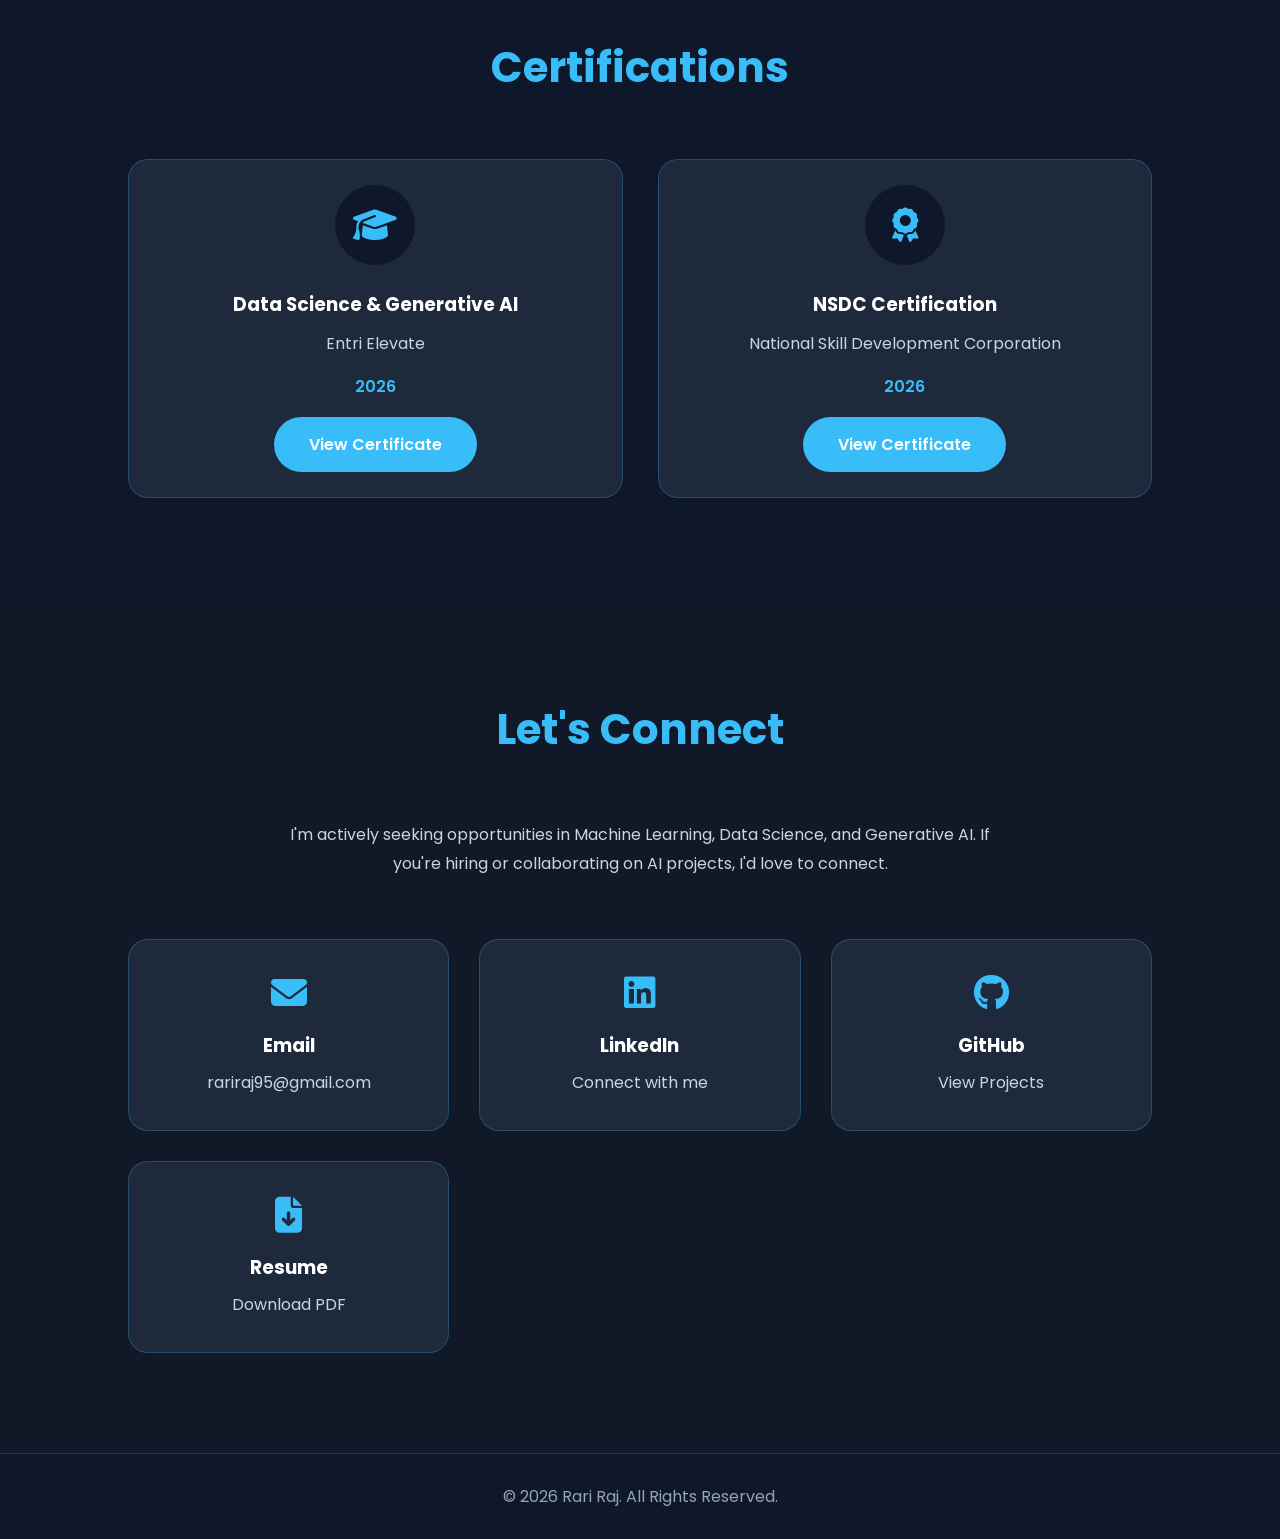
==== commit 3bf87dc8: "updated skills section" ====
--- a/index.html
+++ b/index.html
@@ -245,7 +245,7 @@
                 <span>MobileNetV2</span>
                 <span>Fine-Tuning</span>
                 <span>Data Augmentation</span>
-                <span>tf.data</span>
+                
             </div>
         </div>
 
